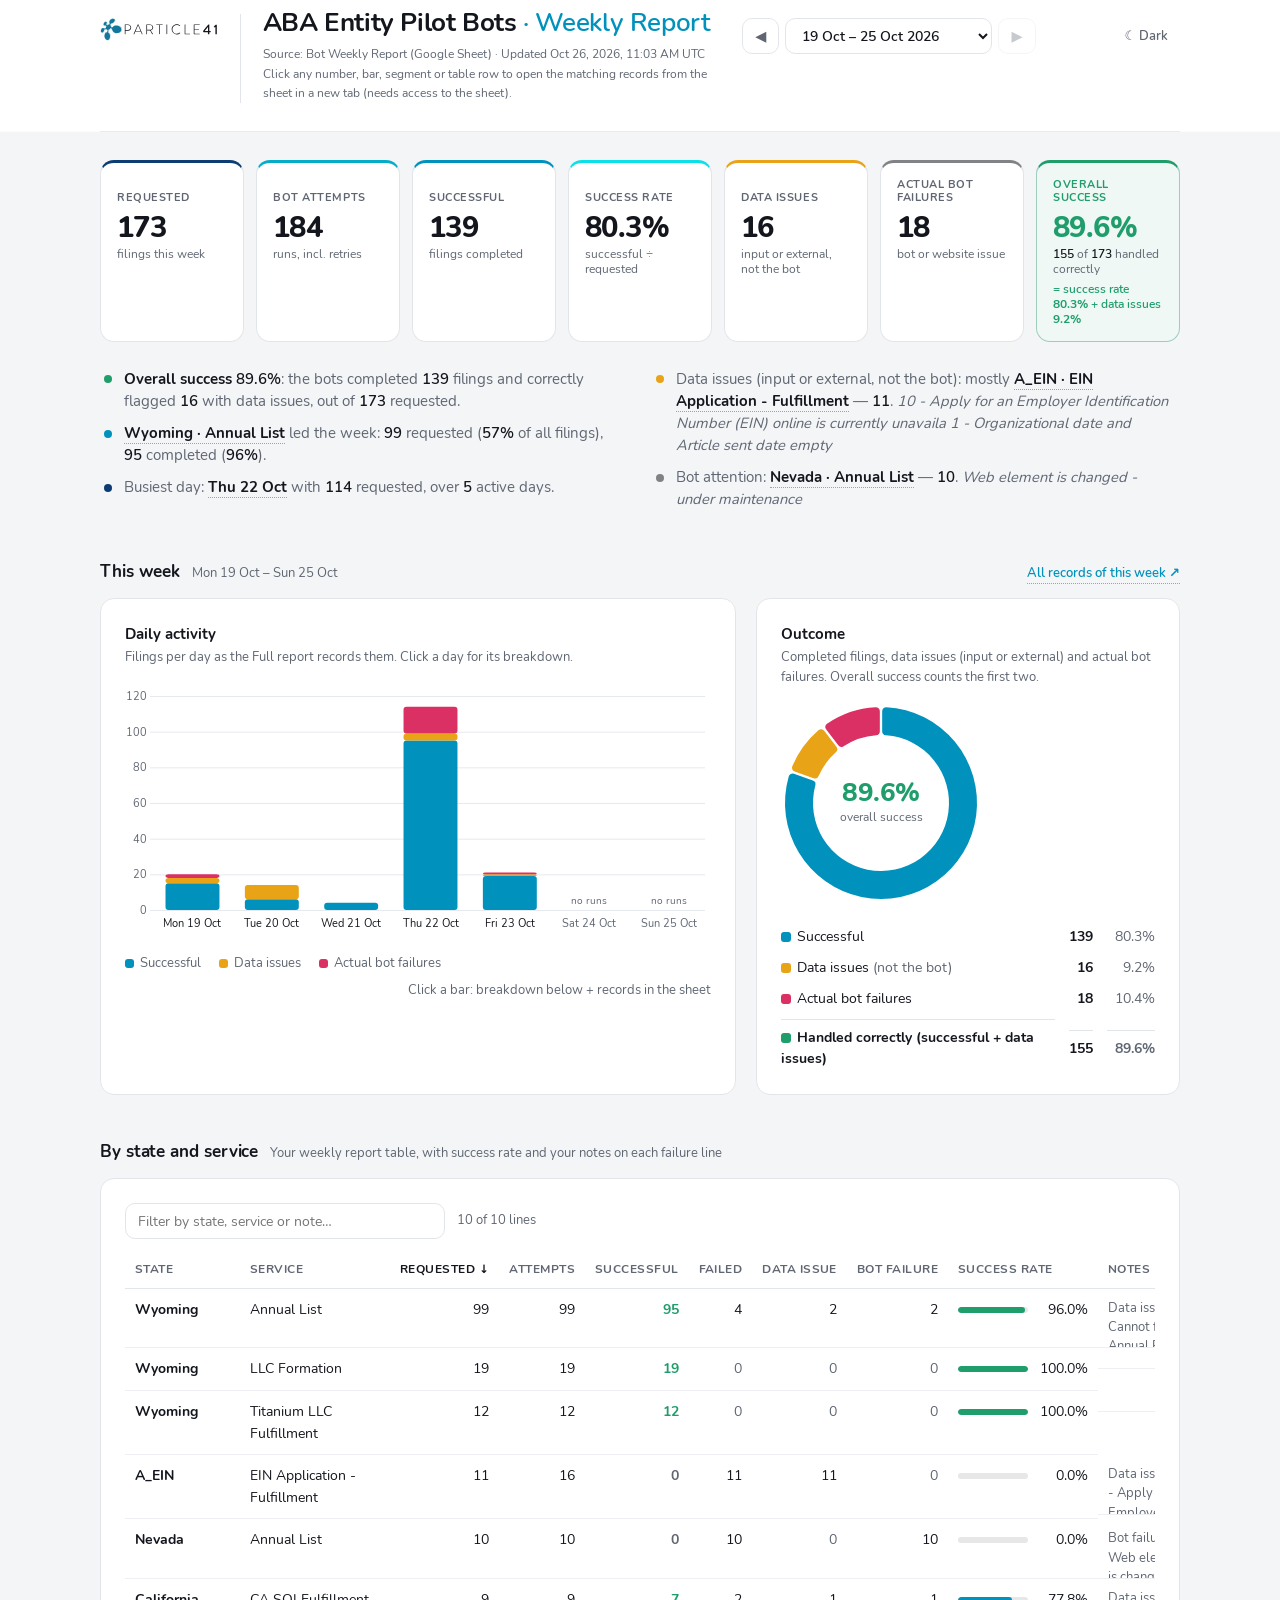
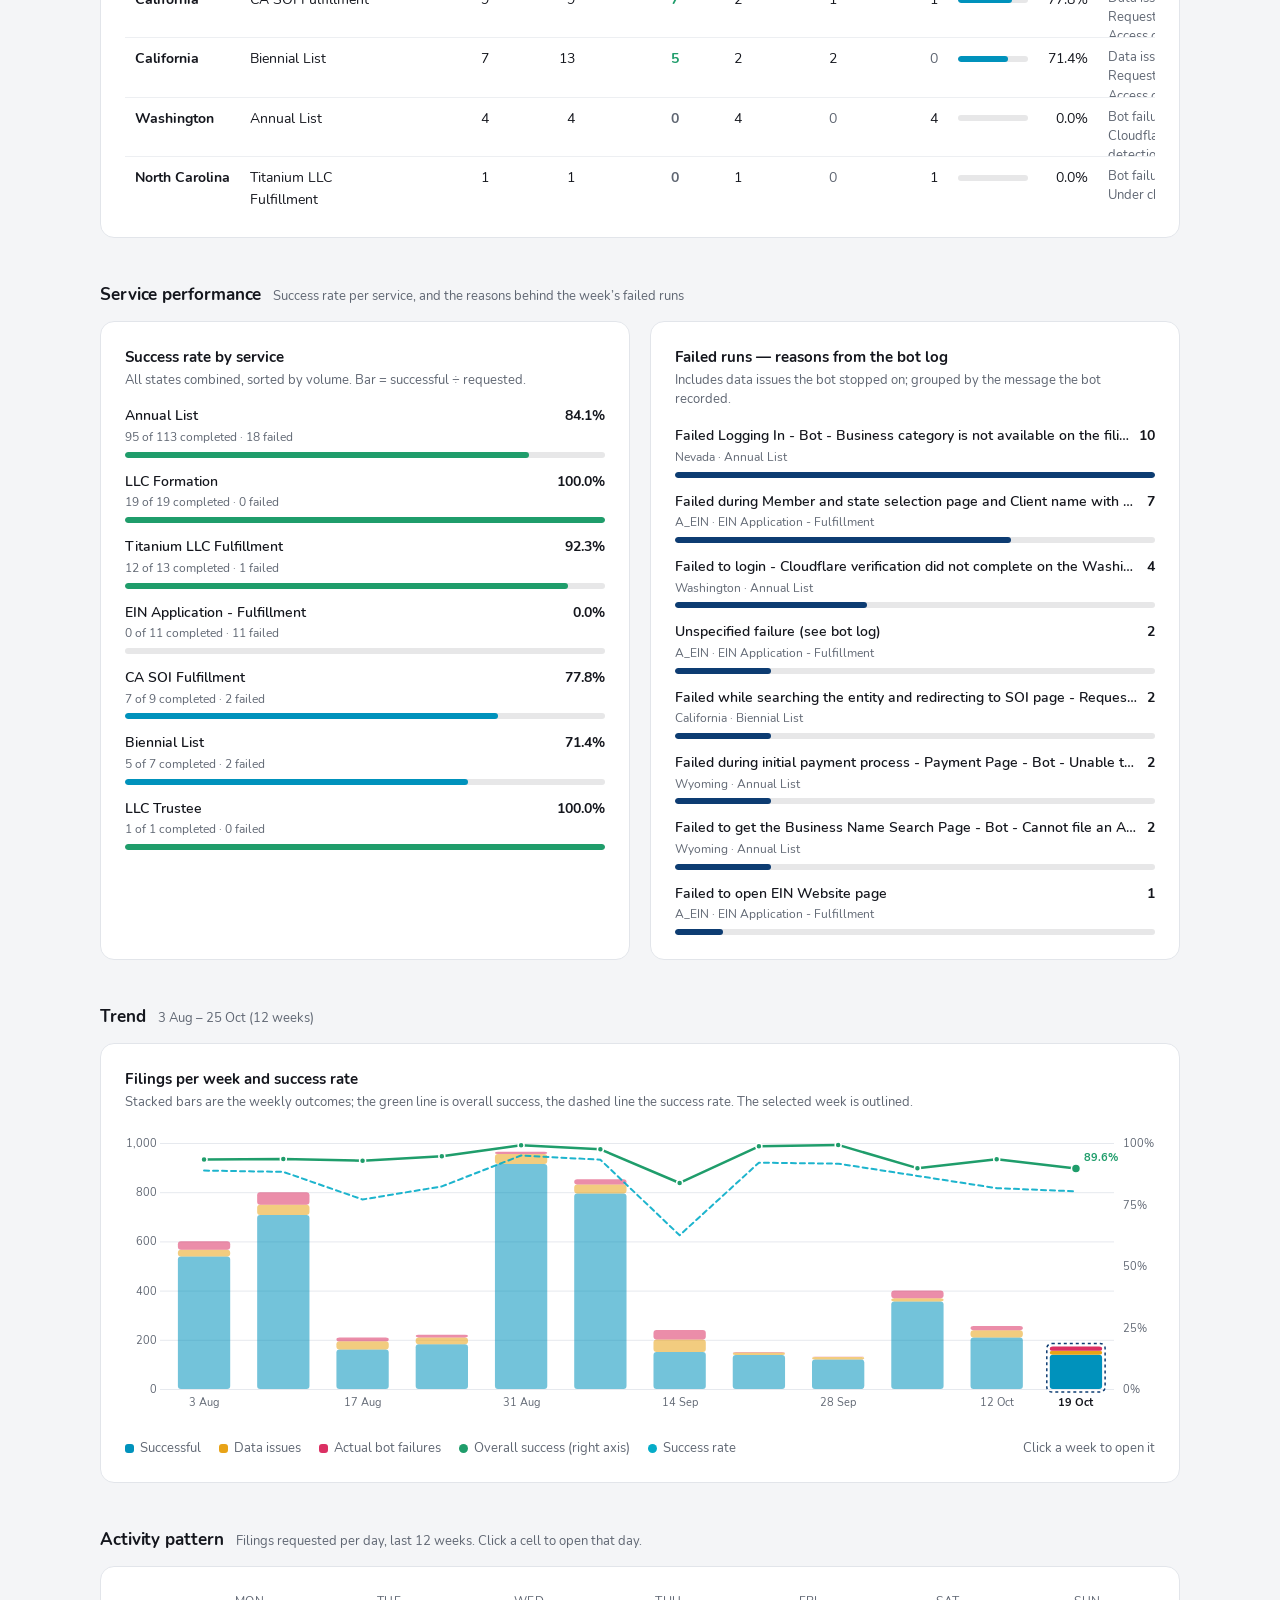
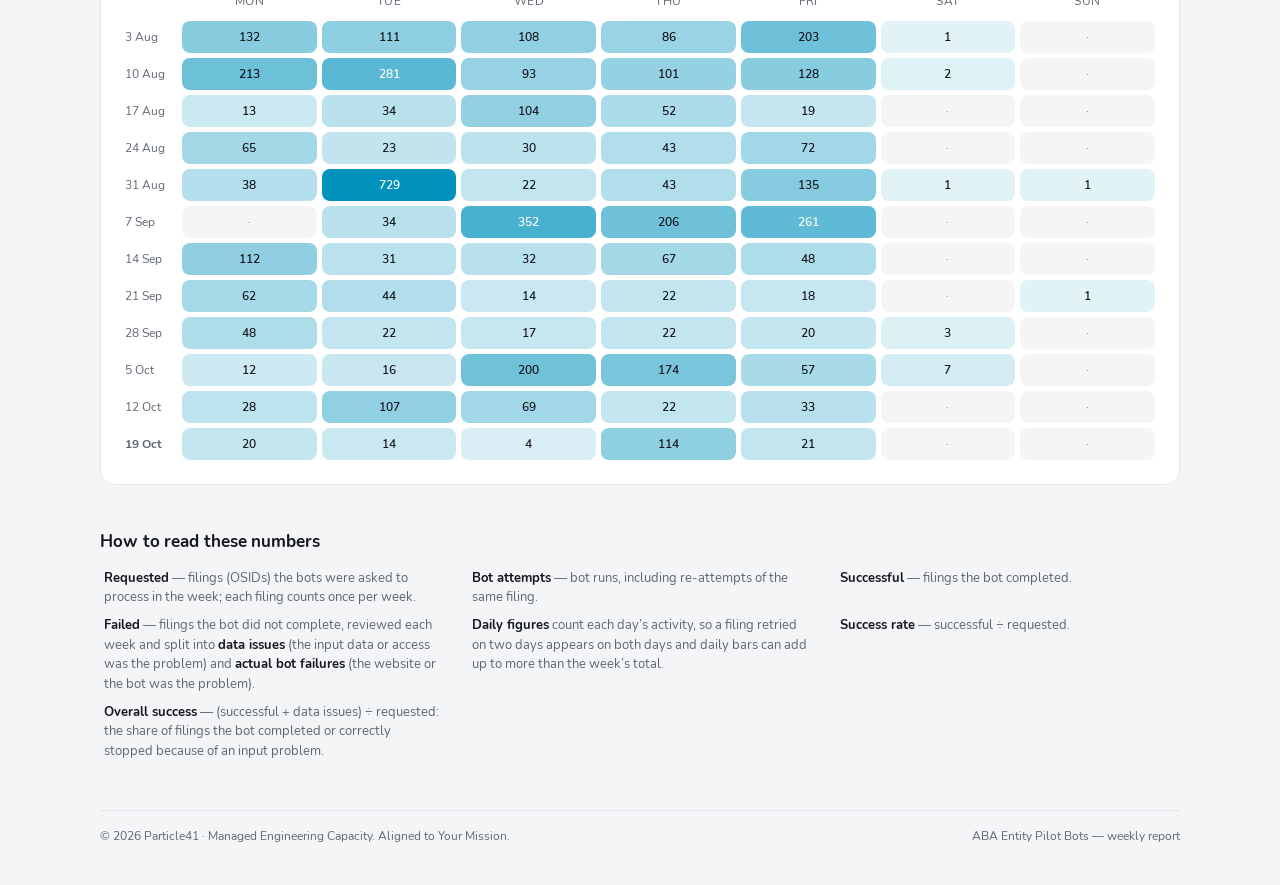
==== index.html @ 864cb240 "Overall success tile: show the formula" ====
<!doctype html>
<html lang="en" data-theme="light">
<head>
<meta charset="utf-8">
<meta name="viewport" content="width=device-width, initial-scale=1">
<title>ABA Entity Pilot Bots — Weekly Report</title>
<meta name="description" content="Weekly performance report for the ABA Entity Pilot Bots: filings requested, completed, failures and their reasons, by state and service.">
<meta name="robots" content="noindex, nofollow">
<link rel="icon" href="assets/favicon.svg" type="image/svg+xml">
<link rel="stylesheet" href="assets/fonts.css?v=33737d2f">
<link rel="stylesheet" href="assets/site.css?v=ea559eb0">
<script>(function(){try{var t=localStorage.getItem('aba-theme');if(t!=='light'&&t!=='dark')t=window.matchMedia&&window.matchMedia('(prefers-color-scheme: dark)').matches?'dark':'light';document.documentElement.setAttribute('data-theme',t);}catch(e){}})();</script>
</head>
<body>
<main class="page">
<div class="p41" id="top">
  <header class="hdr">
    <div class="hdr-left">
      <svg version="1.1" id="p41-logo" xmlns="http://www.w3.org/2000/svg" xmlns:xlink="http://www.w3.org/1999/xlink"
	 viewBox="0 0 1001.33 196" style="enable-background:new 0 0 1001.33 196;" xml:space="preserve" class="logo" role="img" aria-label="Particle41" width="118" height="23">
<style type="text/css">
	.p41-st0{clip-path:url(#p41-SVGID_2_);}
	.p41-st1{fill:currentColor;}
	.p41-st2{fill:#13779C;}
</style>
<g>
	<defs>
		<rect id="p41-SVGID_1_" width="1001.33" height="196"/>
	</defs>
	<clipPath id="p41-SVGID_2_">
		<use xlink:href="#p41-SVGID_1_"  style="overflow:visible;"/>
	</clipPath>
	<g class="p41-st0">
		<path class="p41-st1" d="M929.56,110.7c2.83,0,5.34-0.02,7.85,0c3.36,0.03,4.04,0.7,4.1,3.94c0.1,5.71-0.14,5.96-5.75,5.96
			c-1.91,0-3.83,0-6.18,0c0,3.04-0.01,5.88,0,8.73c0.01,2.1,0.02,4.2,0.05,6.3c0.02,1.95-0.99,2.91-2.89,2.94
			c-1.92,0.03-3.85,0-5.77,0.02c-2.2,0.02-3.15-1.06-3.13-3.25c0.05-3.94-0.09-7.88,0.05-11.81c0.08-2.09-0.64-2.69-2.68-2.67
			c-11.28,0.08-22.57,0.04-33.85,0.03c-4.3,0-4.56-0.5-4.83-4.85c-0.22-3.47,0.88-6.09,3.08-8.76
			c13.32-16.22,26.48-32.57,39.69-48.89c1.9-2.34,6.13-3.7,8.63-2.3c0.91,0.51,1.56,2.26,1.57,3.44c0.1,14.87,0.06,29.74,0.06,44.61
			C929.55,106.22,929.56,108.3,929.56,110.7z M918.33,77.07c-0.21-0.11-0.42-0.21-0.63-0.32c-9.02,11.03-18.03,22.06-27.09,33.13
			c0.54,0.35,0.68,0.51,0.81,0.52c8.39,0.04,16.77,0.11,25.16,0.01c0.58-0.01,1.61-1.23,1.64-1.93c0.18-3.57,0.1-7.16,0.1-10.75
			C918.33,90.84,918.33,83.95,918.33,77.07z"/>
		<path class="p41-st1" d="M431.49,105.56c2.96,5.27,5.77,10.29,8.59,15.31c2.7,4.8,5.43,9.58,8.12,14.38c1.48,2.64,1.04,3.23-2.02,3.43
			c-2.39,0.16-3.79-0.65-4.97-2.83c-4.87-9.09-10.01-18.03-14.89-27.12c-1.03-1.91-2.17-2.47-4.27-2.44
			c-7.6,0.14-15.21,0.06-23.28,0.06c0,1.21,0,2.3,0,3.39c0.01,8.66-0.02,17.31,0.07,25.97c0.02,2.19-0.93,2.93-2.99,2.96
			c-2.1,0.03-3.15-0.73-2.92-2.93c0.06-0.61,0.01-1.22,0.01-1.84c0.02-25.18,0.03-50.37,0.05-75.55c0-3.48,0.06-3.55,3.5-3.55
			c9.27-0.01,18.54-0.02,27.81,0c13.1,0.03,24.01,8.77,26.2,20.95c2.26,12.55-4.68,24.3-17.16,29.05
			C432.86,105,432.39,105.2,431.49,105.56z M398.95,101.04c9.14,0,17.99,0.38,26.79-0.11c7.66-0.43,13.59-4.45,17.07-11.42
			c6.8-13.63-2.86-28.58-18.73-28.98c-7.69-0.19-15.39-0.05-23.09-0.03c-0.66,0-1.32,0.18-2.04,0.28
			C398.95,74.22,398.95,87.48,398.95,101.04z"/>
		<path class="p41-st1" d="M357.62,138.63c-1.85,0.32-2.93-0.72-3.71-2.59c-2.57-6.12-5.33-12.17-7.91-18.29
			c-0.67-1.58-1.48-2.25-3.28-2.23c-13.64,0.08-27.29,0.09-40.93,0.02c-1.71-0.01-2.45,0.68-3.08,2.14
			c-2.6,6.11-5.28,12.19-7.97,18.27c-1.09,2.47-3.57,3.58-5.92,2.5c-0.44-0.2-0.73-1.61-0.5-2.23c1.01-2.7,2.24-5.31,3.41-7.95
			c10.67-24.05,21.34-48.1,32.02-72.15c0.14-0.32,0.2-0.72,0.43-0.95c0.75-0.74,1.54-1.97,2.34-1.98c0.77-0.01,1.88,1.11,2.28,1.98
			c3.5,7.72,6.88,15.5,10.3,23.26c8.02,18.24,16.04,36.49,24.06,54.73c0.32,0.72,0.64,1.44,0.94,2.17
			C361.3,138.25,361.03,138.65,357.62,138.63z M342.68,110.31c-6.72-15.9-13.28-31.43-20.15-47.7
			c-7.01,16.36-13.67,31.89-20.44,47.7C315.68,110.31,328.91,110.31,342.68,110.31z"/>
		<path class="p41-st1" d="M803.07,60.16c0,10.98,0,21.61,0,32.58c1.17,0,2.18,0,3.2,0c10.93,0,21.87,0.01,32.8,0
			c1.43,0,2.85-0.1,3.25,1.81c0.51,2.43-0.39,3.64-2.95,3.65c-9.71,0.03-19.42,0.02-29.13,0.02c-2.34,0-4.68,0-7.32,0
			c0,1.83,0,3.29,0,4.76c0,9.1,0.07,18.19-0.05,27.29c-0.03,2.27,0.56,3,2.92,2.98c13.03-0.11,26.06-0.04,39.1-0.05
			c1.68,0,3.19,0.07,3.31,2.34c0.11,2.06-0.59,3.09-2.81,3.08c-15.22-0.04-30.44-0.05-45.66,0.02c-2.71,0.01-2.87-1.55-2.87-3.58
			c0.03-15.66,0.02-31.31,0.02-46.97c0-10.06,0.05-20.12-0.02-30.18c-0.02-2.37,0.84-3.22,3.24-3.2
			c14.96,0.08,29.91,0.06,44.87,0.03c1.89,0,3.24,0.25,3.24,2.64c0,2.27-1.11,2.8-3.11,2.79c-9.97-0.05-19.94-0.02-29.91-0.02
			C811.26,60.16,807.33,60.16,803.07,60.16z"/>
		<path class="p41-st1" d="M215.06,109.12c0,6.64,0,13.01,0,19.38c0,2.45-0.07,4.9,0.02,7.35c0.08,2.31-1.2,2.76-3.15,2.78
			c-2.01,0.02-2.81-0.81-2.8-2.83c0.04-12.42,0.01-24.84,0.01-37.27c0-13.38,0-26.77,0.01-40.15c0-3.54,0.12-3.65,3.74-3.65
			c7.79-0.01,15.57-0.01,23.36,0c14.98,0.02,26.9,11.4,27.38,26.14c0.48,14.66-10.75,27.08-25.62,27.93
			c-6.8,0.39-13.64,0.11-20.46,0.15C216.85,108.96,216.16,109.05,215.06,109.12z M215.21,102.87c1.06,0.06,2,0.16,2.94,0.16
			c5.86,0.01,11.72,0.02,17.58,0c12.25-0.04,21.87-9.44,21.92-21.4c0.05-11.7-9.35-20.82-21.68-20.96
			c-6.21-0.07-12.42-0.02-18.63-0.01c-0.67,0-1.34,0.13-2.13,0.21C215.21,74.9,215.21,88.76,215.21,102.87z"/>
		<path class="p41-st1" d="M981.38,75.81c-3.14,1.48-5.72,2.74-8.34,3.92c-2.6,1.17-3.36,0.82-4.31-1.8c-1.6-4.46-1.61-4.47,1.85-7.62
			c4.33-3.94,8.66-7.87,13.01-11.8c1.47-1.32,6.72-2.09,8.38-1.11c0.59,0.35,1.07,1.13,1.3,1.81c0.24,0.72,0.13,1.55,0.13,2.34
			c0.01,24.21,0.01,48.42,0.01,72.63c0,3.98-0.44,4.41-4.33,4.43c-8.47,0.04-7.7,0.52-7.7-7.56c0-17.22,0-34.44,0-51.65
			C981.38,78.37,981.38,77.34,981.38,75.81z"/>
		<path class="p41-st1" d="M654.92,53.56c7.99-0.08,17.09,3.19,24.94,9.89c2.45,2.09,2.25,4.29-0.69,5.6c-0.7,0.31-2.14-0.28-2.87-0.89
			c-6.41-5.32-13.72-8.33-22.02-8.88c-20.47-1.37-38.49,15.07-39.19,35.71c-0.85,24.97,21.33,43.63,45.25,38.09
			c6.03-1.4,11.18-4.48,15.9-8.32c1.78-1.45,2.93-1.22,4.42,0.35c1.47,1.54,1.24,2.6-0.22,3.92c-7.74,6.99-16.86,10.4-27.2,10.82
			c-21.67,0.87-40.99-15.2-44.04-36.67C605.39,76.5,625.6,53.4,654.92,53.56z"/>
		<path class="p41-st1" d="M501.79,60.12c-7.4,0-14.3-0.06-21.19,0.04c-2.24,0.03-3.2-0.69-3.11-3.01c0.08-2.11,1.3-2.35,2.97-2.35
			c6.64,0,13.29-0.05,19.93-0.06c9.53-0.01,19.06,0.03,28.59-0.03c2.04-0.01,3.33,0.31,3.29,2.83c-0.04,2.39-1.29,2.67-3.2,2.66
			c-6.99-0.05-13.97-0.02-21.42-0.02c0,1.26,0,2.35,0,3.44c0.01,23.87,0,47.73,0.05,71.6c0,2.17-0.36,3.47-2.95,3.49
			c-2.85,0.02-3-1.65-2.99-3.77c0.03-23.69,0.03-47.38,0.04-71.07C501.79,62.74,501.79,61.63,501.79,60.12z"/>
		<path class="p41-st1" d="M725.4,133.18c1.58,0,2.71,0,3.83,0c11.01,0,22.03,0.04,33.04-0.01c2.07-0.01,2.72,0.84,2.71,2.84
			c-0.01,1.94-0.77,2.64-2.65,2.63c-13.37-0.03-26.75-0.03-40.12,0.01c-2.05,0.01-2.72-0.89-2.72-2.88
			c0.04-26.05,0.05-52.1,0.01-78.15c0-2.17,0.83-2.89,2.95-2.92c2.37-0.04,2.97,0.99,2.97,3.17c-0.05,23.95-0.02,47.9-0.02,71.85
			C725.4,130.75,725.4,131.77,725.4,133.18z"/>
		<path class="p41-st1" d="M564.59,96.7c0-12.84-0.01-25.69,0-38.53c0-3.18,0.55-3.6,3.69-3.45c1.66,0.08,2.36,0.82,2.34,2.44
			c-0.02,2.8,0,5.59,0.01,8.39c0.01,23.24-0.01,46.47,0.07,69.71c0.01,2.42-0.76,3.56-3.26,3.57c-2.59,0.01-2.93-1.48-2.92-3.59
			c0.05-12.84,0.02-25.69,0.02-38.53C564.56,96.7,564.57,96.7,564.59,96.7z"/>
	</g>
	<g class="p41-st0">
		<path class="p41-st2" d="M95.91,76.69c2.76,0.07,5.52,0.18,8.28,0.18c0.4,0,0.89-0.45,1.2-0.81c7.85-8.91,17.88-13.37,29.55-14.41
			c13.63-1.22,25.94,2.19,36.58,10.94c6.67,5.48,11.15,12.46,12.54,21.04c1.64,10.08-1.47,18.88-8.42,26.24
			c-6.96,7.35-15.72,11.3-25.67,12.63c-14.39,1.92-27.5-1.24-38.88-10.46c-6.69-5.43-11.15-12.36-12.63-20.97
			c-0.37-2.16-0.42-4.39-0.4-6.59c0.01-1.04-0.3-1.51-1.21-1.79c-1.63-0.49-3.26-0.98-4.88-1.51c-0.99-0.33-1.63-0.05-2.23,0.82
			c-3.75,5.38-8.63,9.37-14.83,11.62c-1.21,0.44-1.43,1.29-1.5,2.33c-0.29,4.29-0.28,8.62-0.94,12.84
			c-0.54,3.53,0.56,5.62,3.28,7.92c6.95,5.87,10.44,13.88,11.89,22.69c1.46,8.9,0.71,17.65-3.33,25.89
			c-3.36,6.86-8.28,12.17-15.77,14.4c-8.56,2.55-16.11,0.16-22.63-5.65c-6.43-5.73-9.92-13.14-11.6-21.45
			c-1.92-9.5-1.1-18.75,3.19-27.51c3.78-7.73,9.64-13.03,18.27-14.93c0.56-0.12,1.26-0.84,1.4-1.4c1.04-4.22,1.93-8.48,2.94-12.71
			c0.24-1.02-0.01-1.49-1-1.82c-3.26-1.07-5.92-3.05-8.26-5.53c-0.38-0.4-1.37-0.64-1.9-0.44c-3.49,1.3-6.91,2.8-10.4,4.09
			c-1.23,0.46-1.38,1.4-1.54,2.36c-0.83,5.08-2.77,9.7-5.72,13.89c-2.51,3.56-5.56,6.55-9.68,8.26c-7.24,3-14.37-0.08-17.1-7.41
			c-2.17-5.82-1.82-11.67-0.04-17.47c2.13-6.96,5.76-12.91,12.09-16.88c5.82-3.65,12.32-3.35,16.89,1.67
			c0.41,0.45,1.34,0.74,1.95,0.64c3.05-0.51,6.07-1.13,9.08-1.83c0.52-0.12,1.21-0.76,1.3-1.25c0.43-2.54,0.48-5.16,1.08-7.65
			c0.59-2.49,1.67-4.87,2.63-7.57c-1.45-1.1-3-2.39-4.68-3.48c-0.43-0.28-1.3-0.05-1.9,0.16c-2.83,0.96-5.64,1.78-8.69,1.12
			c-4.72-1.01-7.88-4.41-8.52-9.2c-0.86-6.42,1.48-11.93,5.02-17.01c3.39-4.87,7.72-8.73,13.41-10.74
			c4.14-1.46,8.29-1.71,12.12,1.05c2.51,1.81,3.79,4.35,4.19,7.35c0.64,4.83-0.48,9.35-2.9,13.46c-1.08,1.84-0.99,3.05,0.48,4.4
			c0.55,0.5,0.99,1.12,1.54,1.76c0.58-0.31,1.1-0.52,1.55-0.84c3.89-2.71,8.26-4.06,12.92-4.46c1.27-0.11,1.79-0.61,2.06-1.73
			c0.37-1.53,0.87-3.03,1.18-4.58c0.12-0.62,0.09-1.47-0.25-1.95c-3.91-5.62-3.64-11.53-1.08-17.45
			c3.99-9.22,11.17-15.3,20.03-19.57c4.48-2.16,9.25-3.26,14.21-3.68c7.94-0.67,15.76,3.82,18.07,10.5
			c1.66,4.83,0.93,9.54-1.2,13.98c-5.16,10.78-13.92,17.43-25.09,21.09c-1.9,0.62-3.93,0.88-5.91,1.24
			c-1.18,0.21-2.08,0.61-2.66,1.8c-0.83,1.7-1.9,3.28-2.74,4.98c-0.25,0.5-0.31,1.45,0,1.81c3.99,4.74,5.39,10.24,5.11,16.3
			C95.72,75.73,95.82,76.04,95.91,76.69z M94.62,77.7c-0.08-0.38-0.16-0.57-0.14-0.75c0.69-6.65-0.72-12.65-5.32-17.74
			c-0.28-0.31-0.23-1.21,0.01-1.66c1.21-2.29,2.47-4.56,3.84-6.75c0.35-0.56,1.15-1.1,1.79-1.17c6.82-0.74,12.97-3.23,18.51-7.17
			c6.48-4.61,11.7-10.28,13.89-18.16c1.55-5.59,0.85-10.81-3.59-15.01c-3.42-3.23-7.73-4.17-12.22-4.33
			c-5.22-0.19-10.15,1.24-14.8,3.45c-8.78,4.15-15.82,10.19-19.73,19.31c-1.96,4.57-2.76,9.49-0.05,13.87
			c1.8,2.91,1.81,5.38,0.74,8.26c-0.24,0.64-0.4,1.33-0.5,2.02c-0.22,1.5-1,2.04-2.56,2.05c-4.2,0.02-8.06,1.34-11.64,3.51
			c-1.17,0.71-2.32,1.45-3.53,2.21c-1.54-1.89-2.97-3.65-4.41-5.42c0.54-0.94,1.04-1.74,1.48-2.58c1.92-3.61,3.22-7.4,3.11-11.56
			c-0.18-6.78-5.53-11.05-12.13-9.76C40.39,31.68,35.5,36,31.55,41.54c-3.06,4.3-5.05,9.04-4.92,14.45
			c0.15,6.07,4.27,10.14,10.29,9.86c2.09-0.1,4.13-0.99,6.21-1.43c0.67-0.14,1.59-0.31,2.07,0.02c2.02,1.38,3.93,2.93,5.96,4.49
			c-0.46,0.91-0.87,1.68-1.24,2.47c-1.85,4-3.03,8.16-2.89,12.61c0.05,1.62-0.42,2.49-2.27,2.74c-3.3,0.46-6.54,1.33-9.83,1.91
			c-0.61,0.11-1.59-0.16-1.94-0.62c-3.8-4.9-10.24-5.48-15.87-1.98c-4.75,2.95-7.94,7.22-10.1,12.24
			c-2.93,6.8-4.11,13.79-1.32,20.97c2.19,5.64,7.19,8.48,12.96,7.29c3.44-0.71,6.27-2.61,8.7-5.11c4.77-4.92,7.54-10.84,8.59-17.57
			c0.21-1.32,0.74-2.11,2.04-2.6c3.72-1.4,7.4-2.91,11.07-4.43c0.93-0.39,1.57-0.42,2.26,0.48c2.3,3,5.34,5.02,8.96,6.05
			c1.28,0.37,1.36,1.01,1.1,2.1c-0.95,3.99-2.04,7.95-2.69,11.99c-0.42,2.6-1.45,3.67-4.11,4.31c-8.42,2.02-13.62,7.9-16.9,15.57
			c-3.4,7.95-4.01,16.25-2.32,24.7c1.83,9.2,5.82,17.22,13.54,22.95c4.28,3.18,9.14,4.99,14.52,4.53
			c8.18-0.7,14.15-5.09,18.29-11.97c4.65-7.73,6.2-16.18,5.14-25.12c-1.32-11.13-5.55-20.66-14.92-27.43
			c-0.45-0.32-0.84-1.1-0.8-1.64c0.38-6.24,0.86-12.48,1.25-18.72c0.06-0.98,0.38-1.48,1.29-1.79c6.64-2.28,11.8-6.48,15.65-12.31
			c0.62-0.94,1.26-1.03,2.21-0.71c1.98,0.65,3.95,1.33,5.97,1.84c1.36,0.34,1.74,1.01,1.68,2.39c-0.49,10.14,3.48,18.48,10.7,25.34
			c7.76,7.36,17.16,11.17,27.74,12.2c12.75,1.25,24.4-1.61,34.35-9.89c7.19-5.99,11.27-13.71,11.28-23.25
			c0.01-9.04-3.69-16.61-10.07-22.76c-11.05-10.65-24.49-14.42-39.54-12.76c-11.11,1.23-20.56,5.8-27.89,14.43
			c-0.35,0.41-1.06,0.76-1.59,0.74C101.02,78.06,97.87,77.86,94.62,77.7z"/>
		<path class="p41-st2" d="M63.23,101.42c-5.54-0.64-9.72-3.42-12.55-8.15c-0.35,0.03-0.62-0.01-0.83,0.08
			c-5.22,2.07-10.45,4.13-15.63,6.29c-0.52,0.22-1.02,1.08-1.1,1.7c-0.9,6.83-3.34,12.96-8.22,17.92c-1.36,1.38-2.96,2.62-4.66,3.53
			c-5.67,3.05-11.28,0.87-13.46-5.19c-2.33-6.49-1.29-12.83,1.34-18.98c1.99-4.68,4.88-8.69,9.27-11.47
			c4.24-2.69,10.13-3.1,13.56,2.48c0.27,0.45,1.27,0.77,1.84,0.67c4.78-0.86,9.53-1.86,14.29-2.77c1.05-0.2,1.53-0.67,1.4-1.79
			c-0.7-5.95,0.93-11.37,3.86-16.47c0.25-0.43,0.45-0.89,0.76-1.51c-2.94-2.25-5.81-4.51-8.78-6.64c-0.38-0.27-1.25,0.03-1.86,0.19
			c-2.17,0.57-4.3,1.45-6.51,1.75c-4.93,0.67-7.69-3.29-7.93-7.4c-0.23-3.86,0.87-7.38,2.68-10.7c3.09-5.65,7.3-10.2,13.45-12.51
			c1.82-0.69,3.98-1.1,5.88-0.85c3.81,0.48,6.05,3.48,6.24,7.43c0.24,4.75-1.36,8.95-3.93,12.81c-0.87,1.31-0.95,2.2,0.16,3.41
			c1.91,2.09,3.63,4.36,5.56,6.71c0.59-0.41,1.1-0.73,1.57-1.1c4.75-3.62,9.94-6,16.09-5.59c1.14,0.08,1.74-0.27,2.02-1.42
			c0.74-3.06,1.6-6.1,2.34-9.16c0.13-0.52,0.06-1.33-0.27-1.69c-4.1-4.55-3.89-9.65-1.9-14.91c2.08-5.47,5.81-9.75,10.33-13.34
			c5.59-4.46,11.91-7.37,19.05-8.26c4.57-0.56,9.01,0.02,12.83,2.8c4.39,3.19,5.73,8.6,3.81,14.53c-2.3,7.12-7.09,12.31-13.1,16.46
			c-5.6,3.87-11.73,6.38-18.62,6.83c-0.55,0.04-1.25,0.58-1.55,1.09c-1.78,2.98-3.44,6.04-5.2,9.04c-0.51,0.87-0.39,1.41,0.34,2.12
			c4.8,4.6,6.22,10.35,5.49,16.78c-0.1,0.86-0.17,1.73-0.26,2.6c0.36,0.15,0.59,0.31,0.82,0.32c4.23,0.19,8.46,0.39,12.69,0.5
			c0.51,0.01,1.19-0.41,1.53-0.84c6.87-8.66,16.02-13.08,26.82-14.37c12.09-1.44,23.28,1.05,33.2,8.23
			c7.11,5.14,12.09,11.85,13.57,20.7c1.53,9.13-1.17,17.04-7.43,23.74c-6.2,6.64-14.06,10.29-22.9,11.58
			c-13.54,1.96-26.04-0.79-36.84-9.54c-6.58-5.33-10.77-12.19-11.86-20.69c-0.27-2.1-0.06-4.29,0.16-6.42
			c0.13-1.25-0.13-1.85-1.36-2.2c-3.33-0.96-6.64-2.01-9.95-3.06c-1.02-0.32-1.59-0.04-2.15,0.88c-3.9,6.39-9.24,11-16.55,13.05
			c-1.28,0.36-1.45,1.25-1.53,2.28c-0.29,4.03-0.56,8.07-0.84,12.1c-0.19,2.84-0.42,5.67-0.53,8.51c-0.02,0.59,0.22,1.47,0.65,1.75
			c8.33,5.33,12.53,13.31,14.51,22.66c2.1,9.95,1.03,19.54-4.38,28.29c-4.22,6.83-10.22,10.99-18.63,10.57
			c-5.38-0.26-9.8-2.78-13.55-6.46c-5.61-5.51-8.66-12.38-9.95-20.02c-1.43-8.47-0.76-16.77,3.16-24.55
			c3.75-7.44,9.36-12.48,18.05-13.3c0.46-0.04,1.14-0.64,1.25-1.09c1.49-6.32,2.89-12.66,4.31-19
			C63.33,102.15,63.27,101.96,63.23,101.42z"/>
	</g>
</g>
</svg>
      <div class="divider"></div>
      <div>
        <h1>ABA Entity Pilot Bots <span class="accent">· Weekly Report</span></h1>
        <p class="meta" id="meta-line">Source: Bot Weekly Report (Google Sheet) · Updated <span data-source="meta" data-field="generated_at" data-row="0">—</span></p>
        <p class="meta hint">Click any number, bar, segment or table row to open the matching records from the sheet in a new tab (needs access to the sheet).</p>
      </div>
    </div>
    <div class="wk" id="week-nav">
      <button type="button" class="prev" aria-label="Previous week">◀</button>
      <select class="wsel" aria-label="Week"></select>
      <button type="button" class="next" aria-label="Next week">▶</button>
      <button type="button" class="btn latest" title="Jump to the latest week">Latest</button>
      <button type="button" class="btn theme" id="theme-toggle" aria-label="Switch theme">☾ Dark</button>
    </div>
  </header>

  <section class="kpis" id="kpis" data-fetchpriority="high">
    <div class="kpi reveal" style="--kc: var(--p-navy)"><div class="lbl">Requested</div><div class="val" data-source="week_kpis" data-field="requested" data-metric="requested">—</div><div class="cap">filings this week</div></div>
    <div class="kpi reveal" style="--kc: var(--p-cerulean)"><div class="lbl">Bot attempts</div><div class="val" data-source="week_kpis" data-field="attempted" data-metric="attempted">—</div><div class="cap">runs, incl. retries</div></div>
    <div class="kpi reveal" style="--kc: var(--p-blue)"><div class="lbl">Successful</div><div class="val" data-source="week_kpis" data-field="successful" data-metric="successful">—</div><div class="cap">filings completed</div></div>
    <div class="kpi reveal" style="--kc: var(--p-mint)"><div class="lbl">Success rate</div><div class="val" data-source="week_kpis" data-field="success_rate" data-metric="success_rate">—</div><div class="cap">successful ÷ requested</div></div>
    <div class="kpi reveal" style="--kc: var(--p-amber)"><div class="lbl">Data issues</div><div class="val" data-source="week_kpis" data-field="data_issue" data-metric="data_issue">—</div><div class="cap">input or external, not the bot</div></div>
    <div class="kpi reveal" style="--kc: var(--p-gray)"><div class="lbl">Actual bot failures</div><div class="val" data-source="week_kpis" data-field="actual_failure" data-metric="actual_failure">—</div><div class="cap">bot or website issue</div></div>
    <div class="kpi reveal good" style="--kc: var(--p-green)"><div class="lbl">Overall success</div><div class="val" data-source="week_kpis" data-field="overall_success" data-metric="overall_success">—</div><div class="cap" id="kpi-overall-sub"></div></div>
  </section>

  <section class="hl" id="highlights" aria-label="Highlights"></section>

  <section class="sec" id="this-week">
    <div class="sec-title"><h2>This week</h2><span id="week-range-label"></span><a id="week-records-link" class="rlink" target="_blank" rel="noopener" hidden title="Open all records of this week from the sheet">All records of this week ↗</a></div>
    <div class="grid wide-left">
      <div class="card reveal" id="daily-card">
        <h3>Daily activity</h3>
        <p class="note">Filings per day as the Full report records them. Click a day for its breakdown.</p>
        <div class="chart dash-skeleton" id="daily-chart" data-source="daily"></div>
        <div class="legend" id="daily-legend"></div>
      </div>
      <div class="card reveal" id="outcome-card">
        <h3>Outcome</h3>
        <p class="note">Completed filings, data issues (input or external) and actual bot failures. Overall success counts the first two.</p>
        <div class="donut-wrap">
          <div class="chart dash-skeleton" id="donut-chart" data-source="weeks"></div>
          <div class="donut-legend" id="donut-legend"></div>
        </div>
      </div>
    </div>
    <div class="card reveal" id="dd-card" hidden style="margin-top: 20px">
      <div class="dd-head"><h3 id="dd-title">Day</h3><span class="note" id="dd-sub" style="margin:0"></span><button type="button" class="btn x" id="dd-close">Close ×</button></div>
      <div class="tbl-box" style="margin-top: 14px" data-fetchpriority="low">
        <table id="dd-table" data-source="daily_breakdown" data-row-key="key">
          <thead><tr>
            <th data-field="state">State</th><th data-field="service">Service</th>
            <th class="n" data-field="requested">Requested</th><th class="n narrow-hide" data-field="attempted">Attempts</th>
            <th class="n" data-field="successful">Successful</th><th class="n" data-field="failed">Failed</th>
            <th class="n" data-field="data_issue">Data issue</th><th class="n" data-field="actual_failure">Bot failure</th>
            <th data-field="notes">Notes</th>
          </tr></thead>
          <tbody></tbody>
        </table>
      </div>
    </div>
  </section>

  <section class="sec" id="breakdown">
    <div class="sec-title"><h2>By state and service</h2><span>Your weekly report table, with success rate and your notes on each failure line</span></div>
    <div class="card reveal">
      <div class="tbl-tools">
        <input type="search" id="bd-search" placeholder="Filter by state, service or note…" aria-label="Filter rows">
        <span class="cnt" id="bd-count"></span>
      </div>
      <div class="tbl-box" data-fetchpriority="low">
        <table id="bd-table" data-source="weekly_breakdown" data-row-key="key">
          <thead><tr>
            <th data-field="state"><button type="button" data-sort="state">State</button></th>
            <th data-field="service"><button type="button" data-sort="service">Service</button></th>
            <th class="n" data-field="requested"><button type="button" data-sort="requested">Requested</button></th>
            <th class="n narrow-hide" data-field="attempted"><button type="button" data-sort="attempted">Attempts</button></th>
            <th class="n" data-field="successful"><button type="button" data-sort="successful">Successful</button></th>
            <th class="n" data-field="failed"><button type="button" data-sort="failed">Failed</button></th>
            <th class="n" data-field="data_issue"><button type="button" data-sort="data_issue">Data issue</button></th>
            <th class="n" data-field="actual_failure"><button type="button" data-sort="actual_failure">Bot failure</button></th>
            <th class="rate" data-source="breakdown_rates" data-field="success_rate"><button type="button" data-sort="success_rate">Success rate</button></th>
            <th data-field="notes">Notes</th>
          </tr></thead>
          <tbody></tbody>
        </table>
      </div>
    </div>
  </section>

  <section class="sec" id="failures">
    <div class="sec-title"><h2>Service performance</h2><span>Success rate per service, and the reasons behind the week’s failed runs</span></div>
    <div class="grid two">
      <div class="card reveal" id="svc-card">
        <h3>Success rate by service</h3>
        <p class="note">All states combined, sorted by volume. Bar = successful ÷ requested.</p>
        <div class="hbars" id="svc-bars" data-source="service_rates"></div>
      </div>
      <div class="card reveal" id="reason-card">
        <h3>Failed runs — reasons from the bot log</h3>
        <p class="note">Includes data issues the bot stopped on; grouped by the message the bot recorded.</p>
        <div class="hbars" id="reason-bars" data-source="reasons_by_week"></div>
      </div>
    </div>
  </section>

  <section class="sec" id="trend">
    <div class="sec-title"><h2>Trend</h2><span id="trend-sub">Last 12 weeks</span></div>
    <div class="card reveal">
      <h3>Filings per week and success rate</h3>
      <p class="note">Stacked bars are the weekly outcomes; the green line is overall success, the dashed line the success rate. The selected week is outlined.</p>
      <div class="chart dash-skeleton" id="trend-chart" data-source="week_kpis"></div>
      <div class="legend" id="trend-legend"></div>
    </div>
  </section>

  <section class="sec" id="pattern">
    <div class="sec-title"><h2>Activity pattern</h2><span>Filings requested per day, last 12 weeks. Click a cell to open that day.</span></div>
    <div class="card reveal">
      <div class="heat" id="heat" data-source="daily"></div>
    </div>
  </section>

  <section class="sec" id="notes-sec" hidden>
    <div class="sec-title"><h2>Notes</h2></div>
    <div class="card reveal">
      <p class="notes-text" id="notes-text" data-source="notes" data-field="note">—</p>
    </div>
  </section>

  <section class="sec" id="definitions">
    <div class="sec-title"><h2>How to read these numbers</h2></div>
    <div class="defs">
      <div><b>Requested</b> — filings (OSIDs) the bots were asked to process in the week; each filing counts once per week.</div>
      <div><b>Bot attempts</b> — bot runs, including re-attempts of the same filing.</div>
      <div><b>Successful</b> — filings the bot completed.</div>
      <div><b>Failed</b> — filings the bot did not complete, reviewed each week and split into <b>data issues</b> (the input data or access was the problem) and <b>actual bot failures</b> (the website or the bot was the problem).</div>
      <div><b>Daily figures</b> count each day’s activity, so a filing retried on two days appears on both days and daily bars can add up to more than the week’s total.</div>
      <div><b>Success rate</b> — successful ÷ requested.</div>
      <div><b>Overall success</b> — (successful + data issues) ÷ requested: the share of filings the bot completed or correctly stopped because of an input problem.</div>
    </div>
  </section>

  <footer class="foot"><span>© <span id="yr"></span> Particle41 · Managed Engineering Capacity. Aligned to Your Mission.</span><span>ABA Entity Pilot Bots — weekly report</span></footer>
</div>

</main>
<script src="assets/d3.min.js?v=f2094bbf"></script>
<script src="assets/site.js?v=da735b81"></script>
<script src="assets/app.js?v=33735c0e"></script>
</body>
</html>
---- assets/fonts.css ----
@font-face { font-family: 'Nunito'; font-style: normal; font-weight: 400; font-display: swap; src: url('fonts/nunito-400.woff2') format('woff2'); }
@font-face { font-family: 'Nunito'; font-style: normal; font-weight: 600; font-display: swap; src: url('fonts/nunito-600.woff2') format('woff2'); }
@font-face { font-family: 'Nunito'; font-style: normal; font-weight: 700; font-display: swap; src: url('fonts/nunito-700.woff2') format('woff2'); }
@font-face { font-family: 'Nunito'; font-style: normal; font-weight: 800; font-display: swap; src: url('fonts/nunito-800.woff2') format('woff2'); }
---- assets/site.css ----
/* ---------- ABA Entity Pilot Bots — weekly report (standalone site) ---------- */
:root {
  --color-bg: #F4F5F7; --color-panel: #FFFFFF; --color-fg: #14161D; --color-fg-muted: #5F6672; --color-border-line: #E2E5EA;
  --color-bad: #DB3063; --color-ok: #1F9D6B; --color-warn: #E8A317;
  --cds-surface-popover: #FFFFFF; --cds-border: #D9DDE1; --cds-radius: 10px; --cds-shadow-popover: 0 8px 28px rgba(13, 60, 114, .14);
  --cds-pad-xs: 6px; --cds-pad-sm: 10px; --cds-pad-md: 16px; --cds-pad-lg: 24px; --cds-gap-xs: 6px; --cds-gap-sm: 10px; --cds-gap-md: 16px; --cds-gap-lg: 24px;
  --cds-font-size-caption: 12px; --cds-font-size-body: 14px; --cds-font-size-heading: 15px; --cds-text-secondary: #5F6672;
  --cds-dur-slow: .5s; --cds-ease-out: cubic-bezier(.2, .7, .2, 1); --cds-chart-grid: #E6E9EE;
  --font-base: 'Nunito', system-ui, -apple-system, 'Segoe UI', sans-serif;
  color-scheme: light;
}
:root[data-theme=dark] {
  --color-bg: #0F1115; --color-panel: #171A21; --color-fg: #EEF1F5; --color-fg-muted: #9AA3AF; --color-border-line: #272C35;
  --cds-surface-popover: #1E232B; --cds-border: #2F3540; --cds-shadow-popover: 0 8px 28px rgba(0, 0, 0, .55); --cds-text-secondary: #9AA3AF; --cds-chart-grid: #272C35;
  color-scheme: dark;
}
html { background: var(--color-bg); }
body { margin: 0; background: var(--color-bg); color: var(--color-fg); font-family: var(--font-base); -webkit-font-smoothing: antialiased; }
.page { padding: 0 clamp(16px, 4vw, 40px) 40px; }
.dash-skeleton { position: relative; color: transparent !important; border-radius: 8px; min-height: 1em;
  background: linear-gradient(90deg, var(--color-border-line) 25%, color-mix(in srgb, var(--color-border-line) 45%, transparent) 50%, var(--color-border-line) 75%);
  background-size: 200% 100%; animation: aba-shimmer 1.4s linear infinite; }
@keyframes aba-shimmer { from { background-position: 200% 0; } to { background-position: -200% 0; } }
.p41 .btn.theme { font-size: 0.8rem; height: 32px; border: 0; margin-left: 4px; }
/* header as a full-width band */
.p41 .hdr { background: var(--color-panel); box-shadow: 0 0 0 100vmax var(--color-panel); clip-path: inset(0 -100vmax); padding-top: 22px; padding-bottom: 22px; margin-bottom: 4px; }
@media (max-width: 720px) { .p41 .hdr img, .p41 .hdr .logo { width: 100px; } .p41 .hdr .divider { display: none; } }

.p41 {
  --p-navy: #0D3C72; --p-blue: #0092BC; --p-cerulean: #05ACC8; --p-mint: #0BE0E9; --p-ruby: #DB3063;
  --p-amber: #E8A317; --p-green: #1F9D6B; --p-gray: #808285;
  --p-bar-muted: color-mix(in srgb, var(--color-fg) 10%, transparent);
  --p-line: var(--color-border-line);
  --p-font: 'Nunito', var(--font-base), 'Segoe UI', Arial, sans-serif;
  --p-radius: 14px;
  font-family: var(--p-font); color: var(--color-fg); max-width: 1080px; margin-inline: auto;
  font-variant-numeric: tabular-nums; line-height: 1.5; font-size: 14px;
}
.p41.is-dark {
  --p-navy: #8FB8E8; --p-blue: #35B4DB; --p-cerulean: #4FC9DE; --p-ruby: #F0608A; --p-amber: #F2B547; --p-green: #4FC28F; --p-gray: #9DA1A6;
  --p-bar-muted: color-mix(in srgb, var(--color-fg) 14%, transparent);
}
.p41 * { box-sizing: border-box; }
.p41 .muted { color: var(--color-fg-muted); }

/* ---------- header ---------- */
.p41 .hdr { display: flex; flex-wrap: wrap; gap: 20px 32px; align-items: flex-start; justify-content: space-between; padding: 8px 0 28px; border-bottom: 1px solid var(--p-line); }
.p41 .hdr-left { display: flex; gap: 22px; align-items: flex-start; min-width: 0; flex: 1 1 460px; }
.p41 .hdr .logo { width: 118px; height: auto; display: block; margin-top: 10px; flex: none; color: var(--color-fg); }
.p41 .hdr .divider { width: 1px; align-self: stretch; background: var(--p-line); margin-top: 6px; }
.p41 h1 { font-family: var(--p-font); font-weight: 700; font-size: clamp(1.25rem, 2.2vw, 1.6rem); letter-spacing: -0.015em; margin: 0 0 6px; line-height: 1.2; }
.p41 h1 .accent { color: var(--p-blue); font-weight: 600; }
.p41 .takeaway { margin: 0; font-size: 0.98rem; color: var(--color-fg-muted); max-width: 64ch; line-height: 1.55; }
.p41 .takeaway b, .p41 .takeaway span { color: var(--color-fg); font-weight: 600; }
.p41 .takeaway b.wk { font-weight: 700; }
.p41 .meta { margin: 4px 0 0; font-size: 0.78rem; color: var(--color-fg-muted); }
.p41 .wk { display: flex; align-items: center; gap: 6px; flex: 0 0 auto; margin-top: 10px; }
.p41 .wk select, .p41 .wk button, .p41 .btn {
  font-family: var(--p-font); font-size: 0.9rem; font-weight: 600; color: var(--color-fg);
  background: transparent; border: 1px solid var(--p-line); border-radius: 10px; height: 36px; padding: 0 12px; cursor: pointer;
}
.p41 .wk select { min-width: 196px; padding-right: 28px; appearance: auto; background: var(--color-panel); }
.p41 .wk button, .p41 .btn { color: var(--color-fg-muted); }
.p41 .wk button:hover, .p41 .btn:hover { border-color: var(--p-blue); color: var(--p-blue); }
.p41 .wk button:disabled { opacity: .35; cursor: default; }
.p41 .btn.latest { font-size: 0.8rem; height: 32px; border: 0; }
.p41 .btn.latest:disabled { visibility: hidden; }

.p41 .hint { margin-top: 2px; }
.p41 a.rl, .p41 a.rlink { color: inherit; text-decoration: none; border-bottom: 1px dotted color-mix(in srgb, var(--p-blue) 60%, transparent); }
.p41 a.rl:hover, .p41 a.rlink:hover { color: var(--p-blue); border-bottom-style: solid; }
.p41 a.rlink { margin-left: auto; font-size: 0.82rem; color: var(--p-blue); font-weight: 600; }
.p41 .kpi:hover { border-color: color-mix(in srgb, var(--p-blue) 45%, var(--p-line)); }

/* ---------- sections & cards ---------- */
.p41 .sec { margin-top: 44px; }
.p41 .sec-title { display: flex; align-items: baseline; gap: 12px; flex-wrap: wrap; margin: 0 0 14px; }
.p41 .sec-title h2 { font-family: var(--p-font); font-size: 1.05rem; font-weight: 700; margin: 0; letter-spacing: -0.005em; }
.p41 .sec-title span { font-size: 0.82rem; color: var(--color-fg-muted); }
.p41 .grid { display: grid; gap: 20px; grid-template-columns: 1fr; }
@media (min-width: 900px) { .p41 .grid.two { grid-template-columns: 1fr 1fr; } .p41 .grid.wide-left { grid-template-columns: 3fr 2fr; } }
.p41 .card { background: var(--color-panel); border: 1px solid var(--p-line); border-radius: var(--p-radius); padding: 24px; min-width: 0; position: relative; }
.p41 .card h3 { font-family: var(--p-font); font-size: 0.95rem; font-weight: 700; margin: 0; }
.p41 .card .note { margin: 2px 0 16px; font-size: 0.82rem; color: var(--color-fg-muted); }
.p41 .chart { position: relative; min-height: 240px; }
.p41 .chart svg { display: block; width: 100%; height: auto; overflow: visible; }
.p41 .chart text { font-family: var(--p-font); }

/* ---------- KPI strip ---------- */
.p41 .kpis { display: grid; gap: 12px; grid-template-columns: repeat(auto-fit, minmax(min(100%, 150px), 1fr)); margin-top: 28px; }
@media (min-width: 1040px) { .p41 .kpis { grid-template-columns: repeat(7, 1fr); } }
.p41 .kpi { background: var(--color-panel); border: 1px solid var(--p-line); border-top: 3px solid var(--kc, var(--p-blue)); border-radius: var(--p-radius); padding: 16px 16px 14px; min-width: 0; display: flex; flex-direction: column; gap: 4px; }
.p41 .kpi .lbl { font-size: 0.7rem; font-weight: 700; color: var(--color-fg-muted); text-transform: uppercase; letter-spacing: .05em; min-height: 2.3em; line-height: 1.15; display: flex; align-items: flex-end; }
.p41 .kpi .val { font-family: var(--p-font); font-weight: 800; font-size: clamp(1.6rem, 2.3vw, 2rem); line-height: 1.1; letter-spacing: -0.02em; color: var(--color-fg); margin-top: 2px; }
.p41 .kpi .cap { font-size: 0.74rem; color: var(--color-fg-muted); min-height: 1.3em; line-height: 1.3; }
.p41 .kpi.good { background: color-mix(in srgb, var(--p-green) 7%, var(--color-panel)); border-color: color-mix(in srgb, var(--p-green) 35%, var(--p-line)); border-top-color: var(--p-green); }
.p41 .kpi.good .lbl { color: var(--p-green); }
.p41 .kpi.good .val { color: var(--p-green); }
.p41 .kpi.good .cap span { color: var(--color-fg); font-weight: 600; }
.p41 .kpi.good .cap .formula { display: inline-block; margin-top: 4px; color: var(--p-green); font-weight: 600; font-size: 0.72rem; line-height: 1.3; }
.p41 .kpi.good .cap .formula span { color: var(--p-green); font-weight: 700; }
.p41 .good { color: var(--p-green); }

/* ---------- highlights ---------- */
.p41 .hl { margin: 26px 0 0; padding: 0 4px; }
@media (min-width: 900px) { .p41 .hl { column-count: 2; column-gap: 32px; } }
.p41 .hl .item { display: flex; gap: 12px; align-items: flex-start; font-size: 0.92rem; color: var(--color-fg-muted); min-width: 0; line-height: 1.5; break-inside: avoid; margin-bottom: 10px; }
.p41 .hl .item .dot { width: 8px; height: 8px; border-radius: 50%; background: var(--hc, var(--p-blue)); margin-top: .5em; flex: none; }
.p41 .hl .item b { color: var(--color-fg); font-weight: 700; }
.p41 .hl .item span[data-source] { color: var(--color-fg); font-weight: 600; }
.p41 .hl .item .q, .p41 .hl .item span.q[data-source] { color: var(--color-fg-muted); font-weight: 400; font-style: italic; }

/* ---------- legends & tooltip ---------- */
.p41 .legend { display: flex; flex-wrap: wrap; gap: 8px 18px; font-size: 0.8rem; color: var(--color-fg-muted); margin: 10px 0 0; }
.p41 .legend i { display: inline-block; width: 9px; height: 9px; border-radius: 3px; margin-right: 6px; vertical-align: -1px; }
.p41 .legend b { color: var(--color-fg); font-weight: 700; }
.p41 .tip { position: absolute; z-index: 5; background: var(--cds-surface-popover); border: 1px solid var(--cds-border); border-radius: var(--cds-radius); box-shadow: var(--cds-shadow-popover); padding: var(--cds-pad-xs) var(--cds-pad-sm); font-size: var(--cds-font-size-caption); pointer-events: none; min-width: 130px; max-width: 260px; display: none; }
.p41 .tip .t { color: var(--cds-text-secondary); margin-bottom: 2px; }
.p41 .tip .r { display: flex; justify-content: space-between; gap: 12px; }
.p41 .tip .r i { display: inline-block; width: 8px; height: 8px; border-radius: 2px; margin-right: 6px; }
.p41 .tip .r b { font-weight: 700; }

/* ---------- donut ---------- */
.p41 .donut-wrap { display: flex; gap: 24px; align-items: center; flex-wrap: wrap; }
.p41 .donut-wrap .chart { flex: 0 0 200px; width: 200px; min-height: 200px; }
.p41 .donut-center { position: absolute; left: 0; right: 0; top: 0; display: flex; flex-direction: column; align-items: center; justify-content: center; pointer-events: none; }
.p41 .donut-center .big { font-weight: 800; font-size: 1.6rem; letter-spacing: -0.02em; line-height: 1; }
.p41 .donut-legend .tot { border-top: 1px solid var(--p-line); padding-top: 8px; font-weight: 700; }
.p41 .donut-legend .p.tot { font-weight: 700; }
.p41 .donut-center .small { font-size: 0.72rem; color: var(--color-fg-muted); margin-top: 3px; }
.p41 .donut-legend { flex: 1 1 180px; display: grid; grid-template-columns: 1fr auto auto; gap: 10px 14px; font-size: 0.86rem; align-items: center; }
.p41 .donut-legend .n { font-weight: 700; color: var(--color-fg); text-align: right; }
.p41 .donut-legend .p { color: var(--color-fg-muted); text-align: right; min-width: 3.5em; }

/* ---------- tables ---------- */
.p41 .tbl-tools { display: flex; gap: 12px; align-items: center; flex-wrap: wrap; margin-bottom: 14px; }
.p41 .tbl-tools input { font-family: var(--p-font); font-size: 0.9rem; color: var(--color-fg); background: transparent; border: 1px solid var(--p-line); border-radius: 10px; height: 36px; padding: 0 12px; min-width: 220px; flex: 0 1 320px; }
.p41 .tbl-tools input:focus { outline: none; border-color: var(--p-blue); }
.p41 .tbl-tools .cnt { font-size: 0.8rem; color: var(--color-fg-muted); }
.p41 .tbl-box { max-height: 560px; overflow: auto; }
.p41 table { width: 100%; border-collapse: separate; border-spacing: 0; font-size: 0.9rem; }
.p41 th { position: sticky; top: 0; z-index: 1; background: var(--color-panel); text-align: left; font-weight: 700; font-size: 0.72rem; letter-spacing: .04em; text-transform: uppercase; color: var(--color-fg-muted); padding: 8px 10px 10px; border-bottom: 1px solid var(--p-line); white-space: nowrap; }
.p41 th button { all: unset; cursor: pointer; font: inherit; color: inherit; display: inline-flex; gap: 4px; align-items: center; }
.p41 th button:hover { color: var(--p-blue); }
.p41 th[aria-sort] button { color: var(--color-fg); }
.p41 th[aria-sort=descending] button::after { content: '↓'; }
.p41 th[aria-sort=ascending] button::after { content: '↑'; }
.p41 td { padding: 10px 10px; border-bottom: 1px solid color-mix(in srgb, var(--p-line) 60%, transparent); vertical-align: top; }
.p41 tbody tr:last-child td { border-bottom: 0; }
.p41 td.n, .p41 th.n { text-align: right; }
.p41 td.n { font-variant-numeric: tabular-nums; }
.p41 td.state { font-weight: 700; white-space: nowrap; }
.p41 td.svc { min-width: 150px; }
.p41 td.ok { color: var(--p-green); font-weight: 700; }
.p41 td.zero { color: var(--color-fg-muted); }
.p41 td.rate { min-width: 150px; }
.p41 .ratebar { display: flex; align-items: center; gap: 10px; }
.p41 .ratebar .bar { flex: 1 1 60px; height: 6px; border-radius: 3px; background: var(--p-bar-muted); overflow: hidden; }
.p41 .ratebar .bar i { display: block; height: 100%; border-radius: 3px; background: var(--p-blue); width: 0; transition: width .6s cubic-bezier(.2,.7,.2,1); }
.p41 .ratebar.hi .bar i { background: var(--p-green); }
.p41 .ratebar span { min-width: 3.5em; text-align: right; }
.p41 td.notes { white-space: pre-line; color: var(--color-fg-muted); font-size: 0.8rem; max-width: 320px; display: -webkit-box; -webkit-line-clamp: 2; -webkit-box-orient: vertical; overflow: hidden; }
.p41 tr:hover td.notes, .p41 tr:focus-within td.notes { -webkit-line-clamp: unset; }
.p41 tbody tr:hover td { background: color-mix(in srgb, var(--p-blue) 5%, transparent); }
.p41 tr.total td { font-weight: 800; border-top: 1px solid var(--p-line); border-bottom: 0; }
.p41 .narrow-hide { display: table-cell; }
@media (max-width: 720px) { .p41 .narrow-hide { display: none; } }

/* ---------- horizontal bars ---------- */
.p41 .hbars { display: flex; flex-direction: column; gap: 14px; }
.p41 .hbar { display: grid; grid-template-columns: minmax(0, 1fr) auto; gap: 3px 10px; align-items: center; font-size: 0.86rem; }
.p41 .hbar .name { color: var(--color-fg); font-weight: 600; white-space: nowrap; overflow: hidden; text-overflow: ellipsis; }
.p41 .hbar .sub { color: var(--color-fg-muted); font-size: 0.78rem; white-space: nowrap; overflow: hidden; text-overflow: ellipsis; grid-column: 1 / -1; margin-top: -2px; }
.p41 .hbar .track { grid-column: 1 / -1; height: 6px; border-radius: 3px; background: var(--p-bar-muted); overflow: hidden; margin-top: 2px; }
.p41 .hbar .track i { display: block; height: 100%; border-radius: 3px; background: var(--bc, var(--p-blue)); width: 0; transition: width .7s cubic-bezier(.2,.7,.2,1); }
.p41 .hbar .v { font-weight: 700; color: var(--color-fg); }

/* ---------- heatmap ---------- */
.p41 .heat { display: grid; grid-template-columns: auto repeat(7, minmax(0, 1fr)); gap: 5px; align-items: stretch; }
.p41 .heat .h { font-size: 0.72rem; color: var(--color-fg-muted); text-align: center; padding: 2px 0 6px; text-transform: uppercase; letter-spacing: .04em; }
.p41 .heat .wl { font-size: 0.78rem; color: var(--color-fg-muted); padding-right: 12px; white-space: nowrap; display: flex; align-items: center; }
.p41 .heat .c { border-radius: 8px; min-height: 32px; display: flex; align-items: center; justify-content: center; font-size: 0.78rem; font-weight: 600; cursor: pointer; border: 2px solid transparent; transition: transform .15s ease; }
.p41 .heat .c:hover { transform: scale(1.06); }
.p41 .heat .c.sel { border-color: var(--p-ruby); }
.p41 .heat .c.empty { background: color-mix(in srgb, var(--color-fg) 4%, transparent); color: var(--color-fg-muted); font-weight: 400; cursor: default; }
.p41 .heat .c.empty:hover { transform: none; }

/* ---------- drill-down & notes ---------- */
.p41 .dd-head { display: flex; align-items: center; gap: 12px; flex-wrap: wrap; }
.p41 .dd-head .x { margin-left: auto; }
.p41 .notes-text { white-space: pre-line; font-size: 0.95rem; }

/* ---------- definitions & footer ---------- */
.p41 .defs { display: grid; gap: 8px 32px; grid-template-columns: repeat(auto-fit, minmax(min(100%, 20rem), 1fr)); font-size: 0.82rem; color: var(--color-fg-muted); padding: 0 4px; }
.p41 .defs b { color: var(--color-fg); font-weight: 700; }
.p41 .foot { margin-top: 48px; padding-top: 16px; border-top: 1px solid var(--p-line); font-size: 0.76rem; color: var(--color-fg-muted); display: flex; justify-content: space-between; gap: 16px; flex-wrap: wrap; }

/* ---------- states ---------- */
.p41 [data-dash-source-state=empty] { color: transparent; }
.p41 [data-dash-source-state=refreshing] { opacity: .5; transition: opacity var(--cds-dur-slow); }
.p41 .failed-line { display: flex; align-items: center; justify-content: center; gap: 8px; min-height: 240px; color: var(--color-fg-muted); font-size: var(--cds-font-size-caption); }
.p41 .failed-line::before { content: ''; width: .375rem; height: .375rem; border-radius: 50%; background: var(--color-bad); }
.p41 .chart.dash-skeleton { min-height: 240px; }

/* ---------- motion ---------- */
@media (prefers-reduced-motion: no-preference) {
  .p41 .reveal { animation: p41-rise var(--cds-dur-slow) var(--cds-ease-out) both; }
  @keyframes p41-rise { from { opacity: 0; transform: translateY(6px); } to { opacity: 1; transform: none; } }
}
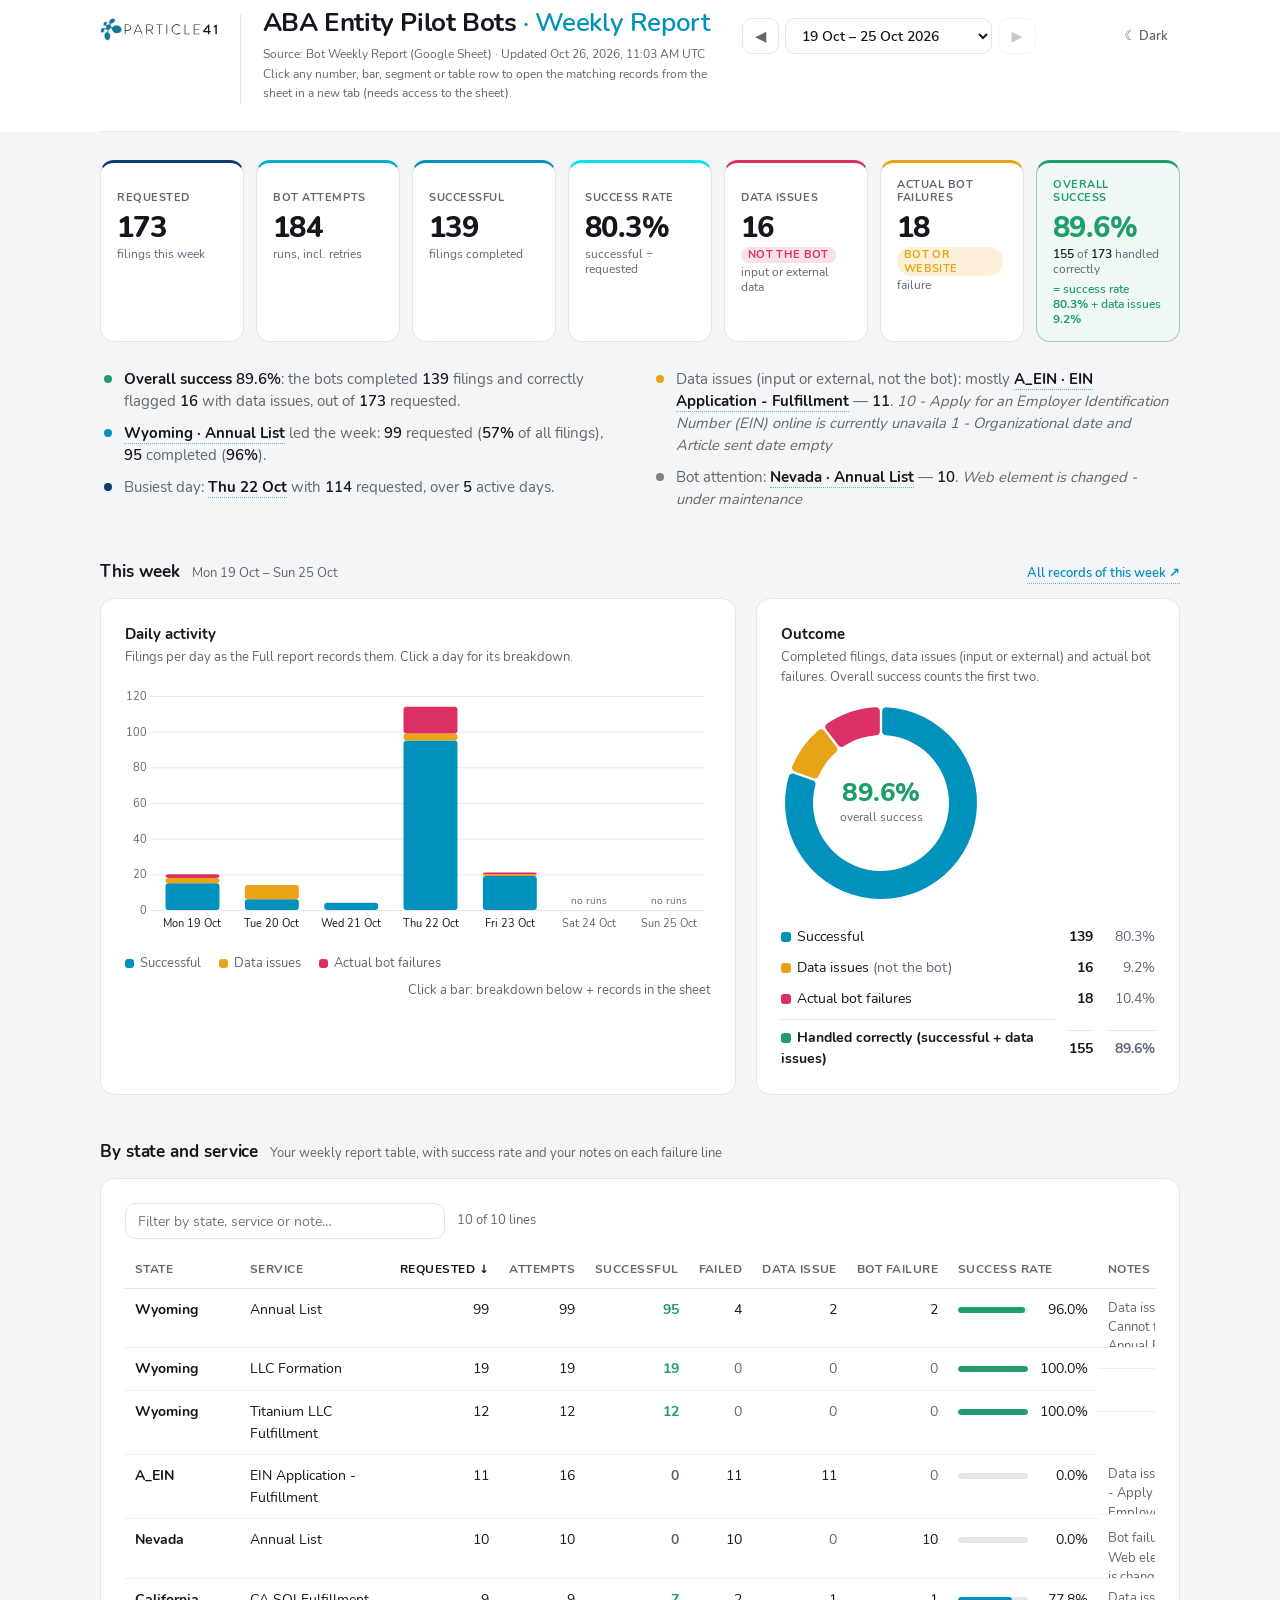
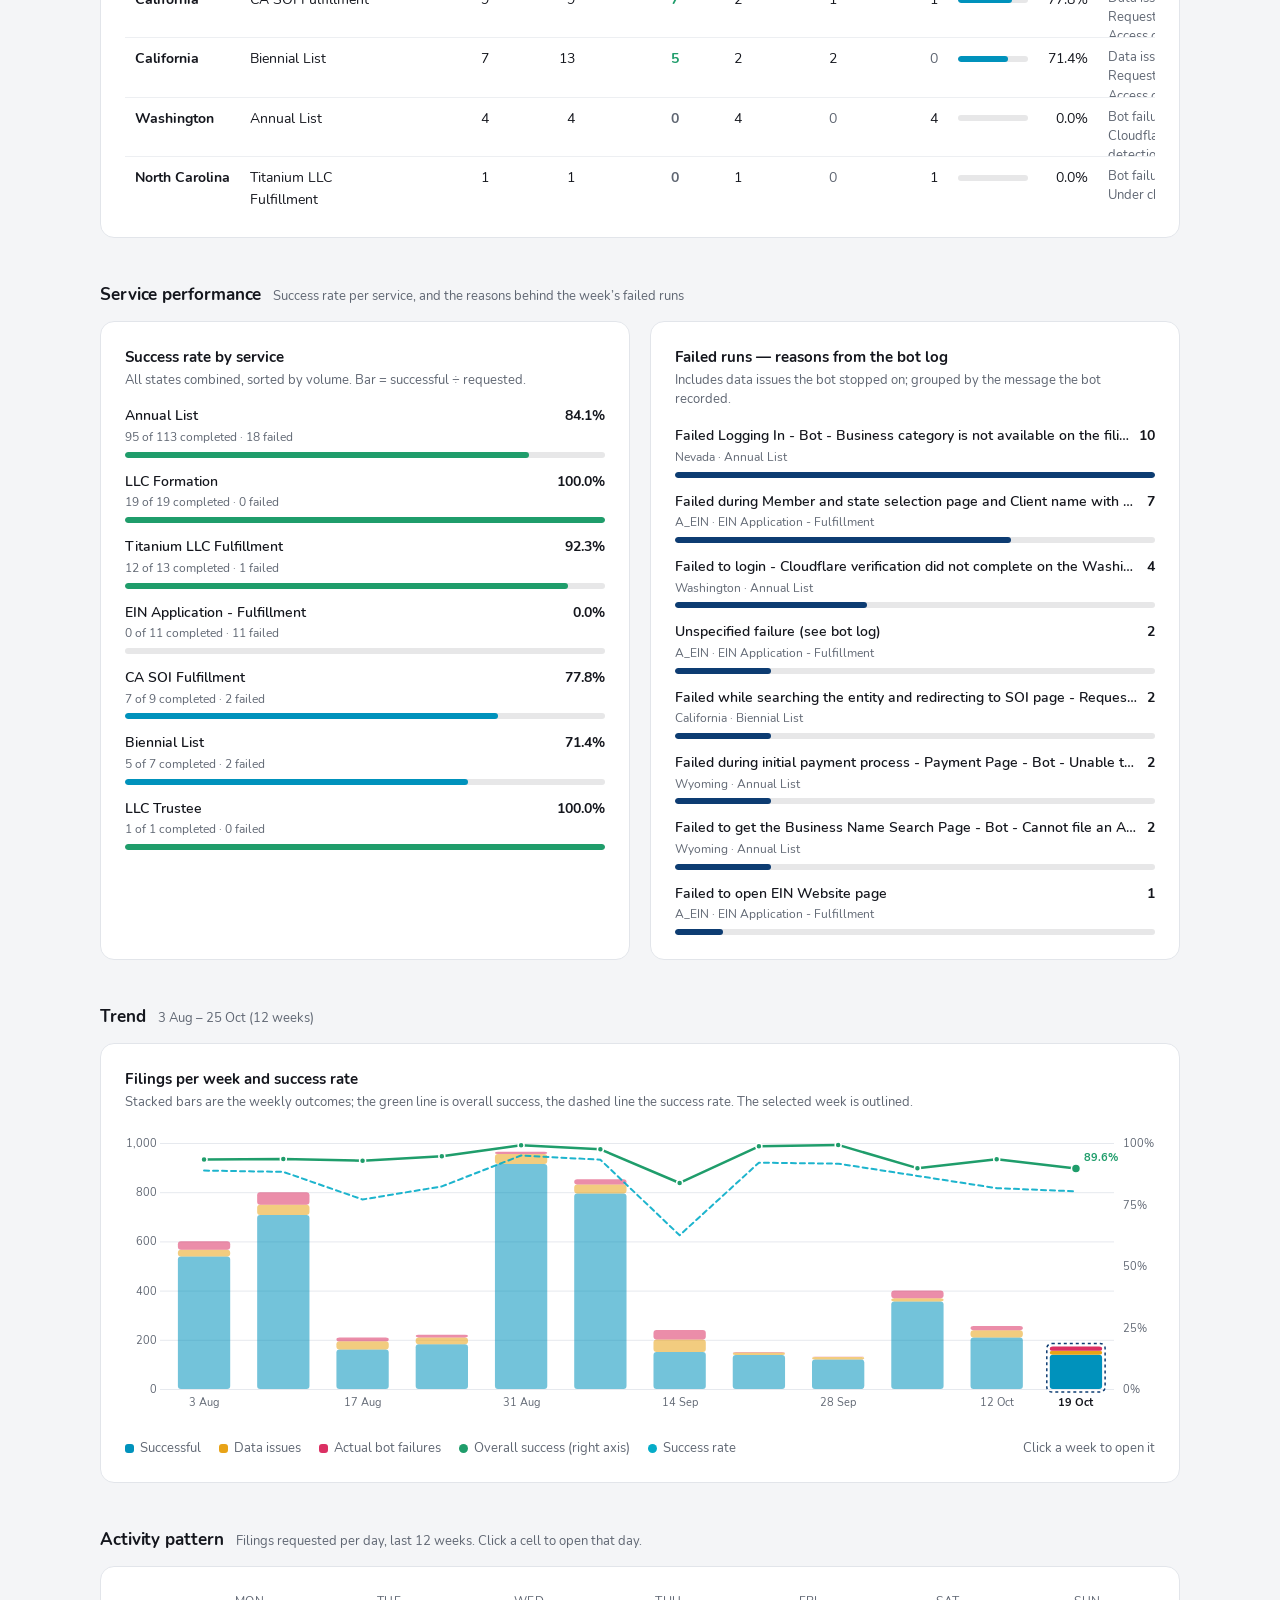
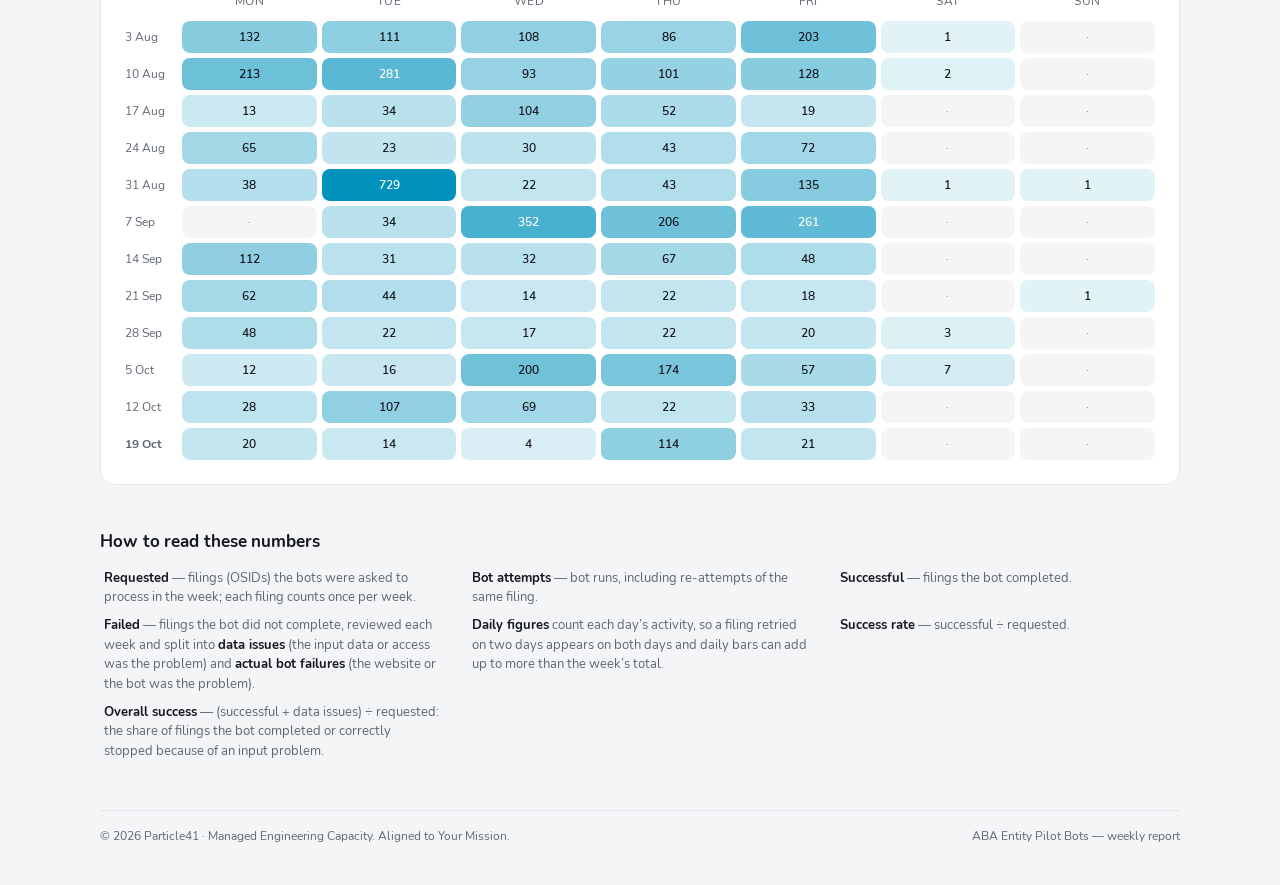
==== commit b31b6376: "Tiles: colour-coded labels for data issues and bot failures" ====
--- a/index.html
+++ b/index.html
@@ -8,7 +8,7 @@
 <meta name="robots" content="noindex, nofollow">
 <link rel="icon" href="assets/favicon.svg" type="image/svg+xml">
 <link rel="stylesheet" href="assets/fonts.css?v=33737d2f">
-<link rel="stylesheet" href="assets/site.css?v=ea559eb0">
+<link rel="stylesheet" href="assets/site.css?v=b56dbf13">
 <script>(function(){try{var t=localStorage.getItem('aba-theme');if(t!=='light'&&t!=='dark')t=window.matchMedia&&window.matchMedia('(prefers-color-scheme: dark)').matches?'dark':'light';document.documentElement.setAttribute('data-theme',t);}catch(e){}})();</script>
 </head>
 <body>
@@ -173,8 +173,8 @@
     <div class="kpi reveal" style="--kc: var(--p-cerulean)"><div class="lbl">Bot attempts</div><div class="val" data-source="week_kpis" data-field="attempted" data-metric="attempted">—</div><div class="cap">runs, incl. retries</div></div>
     <div class="kpi reveal" style="--kc: var(--p-blue)"><div class="lbl">Successful</div><div class="val" data-source="week_kpis" data-field="successful" data-metric="successful">—</div><div class="cap">filings completed</div></div>
     <div class="kpi reveal" style="--kc: var(--p-mint)"><div class="lbl">Success rate</div><div class="val" data-source="week_kpis" data-field="success_rate" data-metric="success_rate">—</div><div class="cap">successful ÷ requested</div></div>
-    <div class="kpi reveal" style="--kc: var(--p-amber)"><div class="lbl">Data issues</div><div class="val" data-source="week_kpis" data-field="data_issue" data-metric="data_issue">—</div><div class="cap">input or external, not the bot</div></div>
-    <div class="kpi reveal" style="--kc: var(--p-gray)"><div class="lbl">Actual bot failures</div><div class="val" data-source="week_kpis" data-field="actual_failure" data-metric="actual_failure">—</div><div class="cap">bot or website issue</div></div>
+    <div class="kpi reveal" style="--kc: var(--p-ruby)"><div class="lbl">Data issues</div><div class="val" data-source="week_kpis" data-field="data_issue" data-metric="data_issue">—</div><div class="cap"><span class="tag tag-red">Not the bot</span> input or external data</div></div>
+    <div class="kpi reveal" style="--kc: var(--p-amber)"><div class="lbl">Actual bot failures</div><div class="val" data-source="week_kpis" data-field="actual_failure" data-metric="actual_failure">—</div><div class="cap"><span class="tag tag-amber">Bot or website</span> failure</div></div>
     <div class="kpi reveal good" style="--kc: var(--p-green)"><div class="lbl">Overall success</div><div class="val" data-source="week_kpis" data-field="overall_success" data-metric="overall_success">—</div><div class="cap" id="kpi-overall-sub"></div></div>
   </section>
 
--- a/assets/site.css
+++ b/assets/site.css
@@ -100,6 +100,9 @@
 .p41 .kpi.good .cap .formula { display: inline-block; margin-top: 4px; color: var(--p-green); font-weight: 600; font-size: 0.72rem; line-height: 1.3; }
 .p41 .kpi.good .cap .formula span { color: var(--p-green); font-weight: 700; }
 .p41 .good { color: var(--p-green); }
+.p41 .kpi .tag { display: inline-block; font-size: 0.66rem; font-weight: 700; letter-spacing: .03em; text-transform: uppercase; padding: 1px 7px; border-radius: 999px; margin: 0 4px 2px 0; vertical-align: 1px; }
+.p41 .kpi .tag-red { color: var(--p-ruby); background: color-mix(in srgb, var(--p-ruby) 14%, transparent); }
+.p41 .kpi .tag-amber { color: var(--p-amber); background: color-mix(in srgb, var(--p-amber) 16%, transparent); }
 
 /* ---------- highlights ---------- */
 .p41 .hl { margin: 26px 0 0; padding: 0 4px; }
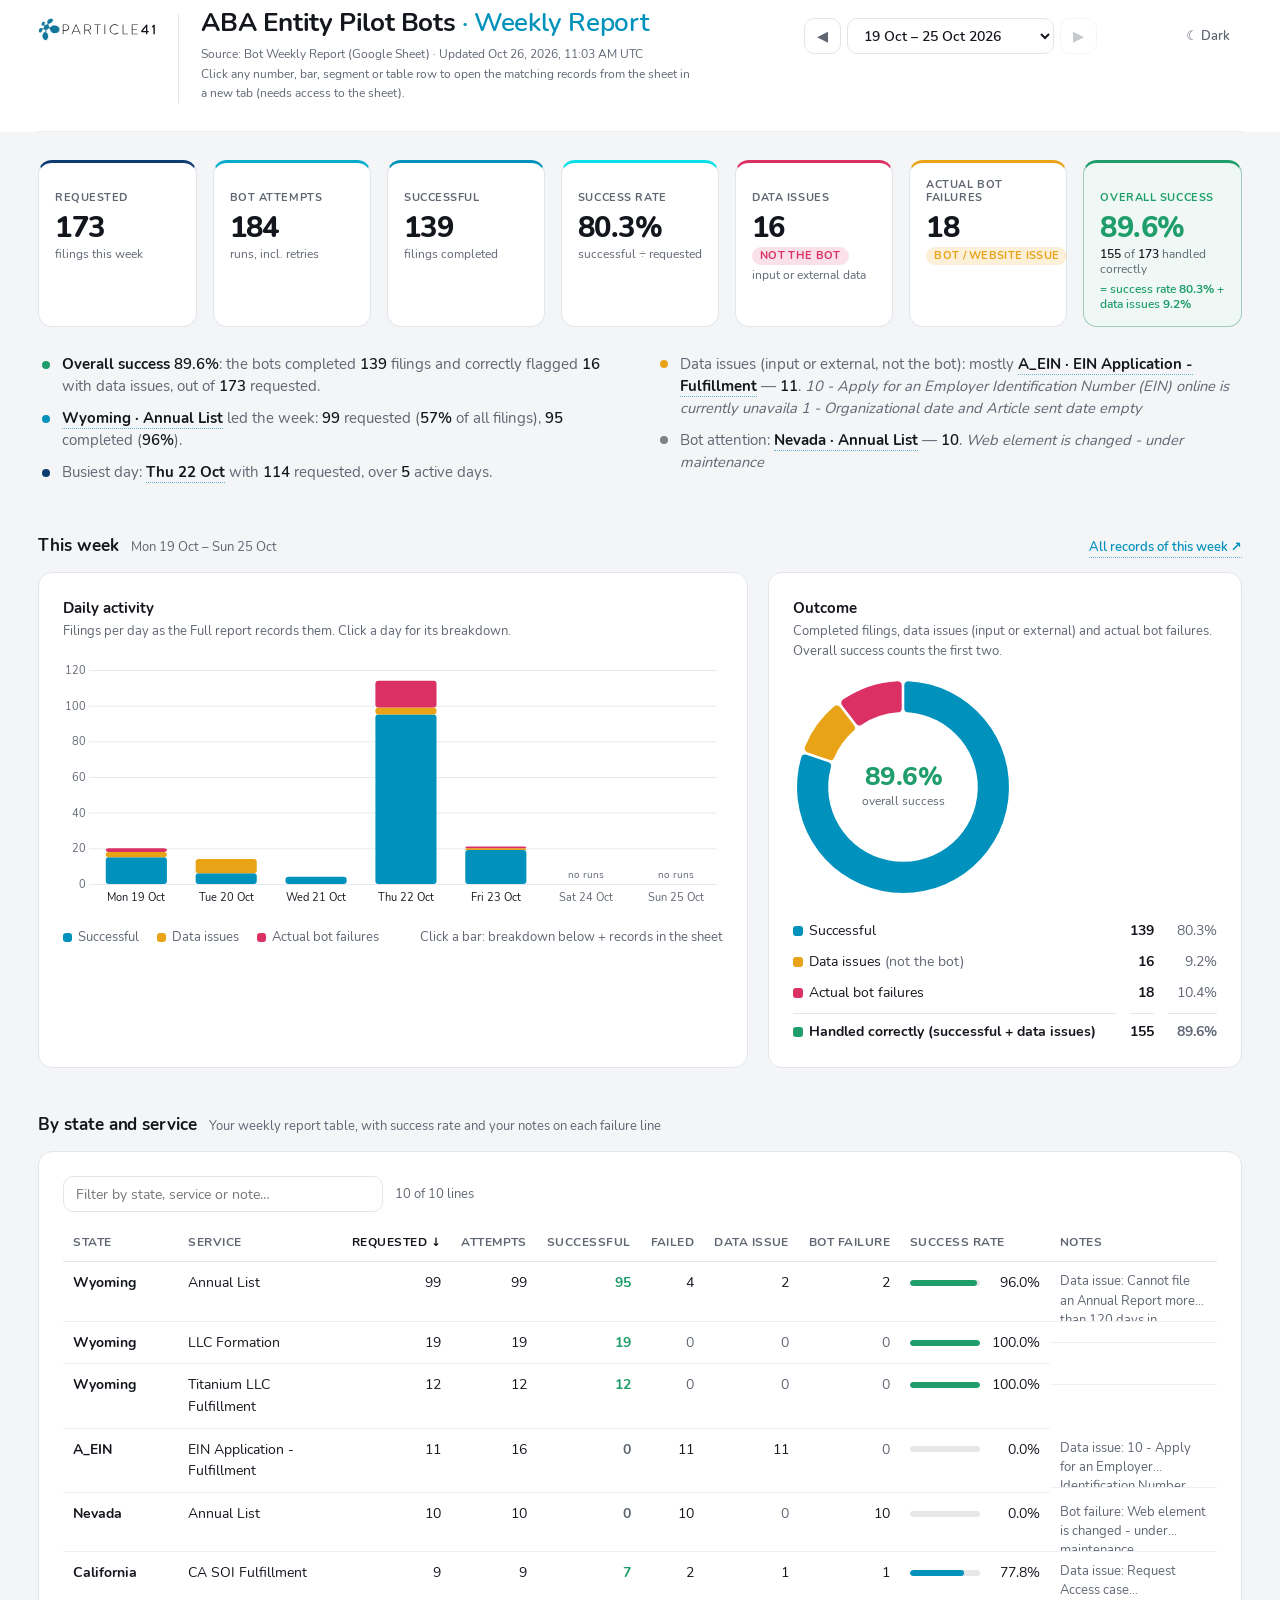
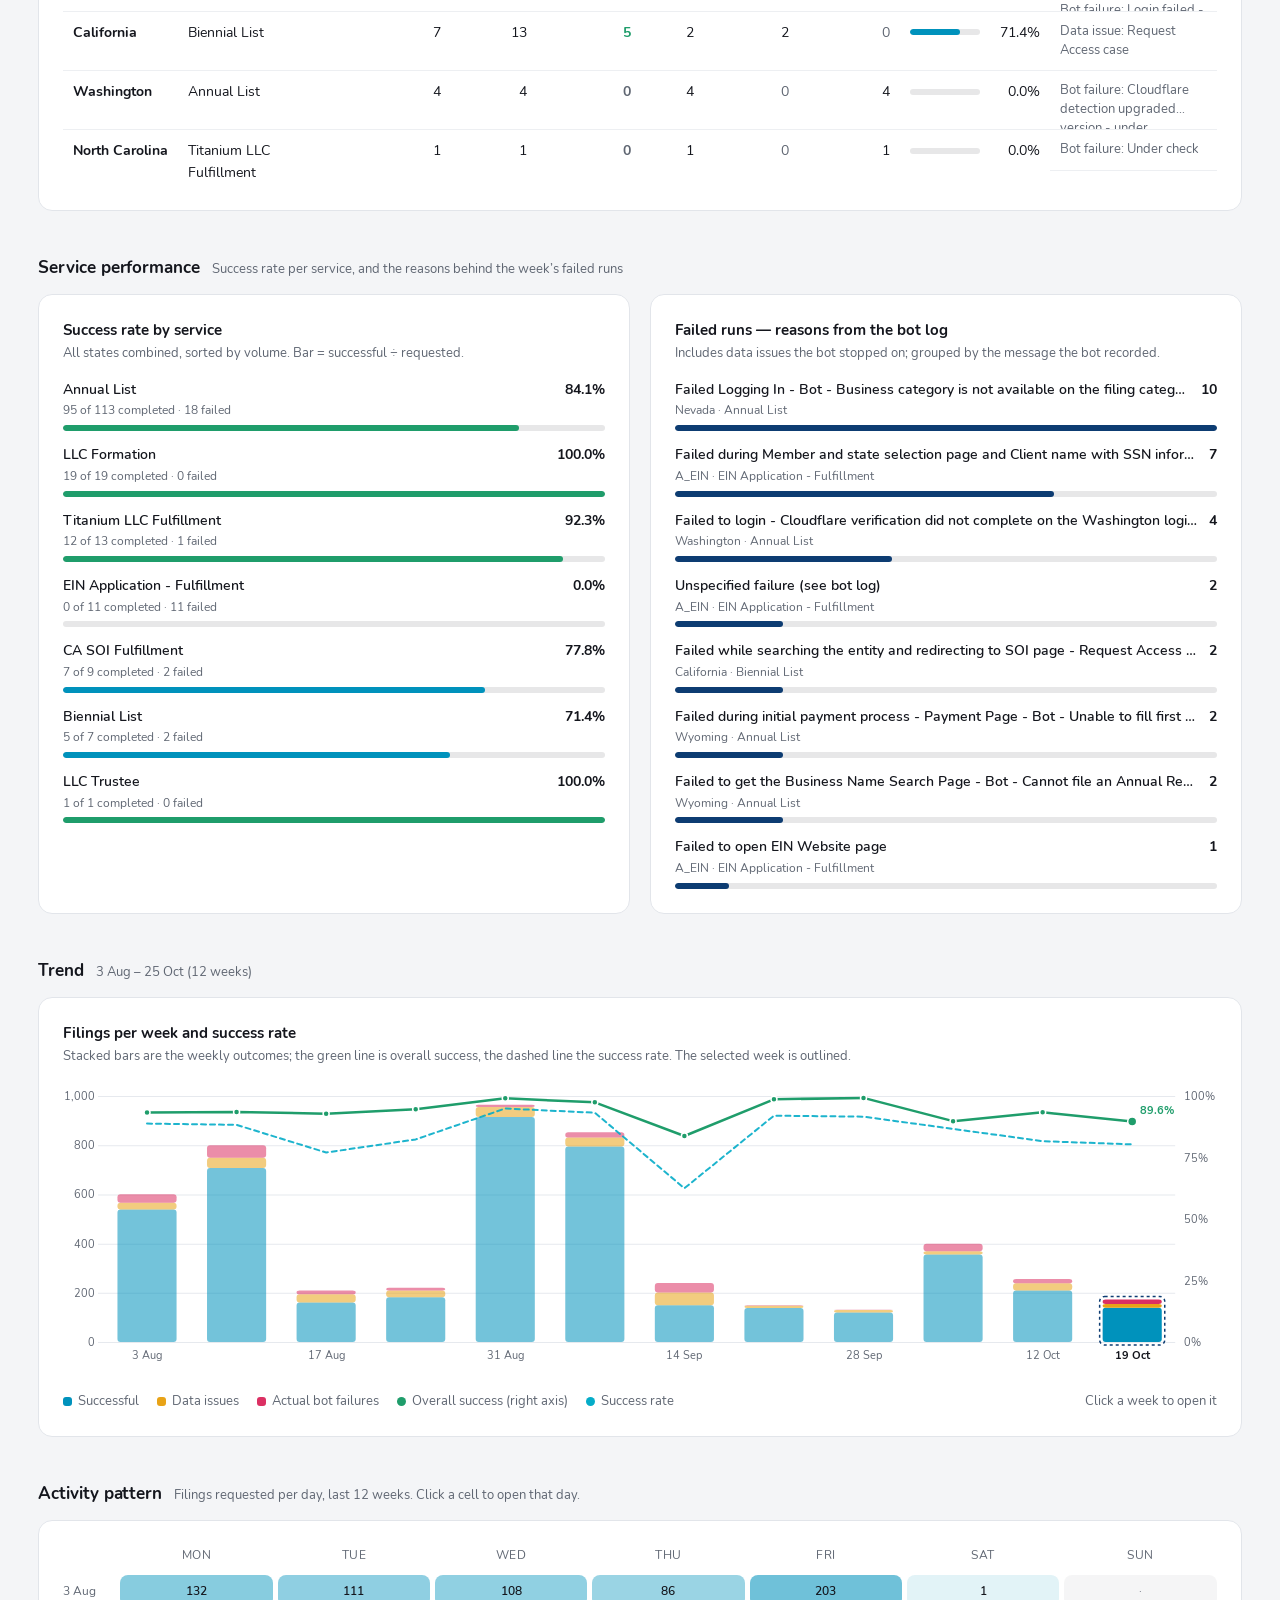
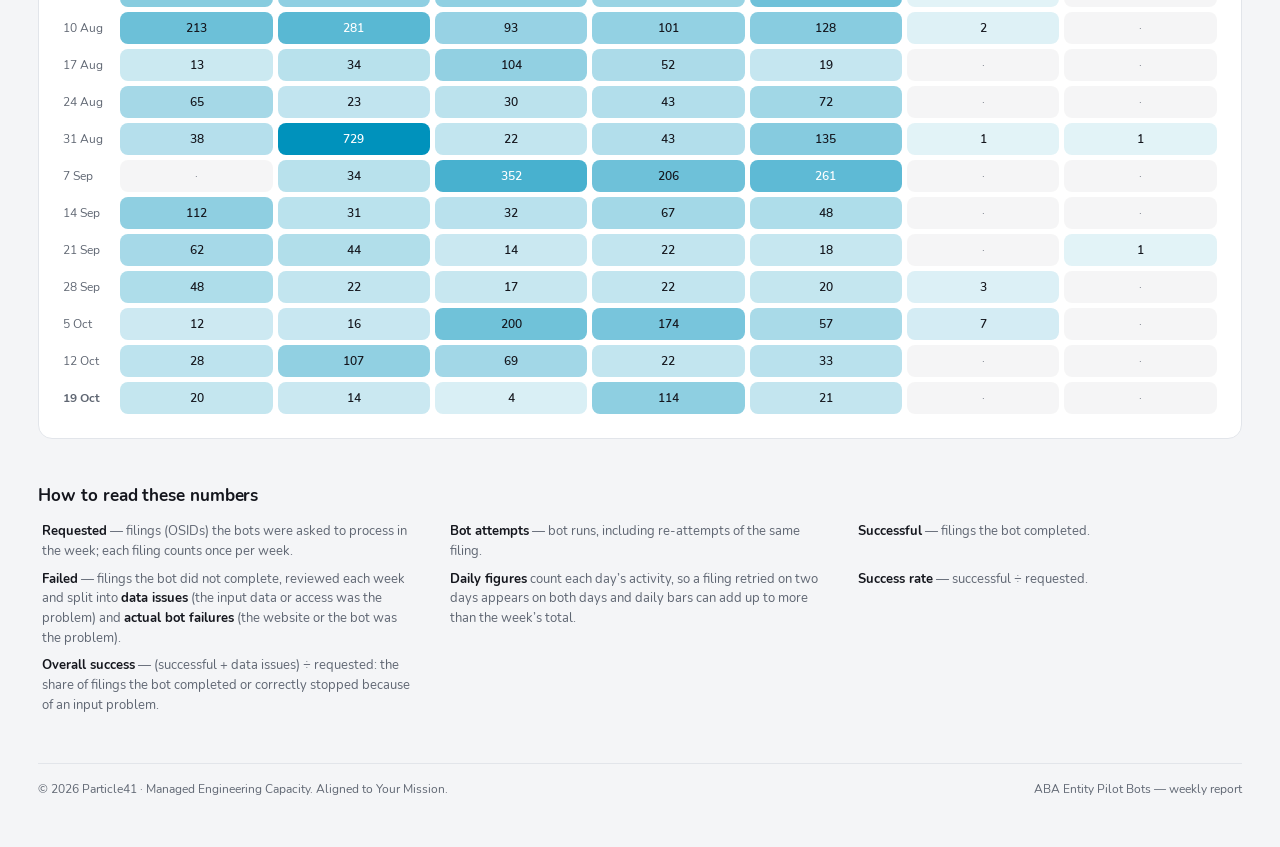
==== commit 8fdbe0c4: "Wider layout for large screens; tidy tile labels" ====
--- a/index.html
+++ b/index.html
@@ -8,7 +8,7 @@
 <meta name="robots" content="noindex, nofollow">
 <link rel="icon" href="assets/favicon.svg" type="image/svg+xml">
 <link rel="stylesheet" href="assets/fonts.css?v=33737d2f">
-<link rel="stylesheet" href="assets/site.css?v=b56dbf13">
+<link rel="stylesheet" href="assets/site.css?v=09506d02">
 <script>(function(){try{var t=localStorage.getItem('aba-theme');if(t!=='light'&&t!=='dark')t=window.matchMedia&&window.matchMedia('(prefers-color-scheme: dark)').matches?'dark':'light';document.documentElement.setAttribute('data-theme',t);}catch(e){}})();</script>
 </head>
 <body>
@@ -173,8 +173,8 @@
     <div class="kpi reveal" style="--kc: var(--p-cerulean)"><div class="lbl">Bot attempts</div><div class="val" data-source="week_kpis" data-field="attempted" data-metric="attempted">—</div><div class="cap">runs, incl. retries</div></div>
     <div class="kpi reveal" style="--kc: var(--p-blue)"><div class="lbl">Successful</div><div class="val" data-source="week_kpis" data-field="successful" data-metric="successful">—</div><div class="cap">filings completed</div></div>
     <div class="kpi reveal" style="--kc: var(--p-mint)"><div class="lbl">Success rate</div><div class="val" data-source="week_kpis" data-field="success_rate" data-metric="success_rate">—</div><div class="cap">successful ÷ requested</div></div>
-    <div class="kpi reveal" style="--kc: var(--p-ruby)"><div class="lbl">Data issues</div><div class="val" data-source="week_kpis" data-field="data_issue" data-metric="data_issue">—</div><div class="cap"><span class="tag tag-red">Not the bot</span> input or external data</div></div>
-    <div class="kpi reveal" style="--kc: var(--p-amber)"><div class="lbl">Actual bot failures</div><div class="val" data-source="week_kpis" data-field="actual_failure" data-metric="actual_failure">—</div><div class="cap"><span class="tag tag-amber">Bot or website</span> failure</div></div>
+    <div class="kpi reveal" style="--kc: var(--p-ruby)"><div class="lbl">Data issues</div><div class="val" data-source="week_kpis" data-field="data_issue" data-metric="data_issue">—</div><div class="cap"><span class="tag tag-red">Not the bot</span><span class="capx">input or external data</span></div></div>
+    <div class="kpi reveal" style="--kc: var(--p-amber)"><div class="lbl">Actual bot failures</div><div class="val" data-source="week_kpis" data-field="actual_failure" data-metric="actual_failure">—</div><div class="cap"><span class="tag tag-amber">Bot / website issue</span></div></div>
     <div class="kpi reveal good" style="--kc: var(--p-green)"><div class="lbl">Overall success</div><div class="val" data-source="week_kpis" data-field="overall_success" data-metric="overall_success">—</div><div class="cap" id="kpi-overall-sub"></div></div>
   </section>
 
--- a/assets/site.css
+++ b/assets/site.css
@@ -16,7 +16,7 @@
 }
 html { background: var(--color-bg); }
 body { margin: 0; background: var(--color-bg); color: var(--color-fg); font-family: var(--font-base); -webkit-font-smoothing: antialiased; }
-.page { padding: 0 clamp(16px, 4vw, 40px) 40px; }
+.page { padding: 0 clamp(16px, 3vw, 48px) 48px; }
 .dash-skeleton { position: relative; color: transparent !important; border-radius: 8px; min-height: 1em;
   background: linear-gradient(90deg, var(--color-border-line) 25%, color-mix(in srgb, var(--color-border-line) 45%, transparent) 50%, var(--color-border-line) 75%);
   background-size: 200% 100%; animation: aba-shimmer 1.4s linear infinite; }
@@ -24,6 +24,7 @@
 .p41 .btn.theme { font-size: 0.8rem; height: 32px; border: 0; margin-left: 4px; }
 /* header as a full-width band */
 .p41 .hdr { background: var(--color-panel); box-shadow: 0 0 0 100vmax var(--color-panel); clip-path: inset(0 -100vmax); padding-top: 22px; padding-bottom: 22px; margin-bottom: 4px; }
+.p41 .hdr .meta { max-width: 70ch; }
 @media (max-width: 720px) { .p41 .hdr img, .p41 .hdr .logo { width: 100px; } .p41 .hdr .divider { display: none; } }
 
 .p41 {
@@ -33,7 +34,7 @@
   --p-line: var(--color-border-line);
   --p-font: 'Nunito', var(--font-base), 'Segoe UI', Arial, sans-serif;
   --p-radius: 14px;
-  font-family: var(--p-font); color: var(--color-fg); max-width: 1080px; margin-inline: auto;
+  font-family: var(--p-font); color: var(--color-fg); max-width: 1440px; margin-inline: auto;
   font-variant-numeric: tabular-nums; line-height: 1.5; font-size: 14px;
 }
 .p41.is-dark {
@@ -79,6 +80,7 @@
 .p41 .sec-title span { font-size: 0.82rem; color: var(--color-fg-muted); }
 .p41 .grid { display: grid; gap: 20px; grid-template-columns: 1fr; }
 @media (min-width: 900px) { .p41 .grid.two { grid-template-columns: 1fr 1fr; } .p41 .grid.wide-left { grid-template-columns: 3fr 2fr; } }
+@media (min-width: 1300px) { .p41 .grid.wide-left { grid-template-columns: 2fr 1fr; } }
 .p41 .card { background: var(--color-panel); border: 1px solid var(--p-line); border-radius: var(--p-radius); padding: 24px; min-width: 0; position: relative; }
 .p41 .card h3 { font-family: var(--p-font); font-size: 0.95rem; font-weight: 700; margin: 0; }
 .p41 .card .note { margin: 2px 0 16px; font-size: 0.82rem; color: var(--color-fg-muted); }
@@ -88,7 +90,7 @@
 
 /* ---------- KPI strip ---------- */
 .p41 .kpis { display: grid; gap: 12px; grid-template-columns: repeat(auto-fit, minmax(min(100%, 150px), 1fr)); margin-top: 28px; }
-@media (min-width: 1040px) { .p41 .kpis { grid-template-columns: repeat(7, 1fr); } }
+@media (min-width: 1040px) { .p41 .kpis { grid-template-columns: repeat(7, 1fr); gap: 16px; } }
 .p41 .kpi { background: var(--color-panel); border: 1px solid var(--p-line); border-top: 3px solid var(--kc, var(--p-blue)); border-radius: var(--p-radius); padding: 16px 16px 14px; min-width: 0; display: flex; flex-direction: column; gap: 4px; }
 .p41 .kpi .lbl { font-size: 0.7rem; font-weight: 700; color: var(--color-fg-muted); text-transform: uppercase; letter-spacing: .05em; min-height: 2.3em; line-height: 1.15; display: flex; align-items: flex-end; }
 .p41 .kpi .val { font-family: var(--p-font); font-weight: 800; font-size: clamp(1.6rem, 2.3vw, 2rem); line-height: 1.1; letter-spacing: -0.02em; color: var(--color-fg); margin-top: 2px; }
@@ -100,13 +102,15 @@
 .p41 .kpi.good .cap .formula { display: inline-block; margin-top: 4px; color: var(--p-green); font-weight: 600; font-size: 0.72rem; line-height: 1.3; }
 .p41 .kpi.good .cap .formula span { color: var(--p-green); font-weight: 700; }
 .p41 .good { color: var(--p-green); }
-.p41 .kpi .tag { display: inline-block; font-size: 0.66rem; font-weight: 700; letter-spacing: .03em; text-transform: uppercase; padding: 1px 7px; border-radius: 999px; margin: 0 4px 2px 0; vertical-align: 1px; }
+.p41 .kpi .tag { display: inline-block; font-size: 0.66rem; font-weight: 700; letter-spacing: .03em; text-transform: uppercase; padding: 2px 8px; border-radius: 999px; white-space: nowrap; }
+.p41 .kpi .capx { display: block; margin-top: 3px; }
 .p41 .kpi .tag-red { color: var(--p-ruby); background: color-mix(in srgb, var(--p-ruby) 14%, transparent); }
 .p41 .kpi .tag-amber { color: var(--p-amber); background: color-mix(in srgb, var(--p-amber) 16%, transparent); }
 
 /* ---------- highlights ---------- */
 .p41 .hl { margin: 26px 0 0; padding: 0 4px; }
-@media (min-width: 900px) { .p41 .hl { column-count: 2; column-gap: 32px; } }
+@media (min-width: 900px) { .p41 .hl { column-count: 2; column-gap: 40px; } }
+@media (min-width: 1300px) { .p41 .hl { column-count: 3; column-gap: 40px; } }
 .p41 .hl .item { display: flex; gap: 12px; align-items: flex-start; font-size: 0.92rem; color: var(--color-fg-muted); min-width: 0; line-height: 1.5; break-inside: avoid; margin-bottom: 10px; }
 .p41 .hl .item .dot { width: 8px; height: 8px; border-radius: 50%; background: var(--hc, var(--p-blue)); margin-top: .5em; flex: none; }
 .p41 .hl .item b { color: var(--color-fg); font-weight: 700; }
@@ -125,7 +129,7 @@
 
 /* ---------- donut ---------- */
 .p41 .donut-wrap { display: flex; gap: 24px; align-items: center; flex-wrap: wrap; }
-.p41 .donut-wrap .chart { flex: 0 0 200px; width: 200px; min-height: 200px; }
+.p41 .donut-wrap .chart { flex: 0 0 220px; width: 220px; min-height: 220px; }
 .p41 .donut-center { position: absolute; left: 0; right: 0; top: 0; display: flex; flex-direction: column; align-items: center; justify-content: center; pointer-events: none; }
 .p41 .donut-center .big { font-weight: 800; font-size: 1.6rem; letter-spacing: -0.02em; line-height: 1; }
 .p41 .donut-legend .tot { border-top: 1px solid var(--p-line); padding-top: 8px; font-weight: 700; }
@@ -194,7 +198,7 @@
 .p41 .notes-text { white-space: pre-line; font-size: 0.95rem; }
 
 /* ---------- definitions & footer ---------- */
-.p41 .defs { display: grid; gap: 8px 32px; grid-template-columns: repeat(auto-fit, minmax(min(100%, 20rem), 1fr)); font-size: 0.82rem; color: var(--color-fg-muted); padding: 0 4px; }
+.p41 .defs { display: grid; gap: 8px 32px; grid-template-columns: repeat(auto-fit, minmax(min(100%, 20rem), 1fr)); font-size: 0.82rem; color: var(--color-fg-muted); padding: 0 4px; max-width: 1200px; }
 .p41 .defs b { color: var(--color-fg); font-weight: 700; }
 .p41 .foot { margin-top: 48px; padding-top: 16px; border-top: 1px solid var(--p-line); font-size: 0.76rem; color: var(--color-fg-muted); display: flex; justify-content: space-between; gap: 16px; flex-wrap: wrap; }
 
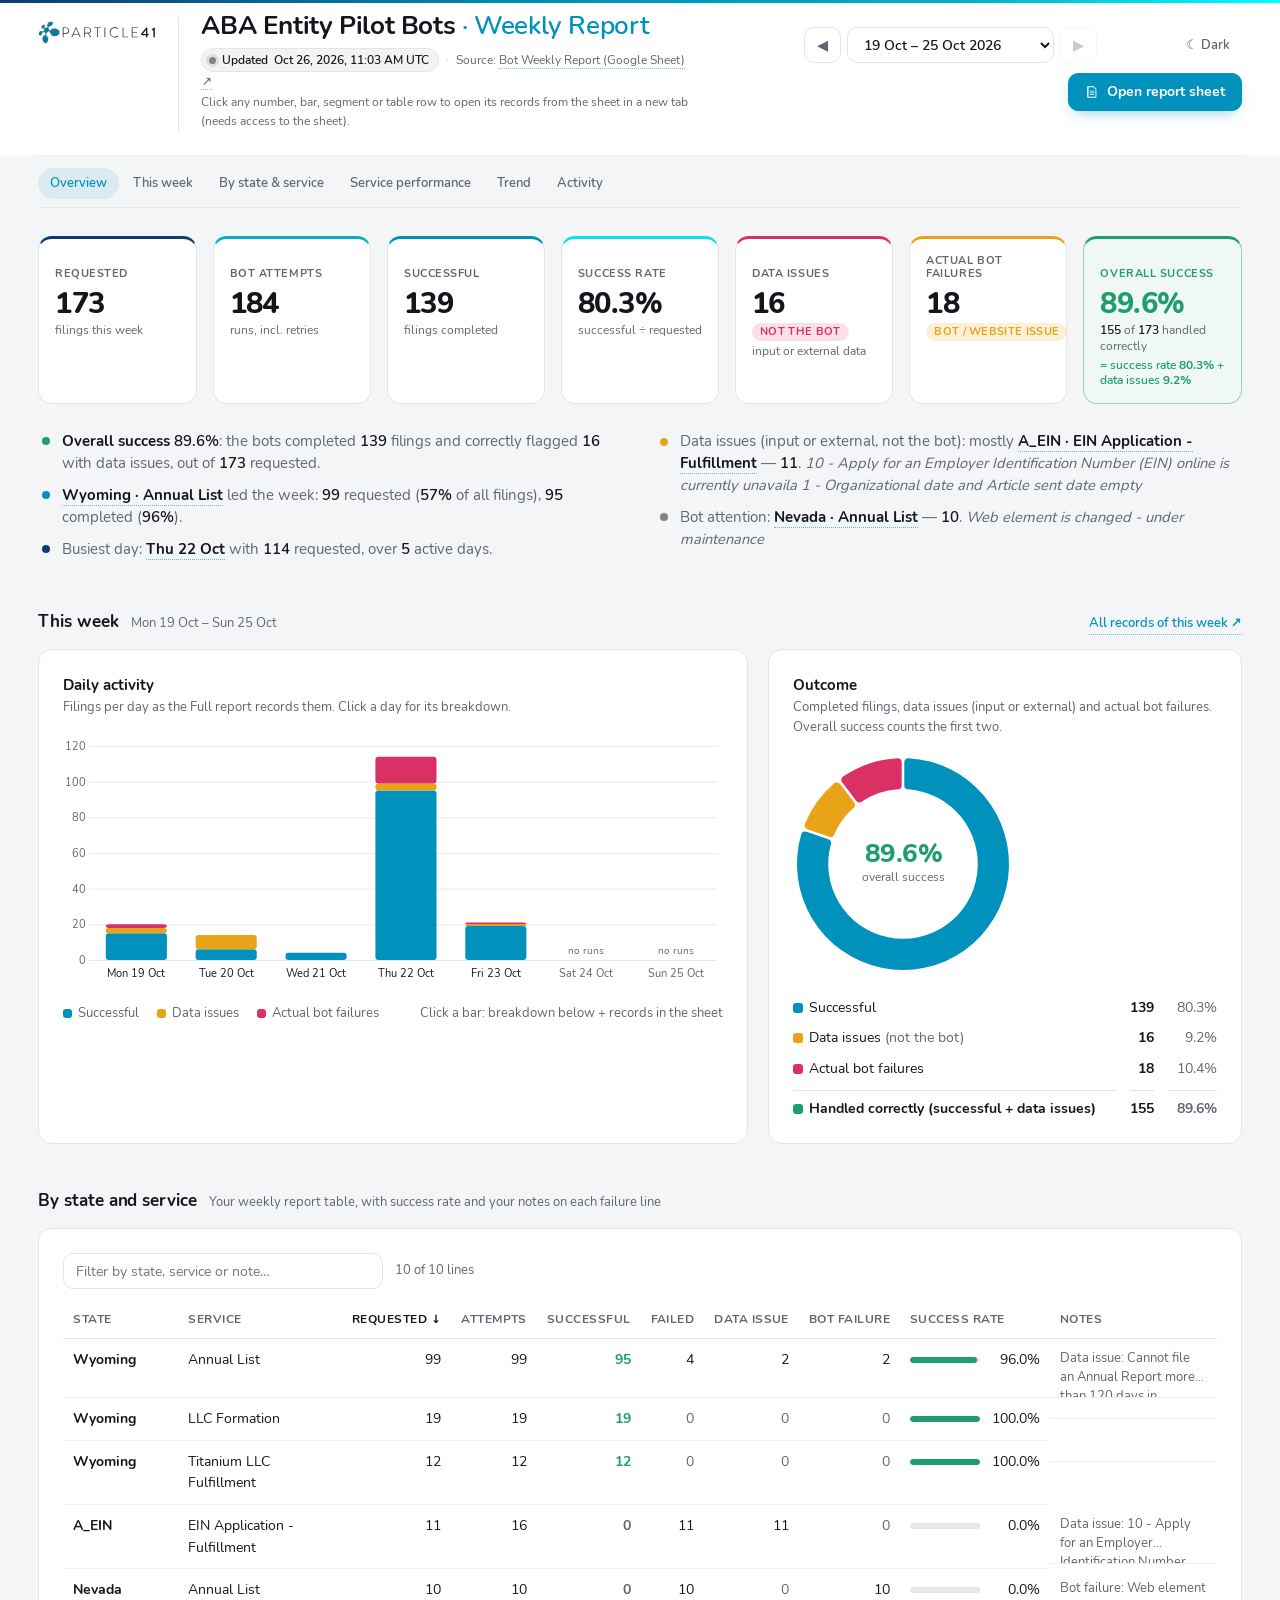
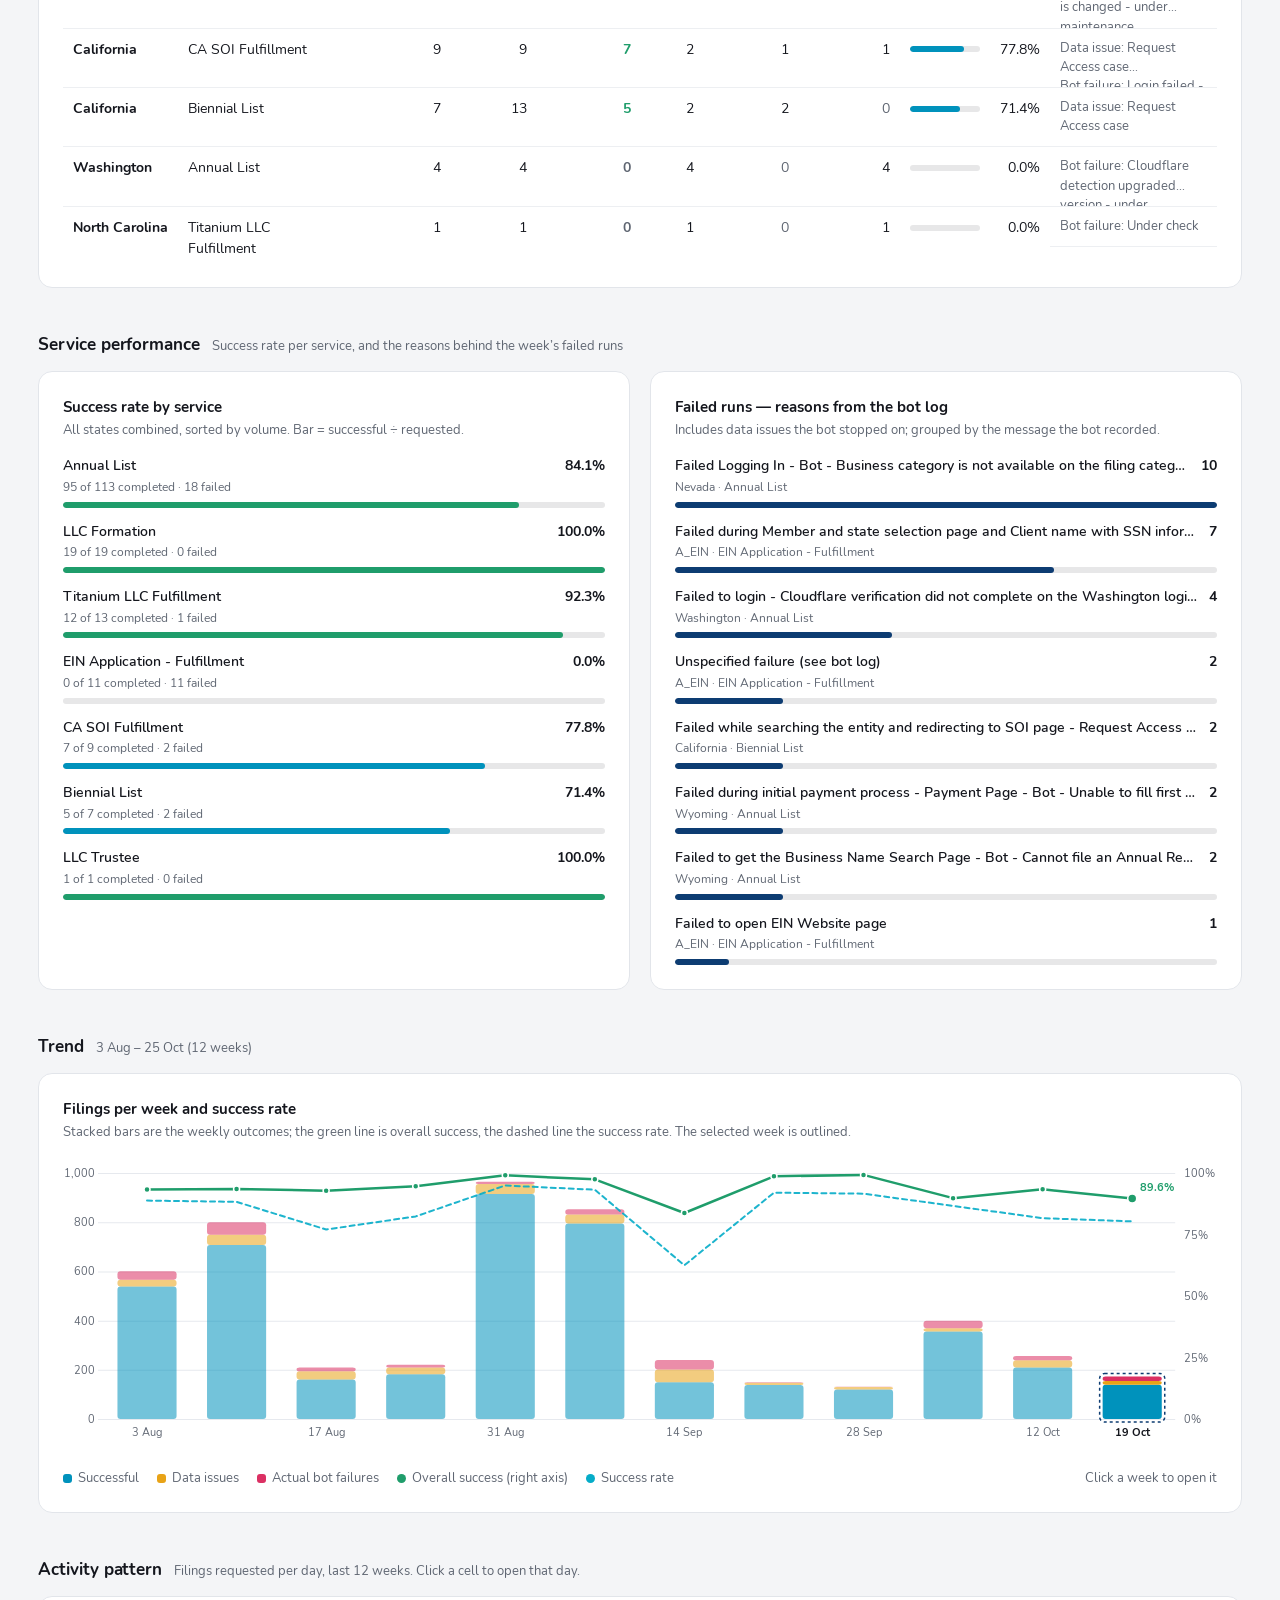
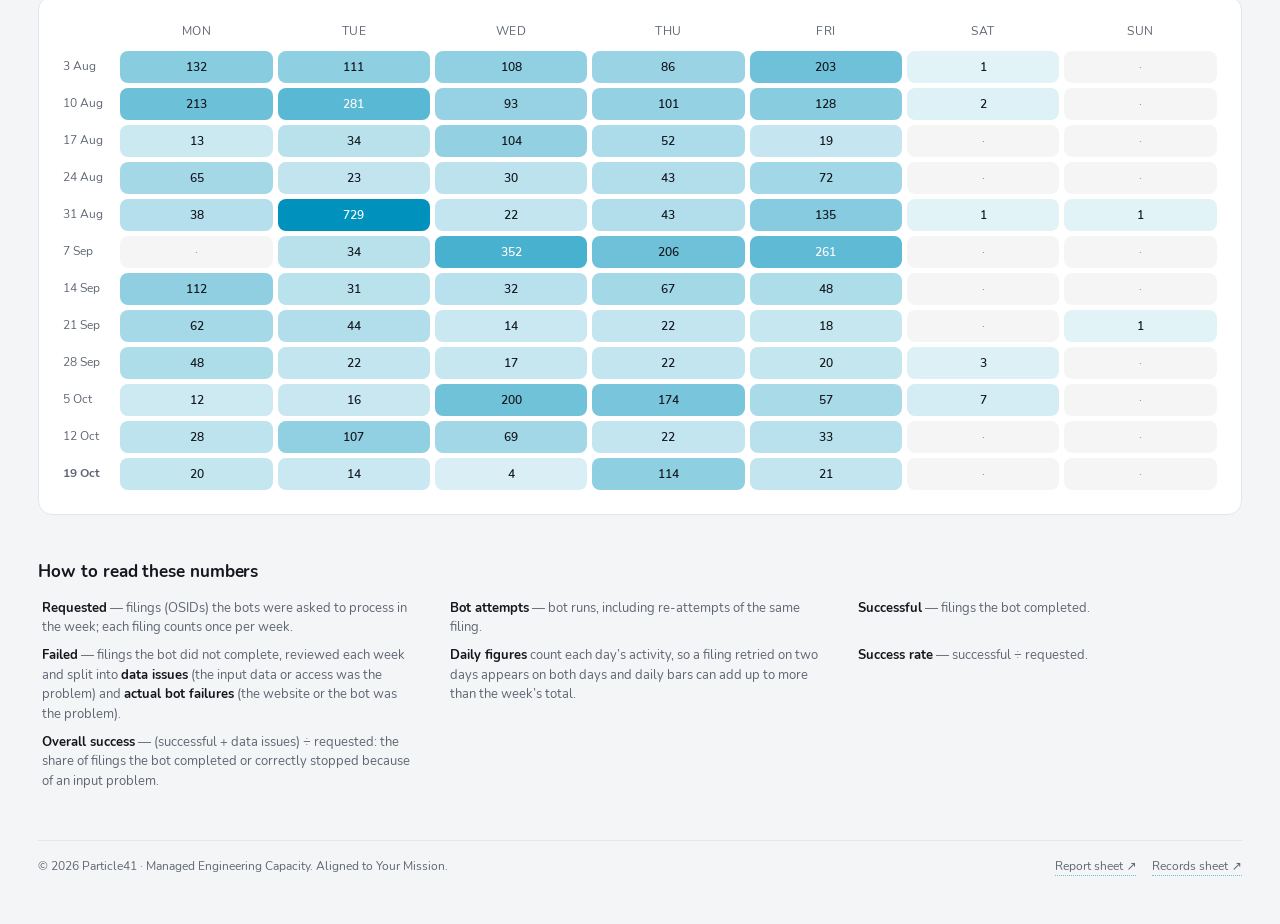
==== commit 4139d31e: "Header: report sheet button, status pill, section navigation; footer links" ====
--- a/index.html
+++ b/index.html
@@ -8,10 +8,11 @@
 <meta name="robots" content="noindex, nofollow">
 <link rel="icon" href="assets/favicon.svg" type="image/svg+xml">
 <link rel="stylesheet" href="assets/fonts.css?v=33737d2f">
-<link rel="stylesheet" href="assets/site.css?v=09506d02">
+<link rel="stylesheet" href="assets/site.css?v=23783844">
 <script>(function(){try{var t=localStorage.getItem('aba-theme');if(t!=='light'&&t!=='dark')t=window.matchMedia&&window.matchMedia('(prefers-color-scheme: dark)').matches?'dark':'light';document.documentElement.setAttribute('data-theme',t);}catch(e){}})();</script>
 </head>
 <body>
+<div class="brandbar" aria-hidden="true"></div>
 <main class="page">
 <div class="p41" id="top">
   <header class="hdr">
@@ -155,18 +156,31 @@
       <div class="divider"></div>
       <div>
         <h1>ABA Entity Pilot Bots <span class="accent">· Weekly Report</span></h1>
-        <p class="meta" id="meta-line">Source: Bot Weekly Report (Google Sheet) · Updated <span data-source="meta" data-field="generated_at" data-row="0">—</span></p>
-        <p class="meta hint">Click any number, bar, segment or table row to open the matching records from the sheet in a new tab (needs access to the sheet).</p>
-      </div>
-    </div>
-    <div class="wk" id="week-nav">
-      <button type="button" class="prev" aria-label="Previous week">◀</button>
-      <select class="wsel" aria-label="Week"></select>
-      <button type="button" class="next" aria-label="Next week">▶</button>
-      <button type="button" class="btn latest" title="Jump to the latest week">Latest</button>
+        <p class="meta" id="meta-line"><span class="status" id="status-pill"><i></i>Updated <span data-source="meta" data-field="generated_at" data-row="0">—</span></span> <span class="sep">·</span> Source: <a class="srclink" href="https://docs.google.com/spreadsheets/d/1MYS5uFP98sC8SKEyWMx2gqQgsGJTbV4cogqcWTJj4cY/edit?gid=726975820#gid=726975820" target="_blank" rel="noopener">Bot Weekly Report (Google Sheet) ↗</a></p>
+        <p class="meta hint">Click any number, bar, segment or table row to open its records from the sheet in a new tab (needs access to the sheet).</p>
+      </div>
+    </div>
+    <div class="actions">
+      <div class="wk" id="week-nav">
+        <button type="button" class="prev" aria-label="Previous week">◀</button>
+        <select class="wsel" aria-label="Week"></select>
+        <button type="button" class="next" aria-label="Next week">▶</button>
+        <button type="button" class="btn latest" title="Jump to the latest week">Latest</button>
       <button type="button" class="btn theme" id="theme-toggle" aria-label="Switch theme">☾ Dark</button>
+      </div>
+      <div class="tools">
+        <a class="btn primary" id="sheet-link" href="https://docs.google.com/spreadsheets/d/1MYS5uFP98sC8SKEyWMx2gqQgsGJTbV4cogqcWTJj4cY/edit?gid=726975820#gid=726975820" target="_blank" rel="noopener" title="Open the main Bot Weekly Report sheet — every record behind this report"><svg class="ico" viewBox="0 0 16 16" width="14" height="14" aria-hidden="true"><path fill="currentColor" d="M3 1.5h7l3 3V14a.5.5 0 0 1-.5.5h-9.5A.5.5 0 0 1 2.5 14V2a.5.5 0 0 1 .5-.5zm1 1v11h8V5.2L9.8 2.5H4zm1.5 4h5v1h-5v-1zm0 2h5v1h-5v-1zm0 2h5v1h-5v-1z"/></svg>Open report sheet</a>
+      </div>
     </div>
   </header>
+  <nav class="subnav" id="subnav" aria-label="Sections">
+    <button type="button" data-go="kpis" class="on">Overview</button>
+    <button type="button" data-go="this-week">This week</button>
+    <button type="button" data-go="breakdown">By state &amp; service</button>
+    <button type="button" data-go="failures">Service performance</button>
+    <button type="button" data-go="trend">Trend</button>
+    <button type="button" data-go="pattern">Activity</button>
+  </nav>
 
   <section class="kpis" id="kpis" data-fetchpriority="high">
     <div class="kpi reveal" style="--kc: var(--p-navy)"><div class="lbl">Requested</div><div class="val" data-source="week_kpis" data-field="requested" data-metric="requested">—</div><div class="cap">filings this week</div></div>
@@ -295,12 +309,12 @@
     </div>
   </section>
 
-  <footer class="foot"><span>© <span id="yr"></span> Particle41 · Managed Engineering Capacity. Aligned to Your Mission.</span><span>ABA Entity Pilot Bots — weekly report</span></footer>
+  <footer class="foot"><span>© <span id="yr"></span> Particle41 · Managed Engineering Capacity. Aligned to Your Mission.</span><span class="flinks"><a href="https://docs.google.com/spreadsheets/d/1MYS5uFP98sC8SKEyWMx2gqQgsGJTbV4cogqcWTJj4cY/edit?gid=726975820#gid=726975820" target="_blank" rel="noopener">Report sheet ↗</a><a href="https://docs.google.com/spreadsheets/d/1T02aCJf0JIShzG0zeC3hkqhQUIIm-P7YvMM2kMzsTEc/edit" target="_blank" rel="noopener">Records sheet ↗</a></span></footer>
 </div>
 
 </main>
 <script src="assets/d3.min.js?v=f2094bbf"></script>
 <script src="assets/site.js?v=da735b81"></script>
-<script src="assets/app.js?v=33735c0e"></script>
+<script src="assets/app.js?v=71ffda61"></script>
 </body>
 </html>
--- a/assets/site.css
+++ b/assets/site.css
@@ -14,7 +14,8 @@
   --cds-surface-popover: #1E232B; --cds-border: #2F3540; --cds-shadow-popover: 0 8px 28px rgba(0, 0, 0, .55); --cds-text-secondary: #9AA3AF; --cds-chart-grid: #272C35;
   color-scheme: dark;
 }
-html { background: var(--color-bg); }
+html { background: var(--color-bg); scroll-behavior: smooth; }
+.brandbar { height: 3px; background: linear-gradient(90deg, #0D3C72 0%, #0092BC 45%, #05ACC8 75%, #01FEFE 100%); }
 body { margin: 0; background: var(--color-bg); color: var(--color-fg); font-family: var(--font-base); -webkit-font-smoothing: antialiased; }
 .page { padding: 0 clamp(16px, 3vw, 48px) 48px; }
 .dash-skeleton { position: relative; color: transparent !important; border-radius: 8px; min-height: 1em;
@@ -45,7 +46,7 @@
 .p41 .muted { color: var(--color-fg-muted); }
 
 /* ---------- header ---------- */
-.p41 .hdr { display: flex; flex-wrap: wrap; gap: 20px 32px; align-items: flex-start; justify-content: space-between; padding: 8px 0 28px; border-bottom: 1px solid var(--p-line); }
+.p41 .hdr { display: flex; flex-wrap: wrap; gap: 20px 32px; align-items: flex-start; justify-content: space-between; padding: 8px 0 24px; border-bottom: 1px solid var(--p-line); }
 .p41 .hdr-left { display: flex; gap: 22px; align-items: flex-start; min-width: 0; flex: 1 1 460px; }
 .p41 .hdr .logo { width: 118px; height: auto; display: block; margin-top: 10px; flex: none; color: var(--color-fg); }
 .p41 .hdr .divider { width: 1px; align-self: stretch; background: var(--p-line); margin-top: 6px; }
@@ -54,7 +55,33 @@
 .p41 .takeaway { margin: 0; font-size: 0.98rem; color: var(--color-fg-muted); max-width: 64ch; line-height: 1.55; }
 .p41 .takeaway b, .p41 .takeaway span { color: var(--color-fg); font-weight: 600; }
 .p41 .takeaway b.wk { font-weight: 700; }
-.p41 .meta { margin: 4px 0 0; font-size: 0.78rem; color: var(--color-fg-muted); }
+.p41 .meta { margin: 6px 0 0; font-size: 0.78rem; color: var(--color-fg-muted); }
+.p41 .meta .sep { margin: 0 4px; opacity: .6; }
+.p41 .status { display: inline-flex; align-items: center; gap: 6px; padding: 2px 9px 2px 7px; border-radius: 999px; background: color-mix(in srgb, var(--color-fg) 5%, transparent); border: 1px solid var(--p-line); color: var(--color-fg); font-weight: 600; }
+.p41 .status i { width: 7px; height: 7px; border-radius: 50%; background: var(--p-gray); box-shadow: 0 0 0 3px color-mix(in srgb, var(--p-gray) 20%, transparent); }
+.p41 .status.live i { background: var(--p-green); box-shadow: 0 0 0 3px color-mix(in srgb, var(--p-green) 22%, transparent); }
+.p41 .srclink { color: var(--color-fg-muted); text-decoration: none; border-bottom: 1px dotted color-mix(in srgb, var(--p-blue) 55%, transparent); }
+.p41 .srclink:hover { color: var(--p-blue); border-bottom-style: solid; }
+.p41 .actions { display: flex; flex-direction: column; align-items: flex-end; gap: 10px; flex: 0 0 auto; margin-top: 6px; }
+.p41 .tools { display: flex; align-items: center; gap: 8px; }
+.p41 .btn.primary { display: inline-flex; align-items: center; gap: 8px; background: var(--p-blue); color: #fff; border-color: var(--p-blue); font-weight: 700; height: 38px; padding: 0 16px; box-shadow: 0 6px 16px -8px color-mix(in srgb, var(--p-blue) 70%, transparent); text-decoration: none; transition: transform .15s ease, box-shadow .15s ease, background .15s ease; }
+.p41 .btn.primary:hover { background: var(--p-navy); border-color: var(--p-navy); color: #fff; transform: translateY(-1px); box-shadow: 0 10px 20px -10px color-mix(in srgb, var(--p-blue) 80%, transparent); }
+.p41.is-dark .btn.primary { color: #0F1115; }
+.p41.is-dark .btn.primary:hover { background: var(--p-cerulean); border-color: var(--p-cerulean); color: #0F1115; }
+.p41 .btn .ico { flex: none; }
+@media (max-width: 720px) { .p41 .actions { align-items: stretch; width: 100%; } .p41 .wk { flex-wrap: wrap; } .p41 .wk select { flex: 1 1 160px; min-width: 0; } .p41 .btn.primary { justify-content: center; width: 100%; } }
+/* section navigation */
+.p41 .subnav { position: sticky; top: 0; z-index: 20; display: flex; gap: 2px; overflow-x: auto; scrollbar-width: none; padding: 8px 0; margin: 0 0 8px; background: color-mix(in srgb, var(--color-bg) 86%, transparent); backdrop-filter: blur(10px); -webkit-backdrop-filter: blur(10px); border-bottom: 1px solid var(--p-line); }
+.p41 .subnav::-webkit-scrollbar { display: none; }
+.p41 .subnav button { all: unset; cursor: pointer; font-family: var(--p-font); font-size: 0.82rem; font-weight: 600; color: var(--color-fg-muted); padding: 6px 12px; border-radius: 999px; white-space: nowrap; transition: color .15s ease, background .15s ease; }
+.p41 .subnav button:hover { color: var(--color-fg); background: color-mix(in srgb, var(--color-fg) 6%, transparent); }
+.p41 .subnav button.on { color: var(--p-blue); background: color-mix(in srgb, var(--p-blue) 10%, transparent); }
+.p41 .sec, .p41 .kpis { scroll-margin-top: 64px; }
+.p41 .foot .flinks { display: flex; gap: 16px; }
+.p41 .foot a { color: var(--color-fg-muted); text-decoration: none; border-bottom: 1px dotted color-mix(in srgb, var(--p-blue) 55%, transparent); }
+.p41 .foot a:hover { color: var(--p-blue); }
+.p41 .kpi { transition: transform .15s ease, border-color .15s ease, box-shadow .15s ease; }
+.p41 .kpi:hover { transform: translateY(-2px); box-shadow: 0 10px 24px -14px rgba(13, 60, 114, .35); }
 .p41 .wk { display: flex; align-items: center; gap: 6px; flex: 0 0 auto; margin-top: 10px; }
 .p41 .wk select, .p41 .wk button, .p41 .btn {
   font-family: var(--p-font); font-size: 0.9rem; font-weight: 600; color: var(--color-fg);
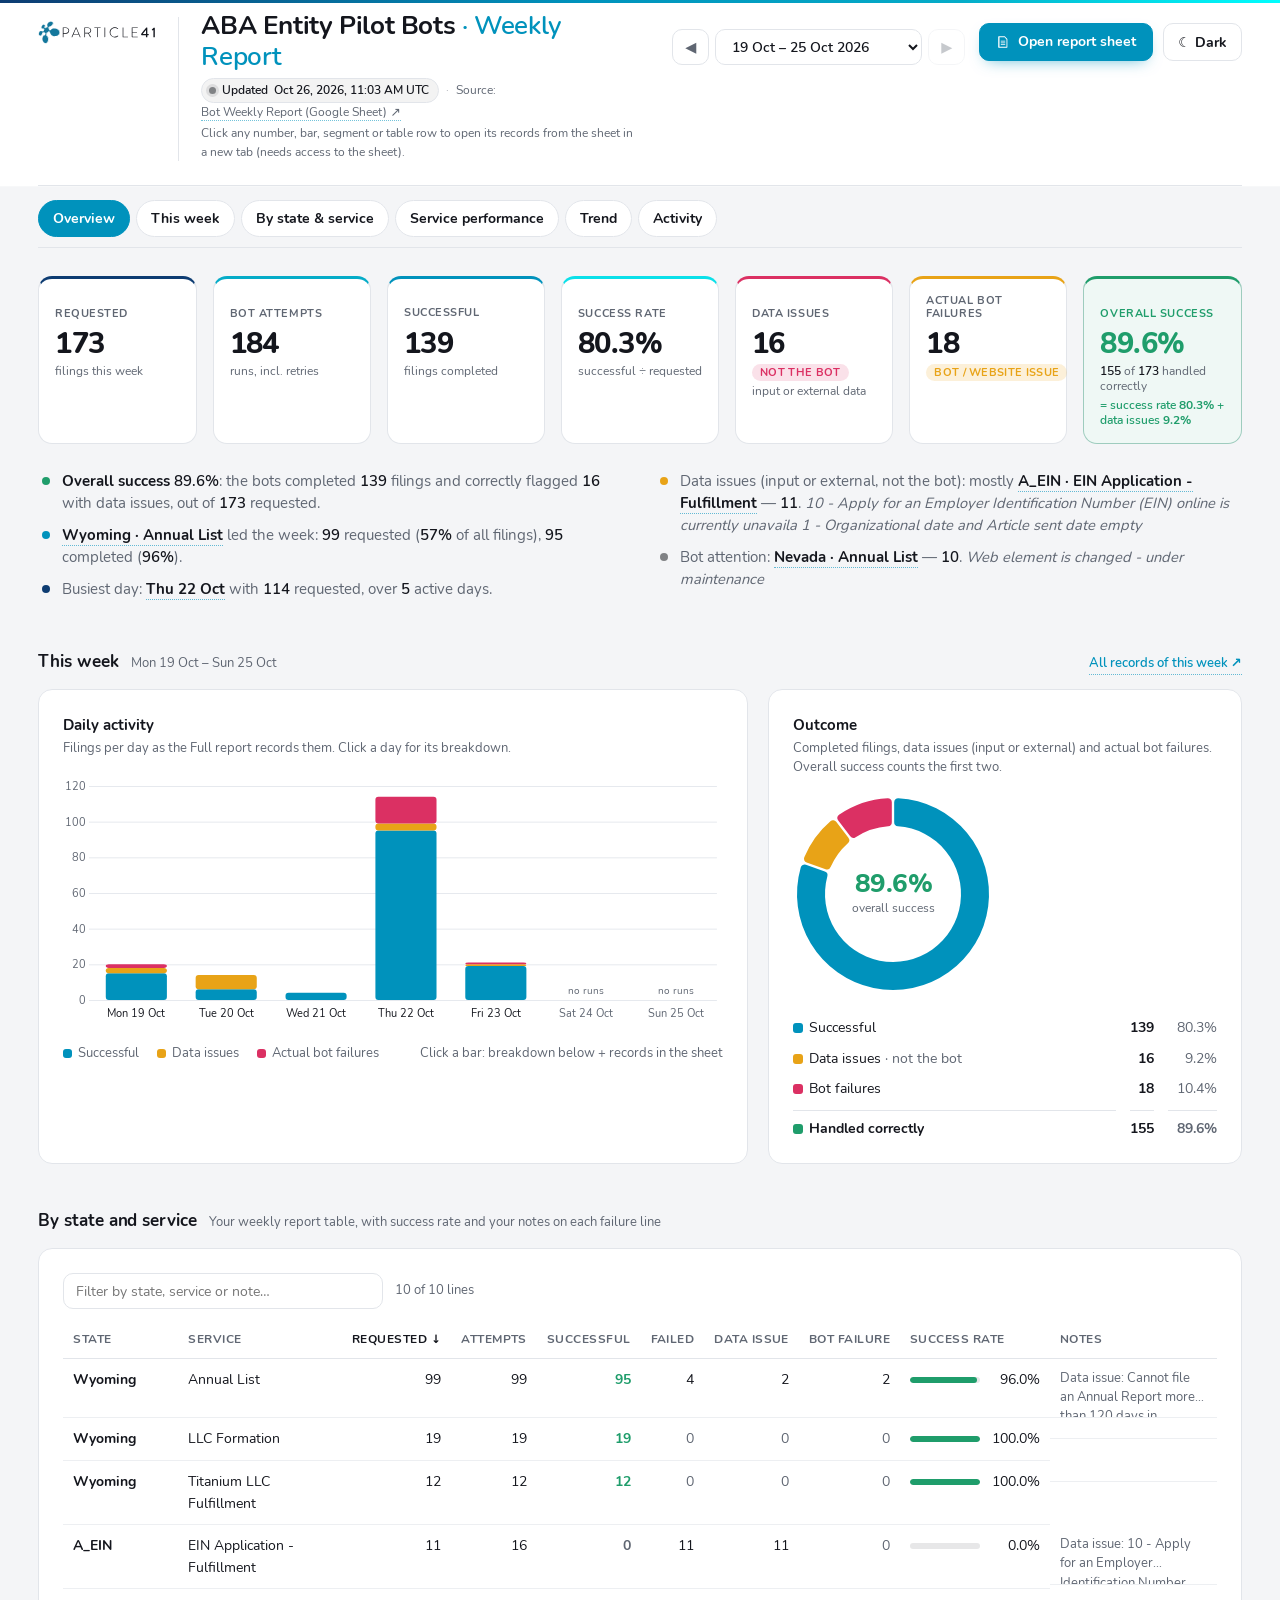
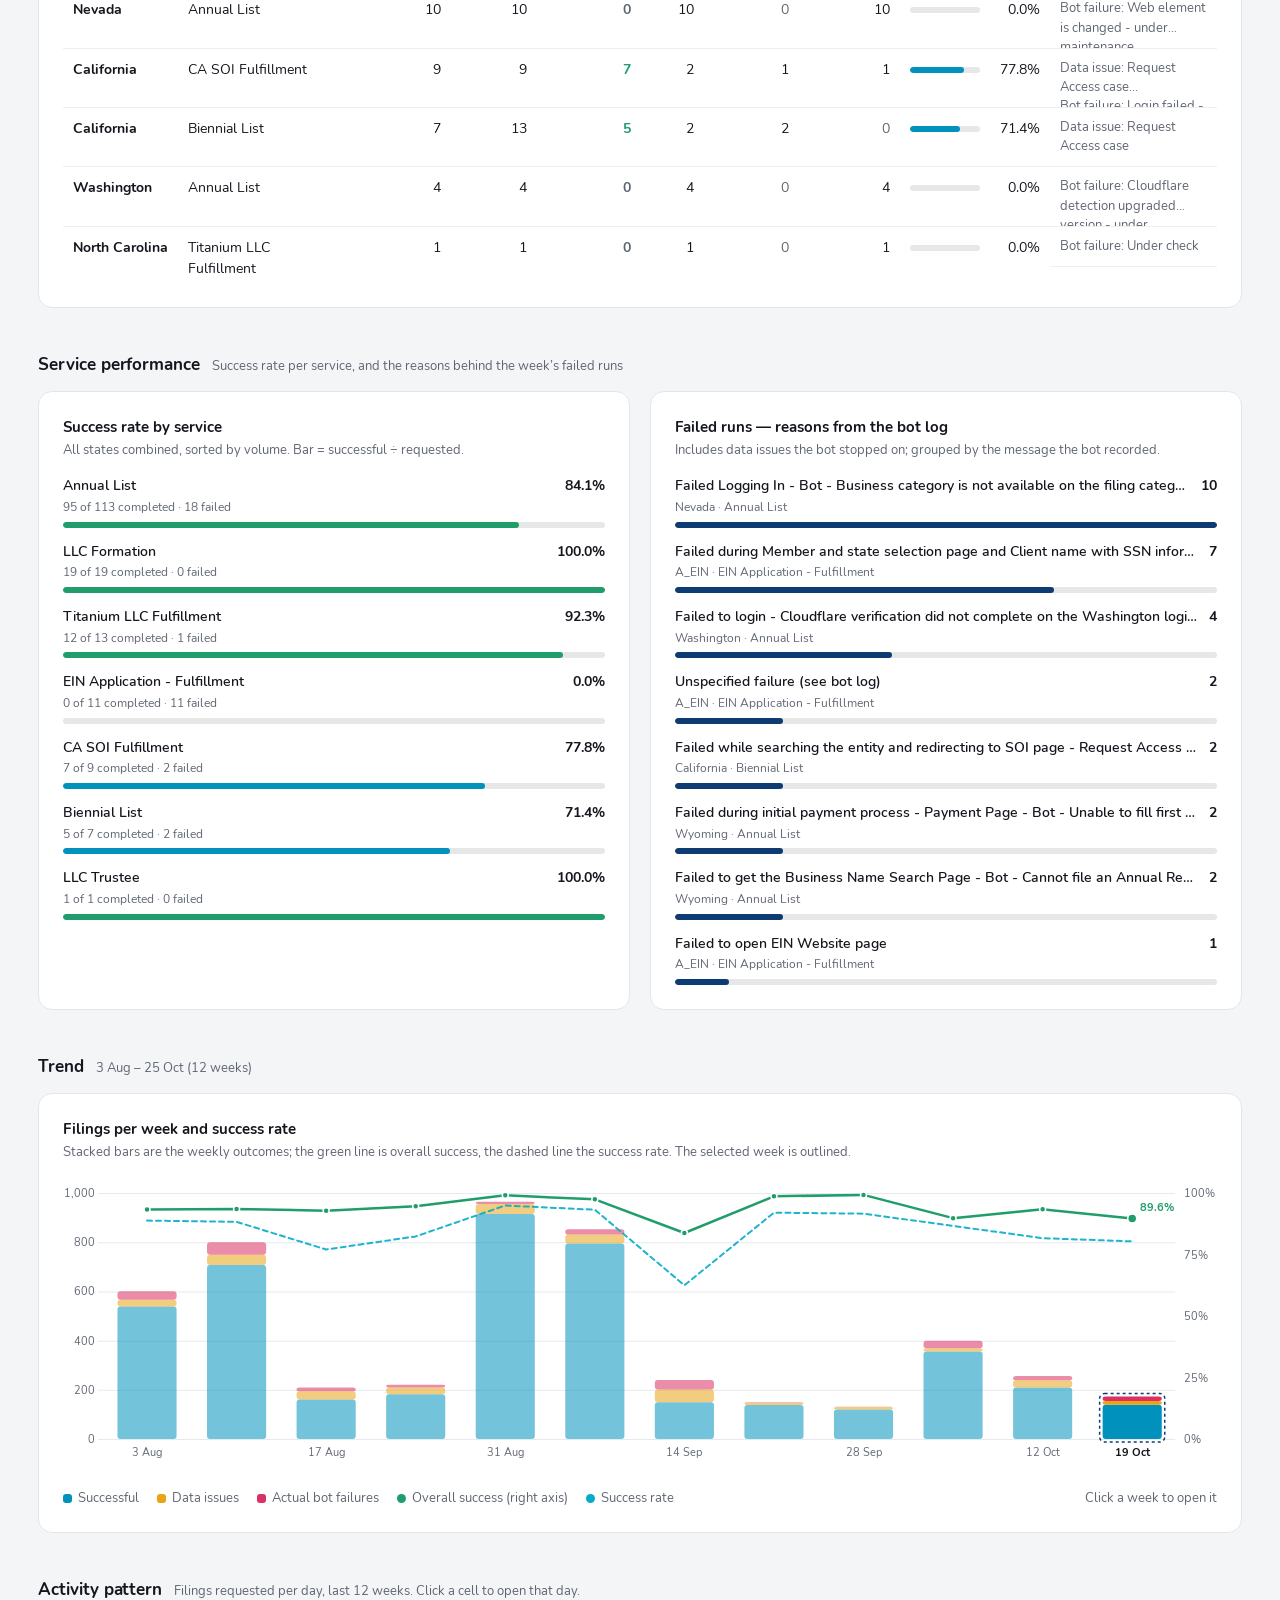
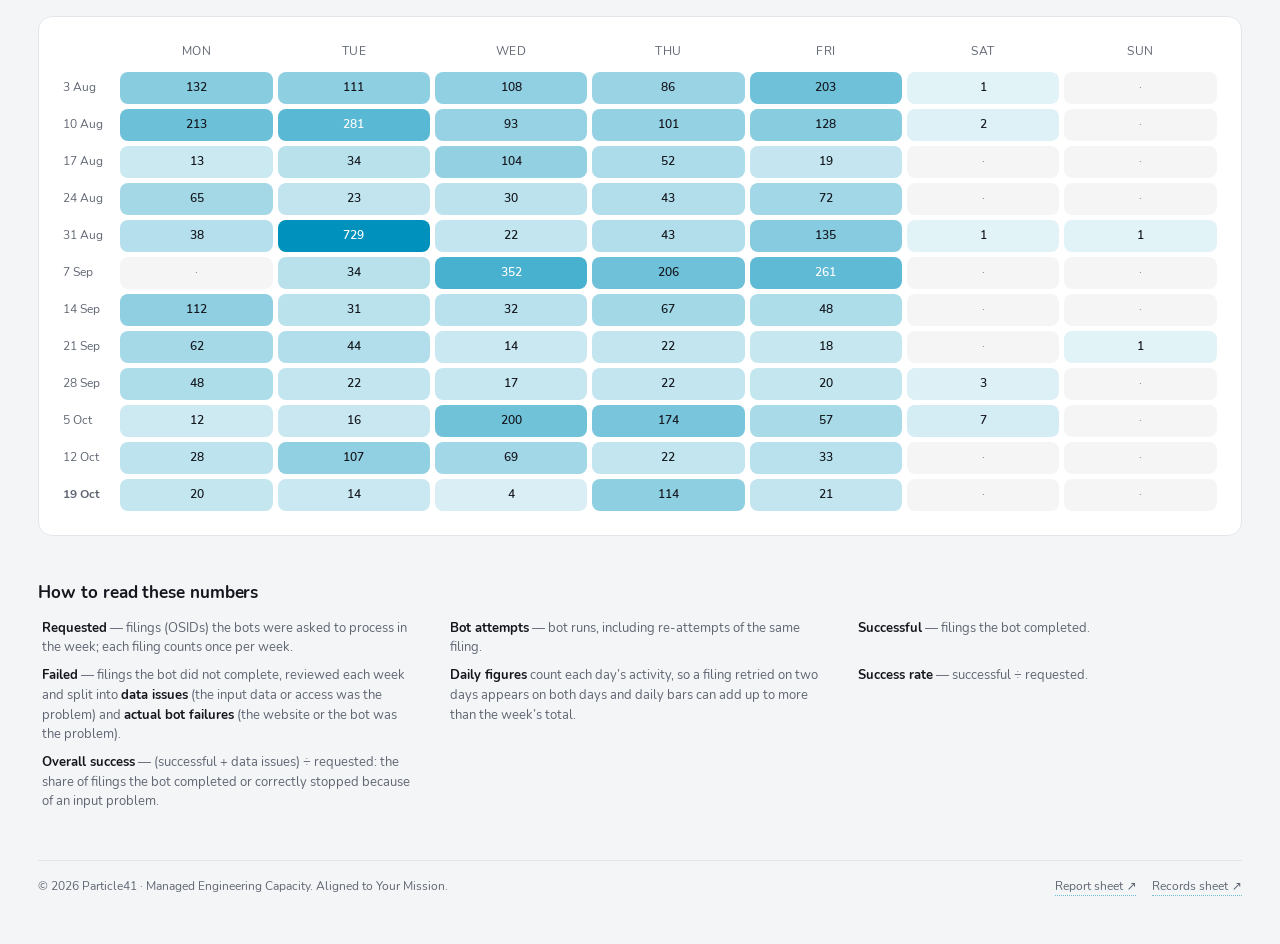
==== commit 778b2578: "Header row alignment, proper buttons, firmer section nav, single-line legend" ====
--- a/index.html
+++ b/index.html
@@ -8,7 +8,7 @@
 <meta name="robots" content="noindex, nofollow">
 <link rel="icon" href="assets/favicon.svg" type="image/svg+xml">
 <link rel="stylesheet" href="assets/fonts.css?v=33737d2f">
-<link rel="stylesheet" href="assets/site.css?v=23783844">
+<link rel="stylesheet" href="assets/site.css?v=06fe86fb">
 <script>(function(){try{var t=localStorage.getItem('aba-theme');if(t!=='light'&&t!=='dark')t=window.matchMedia&&window.matchMedia('(prefers-color-scheme: dark)').matches?'dark':'light';document.documentElement.setAttribute('data-theme',t);}catch(e){}})();</script>
 </head>
 <body>
@@ -165,11 +165,11 @@
         <button type="button" class="prev" aria-label="Previous week">◀</button>
         <select class="wsel" aria-label="Week"></select>
         <button type="button" class="next" aria-label="Next week">▶</button>
-        <button type="button" class="btn latest" title="Jump to the latest week">Latest</button>
-      <button type="button" class="btn theme" id="theme-toggle" aria-label="Switch theme">☾ Dark</button>
+        <button type="button" class="btn latest" title="Jump to the latest week">↻ Latest week</button>
       </div>
       <div class="tools">
         <a class="btn primary" id="sheet-link" href="https://docs.google.com/spreadsheets/d/1MYS5uFP98sC8SKEyWMx2gqQgsGJTbV4cogqcWTJj4cY/edit?gid=726975820#gid=726975820" target="_blank" rel="noopener" title="Open the main Bot Weekly Report sheet — every record behind this report"><svg class="ico" viewBox="0 0 16 16" width="14" height="14" aria-hidden="true"><path fill="currentColor" d="M3 1.5h7l3 3V14a.5.5 0 0 1-.5.5h-9.5A.5.5 0 0 1 2.5 14V2a.5.5 0 0 1 .5-.5zm1 1v11h8V5.2L9.8 2.5H4zm1.5 4h5v1h-5v-1zm0 2h5v1h-5v-1zm0 2h5v1h-5v-1z"/></svg>Open report sheet</a>
+        <button type="button" class="btn theme" id="theme-toggle" aria-label="Switch theme">☾ Dark</button>
       </div>
     </div>
   </header>
@@ -315,6 +315,6 @@
 </main>
 <script src="assets/d3.min.js?v=f2094bbf"></script>
 <script src="assets/site.js?v=da735b81"></script>
-<script src="assets/app.js?v=71ffda61"></script>
+<script src="assets/app.js?v=ee427404"></script>
 </body>
 </html>
--- a/assets/site.css
+++ b/assets/site.css
@@ -22,7 +22,6 @@
   background: linear-gradient(90deg, var(--color-border-line) 25%, color-mix(in srgb, var(--color-border-line) 45%, transparent) 50%, var(--color-border-line) 75%);
   background-size: 200% 100%; animation: aba-shimmer 1.4s linear infinite; }
 @keyframes aba-shimmer { from { background-position: 200% 0; } to { background-position: -200% 0; } }
-.p41 .btn.theme { font-size: 0.8rem; height: 32px; border: 0; margin-left: 4px; }
 /* header as a full-width band */
 .p41 .hdr { background: var(--color-panel); box-shadow: 0 0 0 100vmax var(--color-panel); clip-path: inset(0 -100vmax); padding-top: 22px; padding-bottom: 22px; margin-bottom: 4px; }
 .p41 .hdr .meta { max-width: 70ch; }
@@ -60,22 +59,39 @@
 .p41 .status { display: inline-flex; align-items: center; gap: 6px; padding: 2px 9px 2px 7px; border-radius: 999px; background: color-mix(in srgb, var(--color-fg) 5%, transparent); border: 1px solid var(--p-line); color: var(--color-fg); font-weight: 600; }
 .p41 .status i { width: 7px; height: 7px; border-radius: 50%; background: var(--p-gray); box-shadow: 0 0 0 3px color-mix(in srgb, var(--p-gray) 20%, transparent); }
 .p41 .status.live i { background: var(--p-green); box-shadow: 0 0 0 3px color-mix(in srgb, var(--p-green) 22%, transparent); }
-.p41 .srclink { color: var(--color-fg-muted); text-decoration: none; border-bottom: 1px dotted color-mix(in srgb, var(--p-blue) 55%, transparent); }
+.p41 .srclink { color: var(--color-fg-muted); text-decoration: none; border-bottom: 1px dotted color-mix(in srgb, var(--p-blue) 55%, transparent); white-space: nowrap; }
+.p41 .meta .status { white-space: nowrap; }
 .p41 .srclink:hover { color: var(--p-blue); border-bottom-style: solid; }
-.p41 .actions { display: flex; flex-direction: column; align-items: flex-end; gap: 10px; flex: 0 0 auto; margin-top: 6px; }
-.p41 .tools { display: flex; align-items: center; gap: 8px; }
+.p41 .actions { display: flex; flex-wrap: wrap; align-items: center; justify-content: flex-end; gap: 10px 14px; flex: 0 0 auto; margin-top: 8px; }
+.p41 .tools { display: flex; align-items: center; gap: 10px; }
+.p41 .btn.latest { height: 38px; font-size: 0.84rem; font-weight: 700; border: 1px solid color-mix(in srgb, var(--p-blue) 45%, var(--p-line)); color: var(--p-blue); background: color-mix(in srgb, var(--p-blue) 12%, transparent); padding: 0 12px; }
+.p41 .btn.latest:hover { background: var(--p-blue); color: #fff; }
+.p41 .btn.latest:disabled { display: none; }
+.p41 .btn.theme { display: inline-flex; align-items: center; gap: 6px; height: 38px; font-size: 0.86rem; font-weight: 700; color: var(--color-fg); border: 1px solid var(--p-line); background: var(--color-panel); padding: 0 14px; }
+.p41 .btn.theme:hover { border-color: var(--p-blue); color: var(--p-blue); }
+@media (prefers-reduced-motion: no-preference) {
+  .p41 .btn.primary { animation: p41-glow 1.5s ease-out infinite; }
+  @keyframes p41-glow {
+    0% { box-shadow: 0 0 0 0 color-mix(in srgb, var(--p-blue) 55%, transparent), 0 6px 16px -8px color-mix(in srgb, var(--p-blue) 70%, transparent); }
+    70% { box-shadow: 0 0 0 9px color-mix(in srgb, var(--p-blue) 0%, transparent), 0 6px 16px -8px color-mix(in srgb, var(--p-blue) 70%, transparent); }
+    100% { box-shadow: 0 0 0 0 color-mix(in srgb, var(--p-blue) 0%, transparent), 0 6px 16px -8px color-mix(in srgb, var(--p-blue) 70%, transparent); }
+  }
+  .p41 .btn.primary:hover { animation: none; }
+}
 .p41 .btn.primary { display: inline-flex; align-items: center; gap: 8px; background: var(--p-blue); color: #fff; border-color: var(--p-blue); font-weight: 700; height: 38px; padding: 0 16px; box-shadow: 0 6px 16px -8px color-mix(in srgb, var(--p-blue) 70%, transparent); text-decoration: none; transition: transform .15s ease, box-shadow .15s ease, background .15s ease; }
 .p41 .btn.primary:hover { background: var(--p-navy); border-color: var(--p-navy); color: #fff; transform: translateY(-1px); box-shadow: 0 10px 20px -10px color-mix(in srgb, var(--p-blue) 80%, transparent); }
 .p41.is-dark .btn.primary { color: #0F1115; }
 .p41.is-dark .btn.primary:hover { background: var(--p-cerulean); border-color: var(--p-cerulean); color: #0F1115; }
 .p41 .btn .ico { flex: none; }
-@media (max-width: 720px) { .p41 .actions { align-items: stretch; width: 100%; } .p41 .wk { flex-wrap: wrap; } .p41 .wk select { flex: 1 1 160px; min-width: 0; } .p41 .btn.primary { justify-content: center; width: 100%; } }
+@media (max-width: 720px) { .p41 .actions { width: 100%; justify-content: flex-start; } .p41 .wk { flex-wrap: wrap; } .p41 .wk select { flex: 1 1 160px; min-width: 0; } .p41 .tools { width: 100%; } .p41 .btn.primary { flex: 1 1 auto; justify-content: center; } }
 /* section navigation */
 .p41 .subnav { position: sticky; top: 0; z-index: 20; display: flex; gap: 2px; overflow-x: auto; scrollbar-width: none; padding: 8px 0; margin: 0 0 8px; background: color-mix(in srgb, var(--color-bg) 86%, transparent); backdrop-filter: blur(10px); -webkit-backdrop-filter: blur(10px); border-bottom: 1px solid var(--p-line); }
 .p41 .subnav::-webkit-scrollbar { display: none; }
-.p41 .subnav button { all: unset; cursor: pointer; font-family: var(--p-font); font-size: 0.82rem; font-weight: 600; color: var(--color-fg-muted); padding: 6px 12px; border-radius: 999px; white-space: nowrap; transition: color .15s ease, background .15s ease; }
-.p41 .subnav button:hover { color: var(--color-fg); background: color-mix(in srgb, var(--color-fg) 6%, transparent); }
-.p41 .subnav button.on { color: var(--p-blue); background: color-mix(in srgb, var(--p-blue) 10%, transparent); }
+.p41 .subnav { gap: 6px; padding: 10px 0; }
+.p41 .subnav button { all: unset; cursor: pointer; font-family: var(--p-font); font-size: 0.88rem; font-weight: 700; color: var(--color-fg); padding: 7px 14px; border-radius: 999px; white-space: nowrap; border: 1px solid var(--p-line); background: var(--color-panel); transition: color .15s ease, background .15s ease, border-color .15s ease; }
+.p41 .subnav button:hover { border-color: var(--p-blue); color: var(--p-blue); }
+.p41 .subnav button.on { color: #fff; background: var(--p-blue); border-color: var(--p-blue); }
+.p41.is-dark .subnav button.on { color: #0F1115; }
 .p41 .sec, .p41 .kpis { scroll-margin-top: 64px; }
 .p41 .foot .flinks { display: flex; gap: 16px; }
 .p41 .foot a { color: var(--color-fg-muted); text-decoration: none; border-bottom: 1px dotted color-mix(in srgb, var(--p-blue) 55%, transparent); }
@@ -91,8 +107,7 @@
 .p41 .wk button, .p41 .btn { color: var(--color-fg-muted); }
 .p41 .wk button:hover, .p41 .btn:hover { border-color: var(--p-blue); color: var(--p-blue); }
 .p41 .wk button:disabled { opacity: .35; cursor: default; }
-.p41 .btn.latest { font-size: 0.8rem; height: 32px; border: 0; }
-.p41 .btn.latest:disabled { visibility: hidden; }
+
 
 .p41 .hint { margin-top: 2px; }
 .p41 a.rl, .p41 a.rlink { color: inherit; text-decoration: none; border-bottom: 1px dotted color-mix(in srgb, var(--p-blue) 60%, transparent); }
@@ -107,7 +122,7 @@
 .p41 .sec-title span { font-size: 0.82rem; color: var(--color-fg-muted); }
 .p41 .grid { display: grid; gap: 20px; grid-template-columns: 1fr; }
 @media (min-width: 900px) { .p41 .grid.two { grid-template-columns: 1fr 1fr; } .p41 .grid.wide-left { grid-template-columns: 3fr 2fr; } }
-@media (min-width: 1300px) { .p41 .grid.wide-left { grid-template-columns: 2fr 1fr; } }
+@media (min-width: 1300px) { .p41 .grid.wide-left { grid-template-columns: 3fr 2fr; } }
 .p41 .card { background: var(--color-panel); border: 1px solid var(--p-line); border-radius: var(--p-radius); padding: 24px; min-width: 0; position: relative; }
 .p41 .card h3 { font-family: var(--p-font); font-size: 0.95rem; font-weight: 700; margin: 0; }
 .p41 .card .note { margin: 2px 0 16px; font-size: 0.82rem; color: var(--color-fg-muted); }
@@ -156,13 +171,13 @@
 
 /* ---------- donut ---------- */
 .p41 .donut-wrap { display: flex; gap: 24px; align-items: center; flex-wrap: wrap; }
-.p41 .donut-wrap .chart { flex: 0 0 220px; width: 220px; min-height: 220px; }
+.p41 .donut-wrap .chart { flex: 0 0 200px; width: 200px; min-height: 200px; }
 .p41 .donut-center { position: absolute; left: 0; right: 0; top: 0; display: flex; flex-direction: column; align-items: center; justify-content: center; pointer-events: none; }
 .p41 .donut-center .big { font-weight: 800; font-size: 1.6rem; letter-spacing: -0.02em; line-height: 1; }
 .p41 .donut-legend .tot { border-top: 1px solid var(--p-line); padding-top: 8px; font-weight: 700; }
 .p41 .donut-legend .p.tot { font-weight: 700; }
 .p41 .donut-center .small { font-size: 0.72rem; color: var(--color-fg-muted); margin-top: 3px; }
-.p41 .donut-legend { flex: 1 1 180px; display: grid; grid-template-columns: 1fr auto auto; gap: 10px 14px; font-size: 0.86rem; align-items: center; }
+.p41 .donut-legend { flex: 1 1 250px; display: grid; grid-template-columns: 1fr auto auto; gap: 10px 14px; font-size: 0.86rem; align-items: center; white-space: nowrap; }
 .p41 .donut-legend .n { font-weight: 700; color: var(--color-fg); text-align: right; }
 .p41 .donut-legend .p { color: var(--color-fg-muted); text-align: right; min-width: 3.5em; }
 
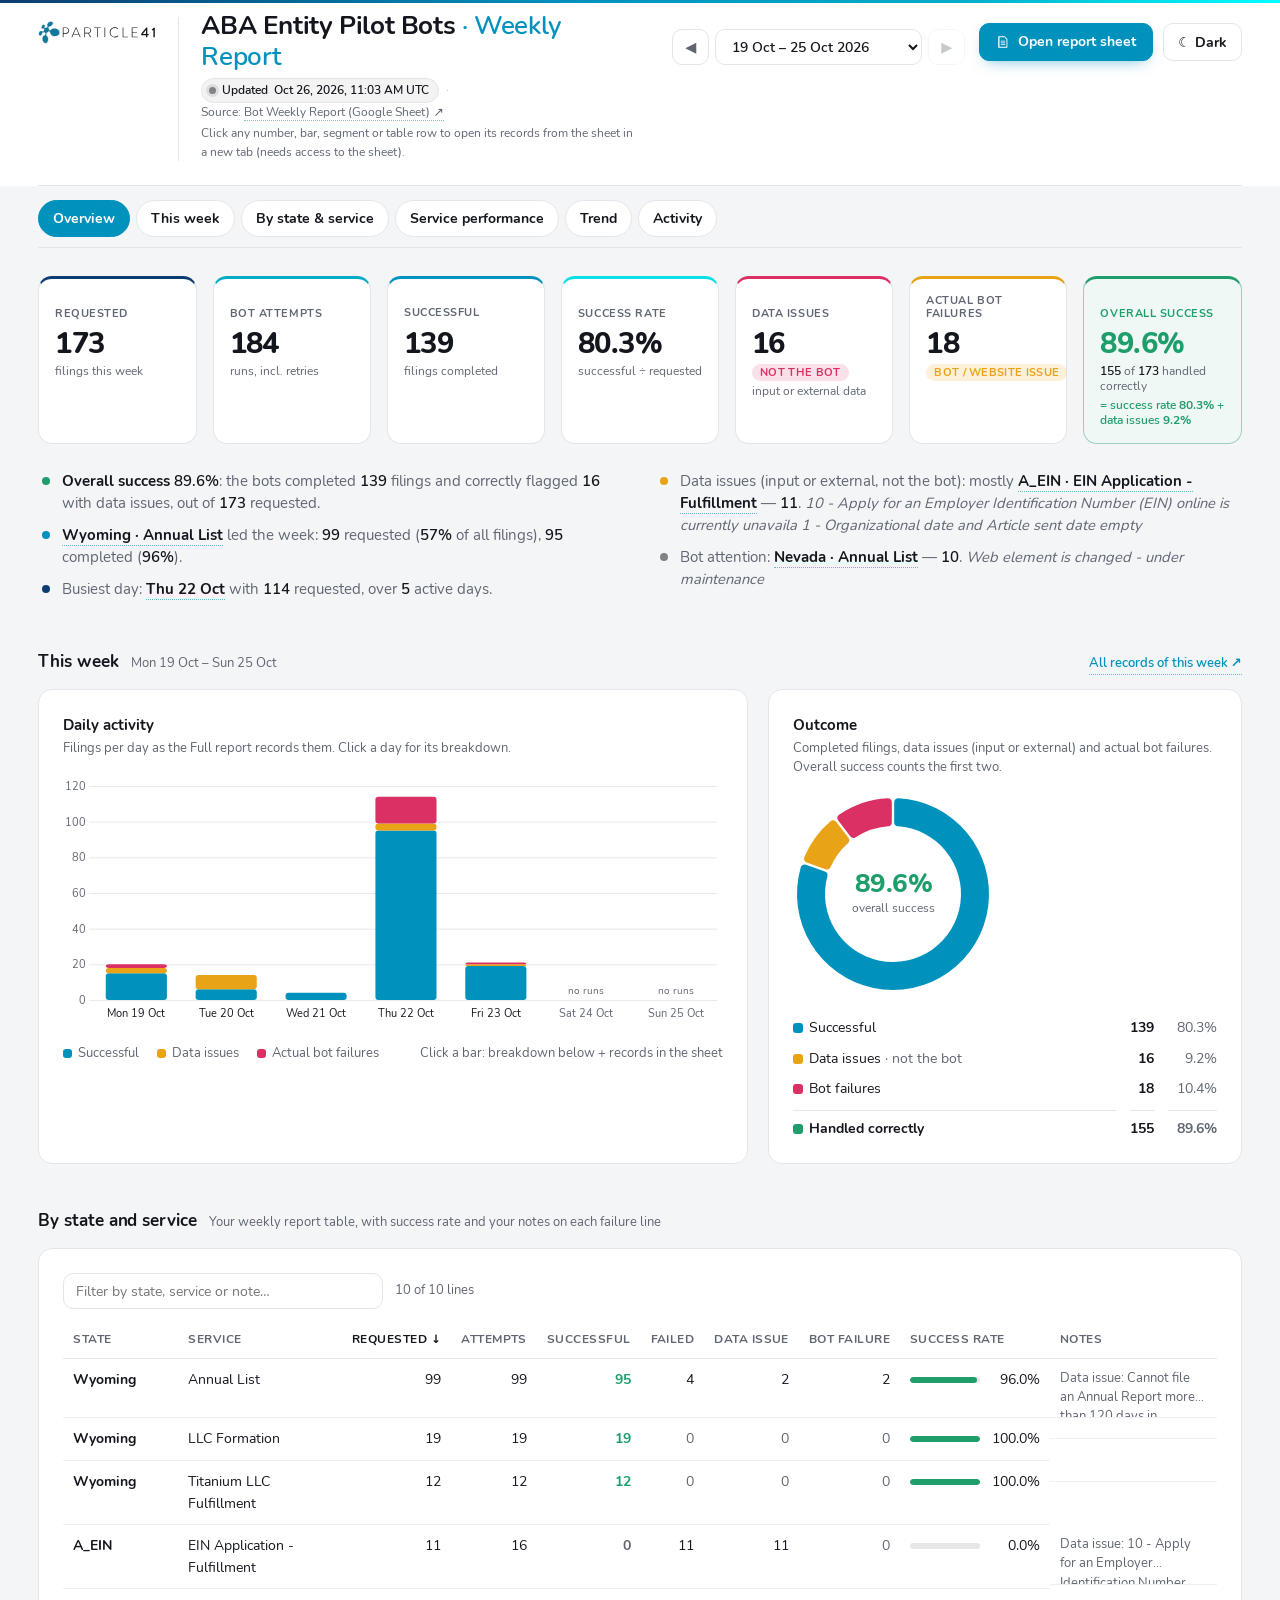
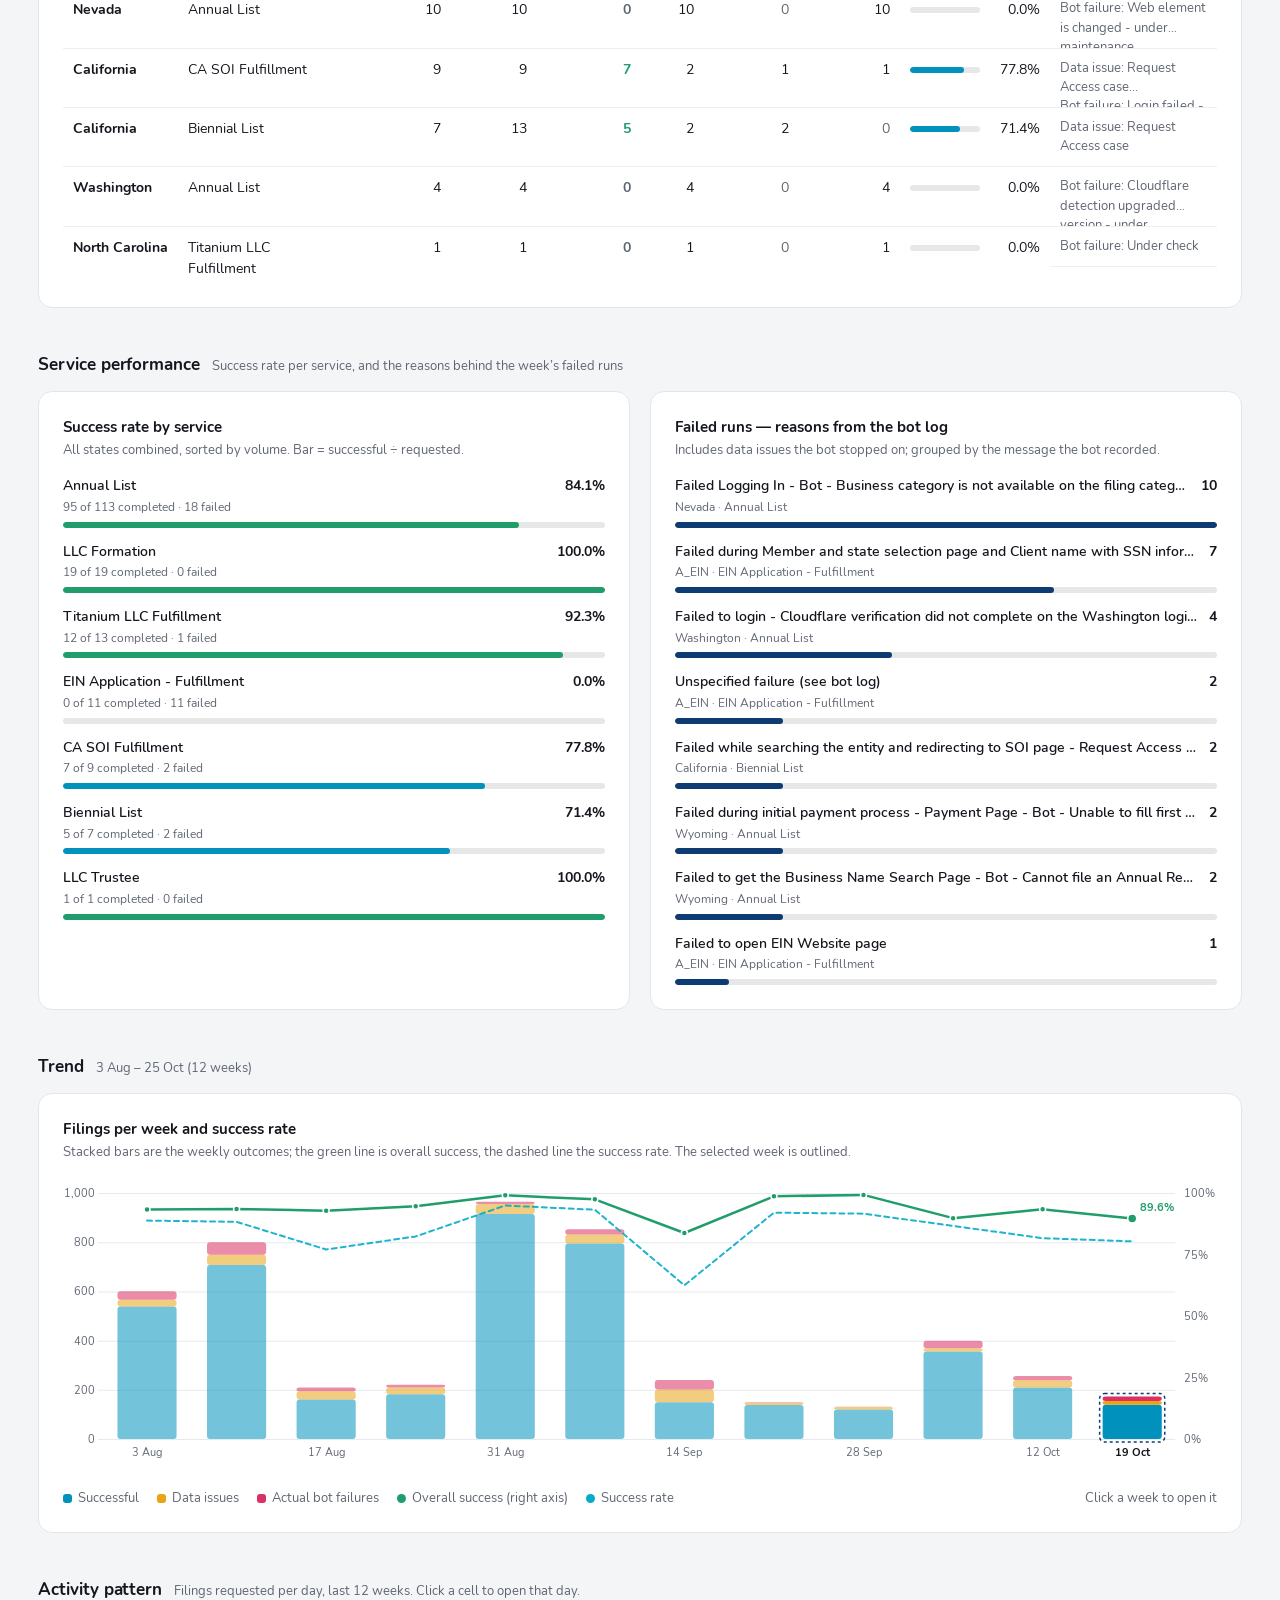
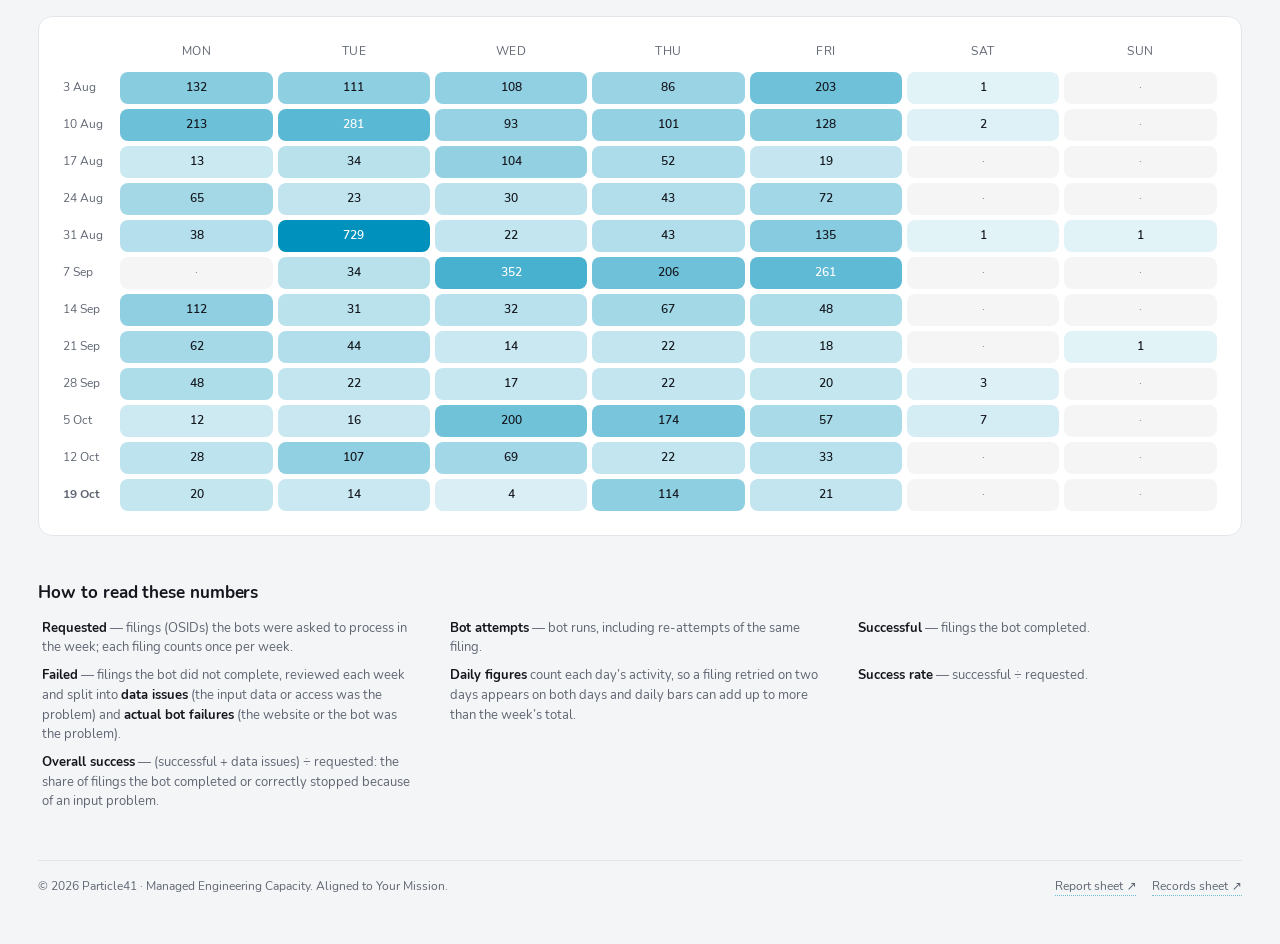
==== commit bb55fa46: "Keep the source link on one line" ====
--- a/index.html
+++ b/index.html
@@ -8,7 +8,7 @@
 <meta name="robots" content="noindex, nofollow">
 <link rel="icon" href="assets/favicon.svg" type="image/svg+xml">
 <link rel="stylesheet" href="assets/fonts.css?v=33737d2f">
-<link rel="stylesheet" href="assets/site.css?v=06fe86fb">
+<link rel="stylesheet" href="assets/site.css?v=9e4d37e7">
 <script>(function(){try{var t=localStorage.getItem('aba-theme');if(t!=='light'&&t!=='dark')t=window.matchMedia&&window.matchMedia('(prefers-color-scheme: dark)').matches?'dark':'light';document.documentElement.setAttribute('data-theme',t);}catch(e){}})();</script>
 </head>
 <body>
@@ -156,7 +156,7 @@
       <div class="divider"></div>
       <div>
         <h1>ABA Entity Pilot Bots <span class="accent">· Weekly Report</span></h1>
-        <p class="meta" id="meta-line"><span class="status" id="status-pill"><i></i>Updated <span data-source="meta" data-field="generated_at" data-row="0">—</span></span> <span class="sep">·</span> Source: <a class="srclink" href="https://docs.google.com/spreadsheets/d/1MYS5uFP98sC8SKEyWMx2gqQgsGJTbV4cogqcWTJj4cY/edit?gid=726975820#gid=726975820" target="_blank" rel="noopener">Bot Weekly Report (Google Sheet) ↗</a></p>
+        <p class="meta" id="meta-line"><span class="status" id="status-pill"><i></i>Updated <span data-source="meta" data-field="generated_at" data-row="0">—</span></span> <span class="sep">·</span> <span class="src">Source: <a class="srclink" href="https://docs.google.com/spreadsheets/d/1MYS5uFP98sC8SKEyWMx2gqQgsGJTbV4cogqcWTJj4cY/edit?gid=726975820#gid=726975820" target="_blank" rel="noopener">Bot Weekly Report (Google Sheet) ↗</a></span></p>
         <p class="meta hint">Click any number, bar, segment or table row to open its records from the sheet in a new tab (needs access to the sheet).</p>
       </div>
     </div>
--- a/assets/site.css
+++ b/assets/site.css
@@ -60,7 +60,7 @@
 .p41 .status i { width: 7px; height: 7px; border-radius: 50%; background: var(--p-gray); box-shadow: 0 0 0 3px color-mix(in srgb, var(--p-gray) 20%, transparent); }
 .p41 .status.live i { background: var(--p-green); box-shadow: 0 0 0 3px color-mix(in srgb, var(--p-green) 22%, transparent); }
 .p41 .srclink { color: var(--color-fg-muted); text-decoration: none; border-bottom: 1px dotted color-mix(in srgb, var(--p-blue) 55%, transparent); white-space: nowrap; }
-.p41 .meta .status { white-space: nowrap; }
+.p41 .meta .status, .p41 .meta .src { white-space: nowrap; }
 .p41 .srclink:hover { color: var(--p-blue); border-bottom-style: solid; }
 .p41 .actions { display: flex; flex-wrap: wrap; align-items: center; justify-content: flex-end; gap: 10px 14px; flex: 0 0 auto; margin-top: 8px; }
 .p41 .tools { display: flex; align-items: center; gap: 10px; }
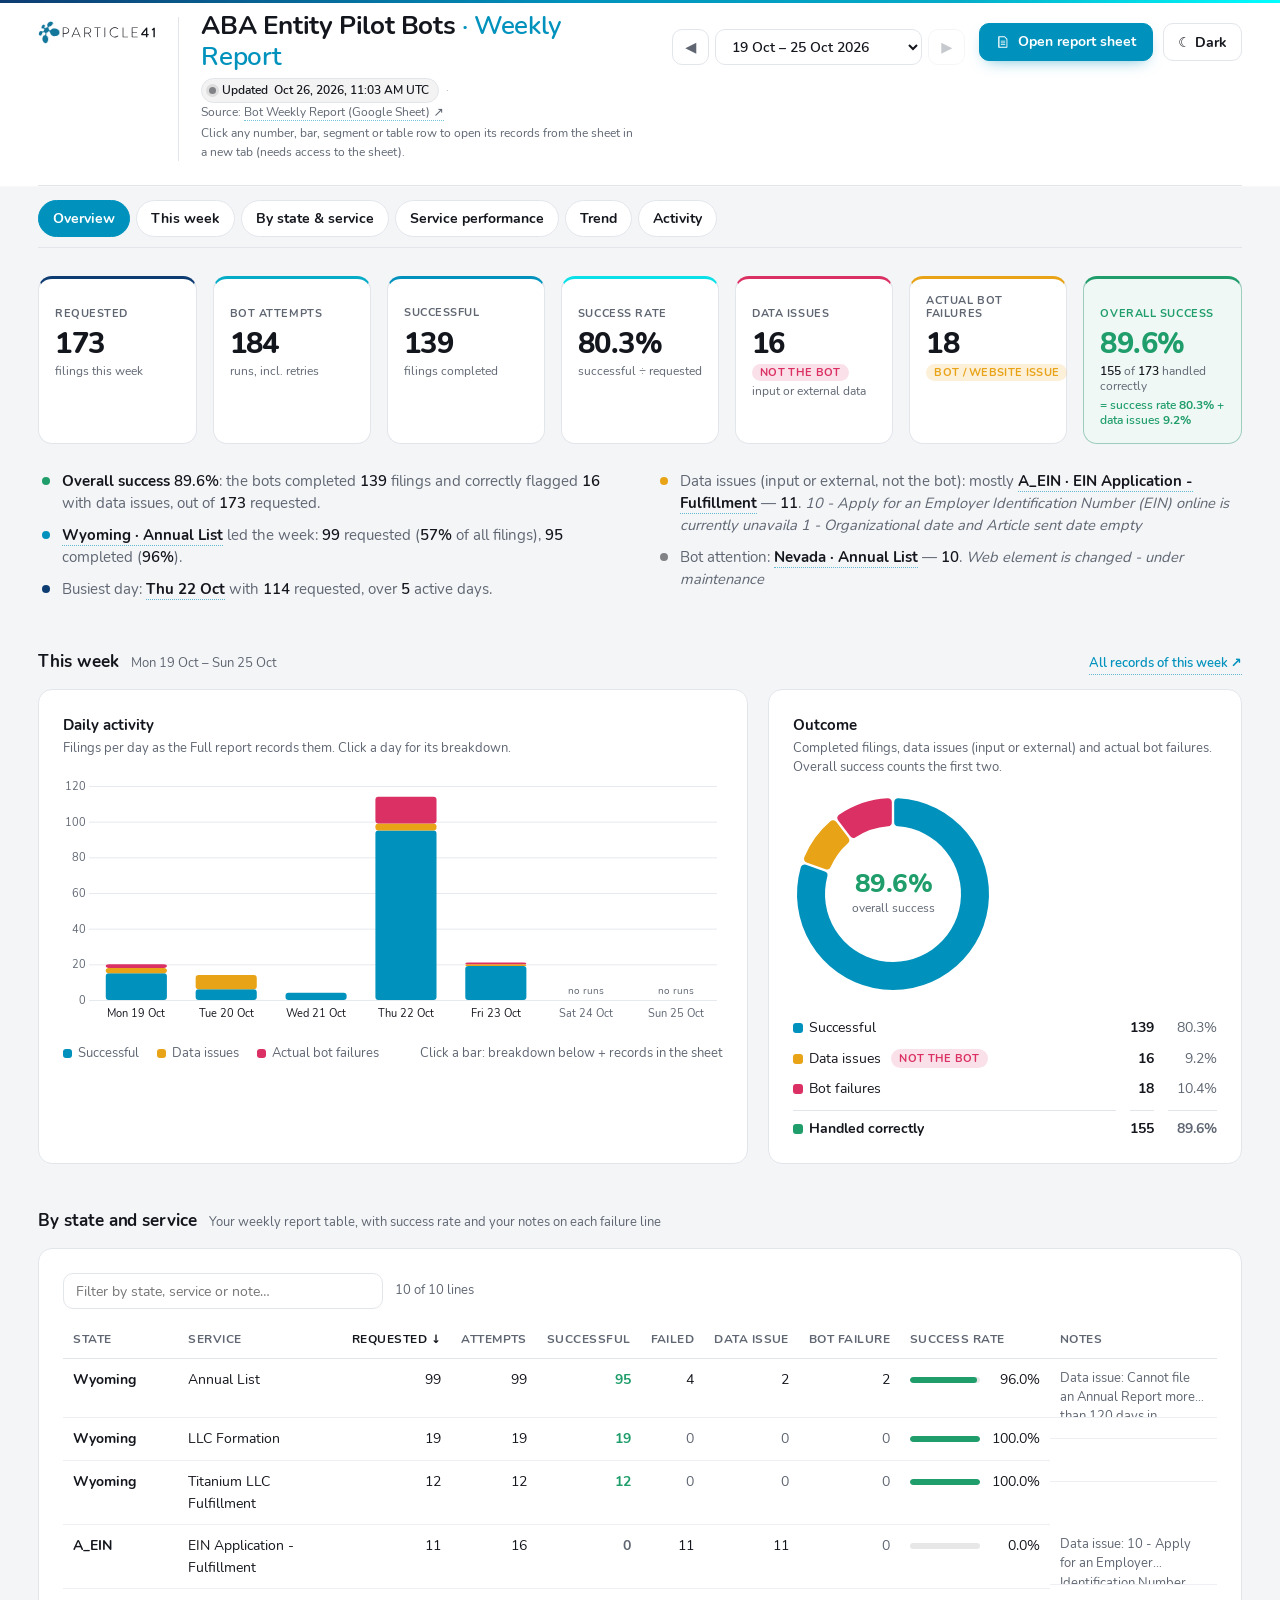
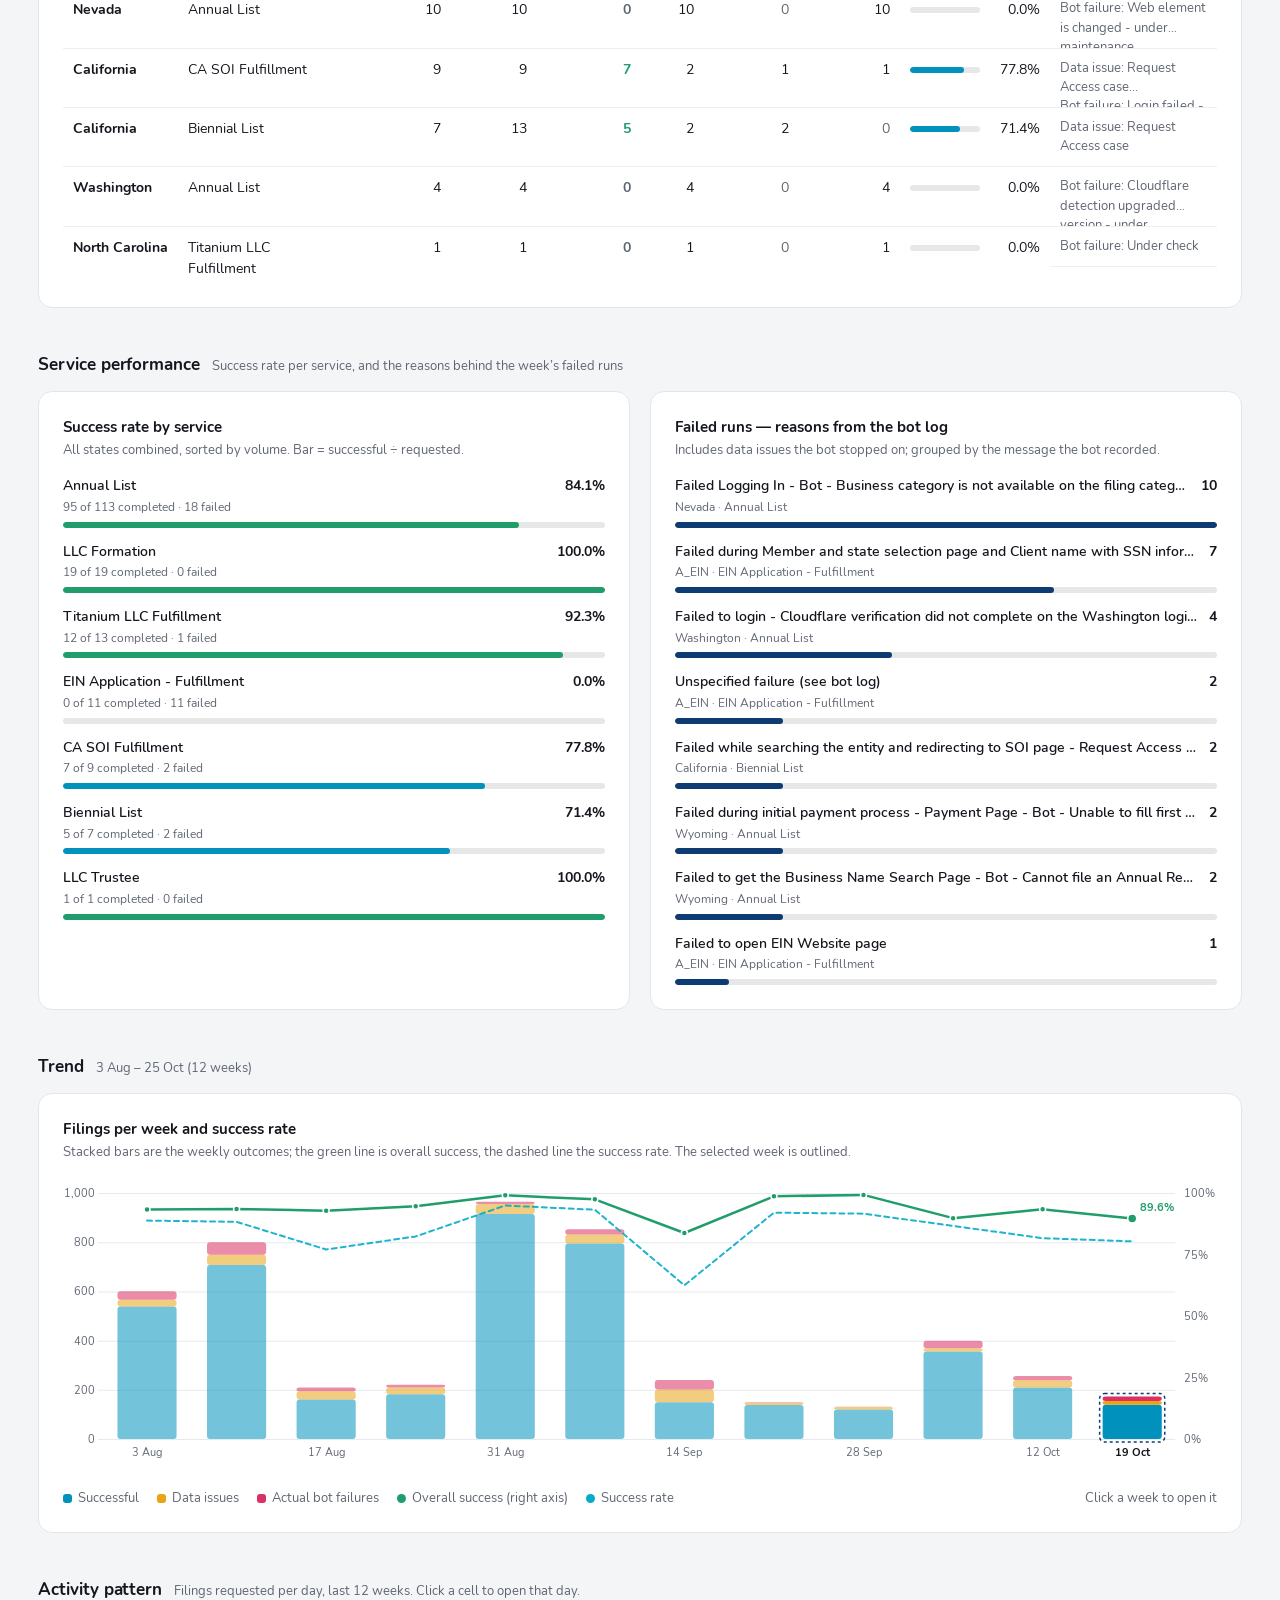
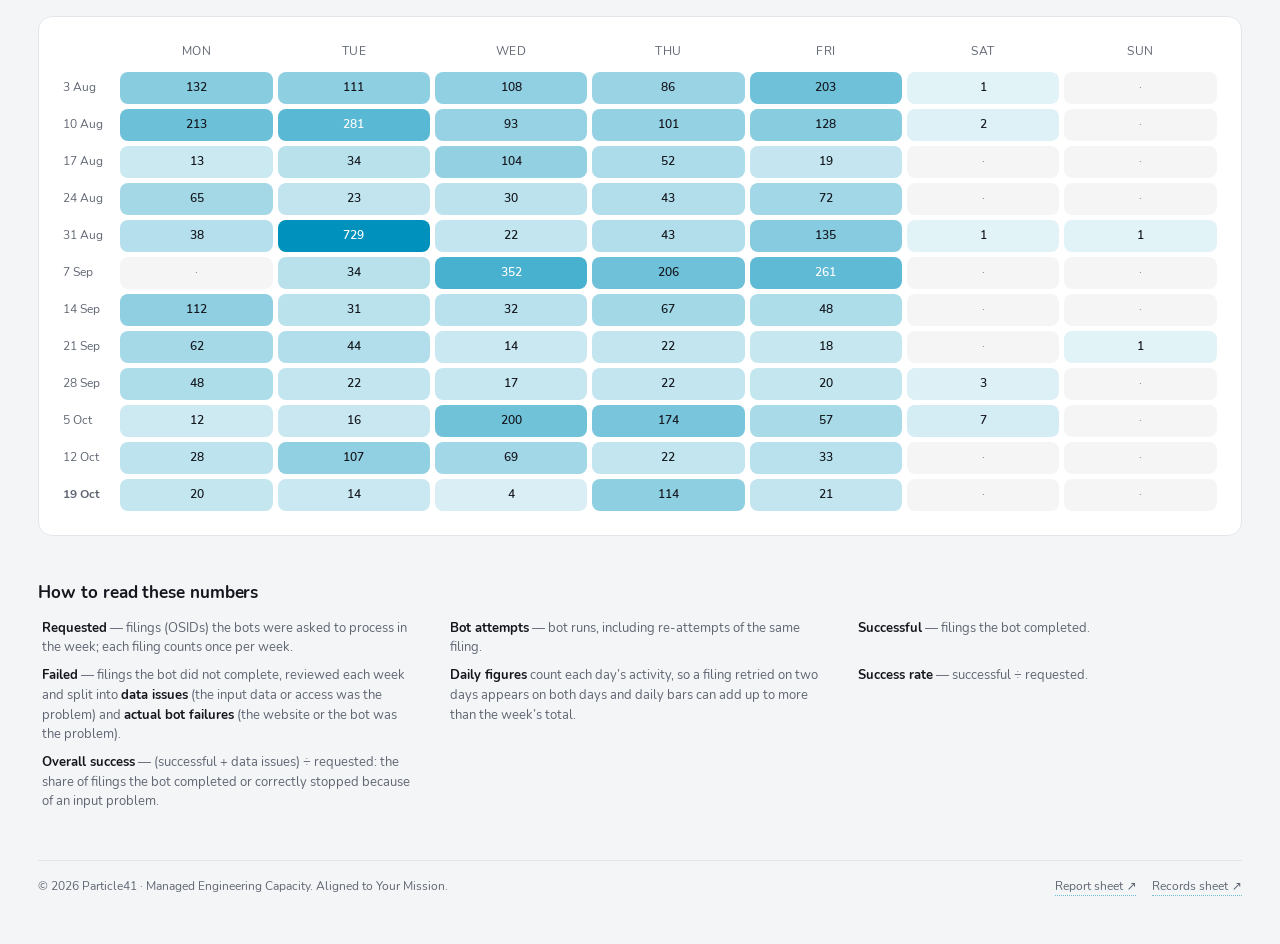
==== commit 6e9fe905: "Legend: red 'Not the bot' tag" ====
--- a/index.html
+++ b/index.html
@@ -8,7 +8,7 @@
 <meta name="robots" content="noindex, nofollow">
 <link rel="icon" href="assets/favicon.svg" type="image/svg+xml">
 <link rel="stylesheet" href="assets/fonts.css?v=33737d2f">
-<link rel="stylesheet" href="assets/site.css?v=9e4d37e7">
+<link rel="stylesheet" href="assets/site.css?v=d83e1eef">
 <script>(function(){try{var t=localStorage.getItem('aba-theme');if(t!=='light'&&t!=='dark')t=window.matchMedia&&window.matchMedia('(prefers-color-scheme: dark)').matches?'dark':'light';document.documentElement.setAttribute('data-theme',t);}catch(e){}})();</script>
 </head>
 <body>
@@ -315,6 +315,6 @@
 </main>
 <script src="assets/d3.min.js?v=f2094bbf"></script>
 <script src="assets/site.js?v=da735b81"></script>
-<script src="assets/app.js?v=ee427404"></script>
+<script src="assets/app.js?v=83f0c19e"></script>
 </body>
 </html>
--- a/assets/site.css
+++ b/assets/site.css
@@ -144,10 +144,10 @@
 .p41 .kpi.good .cap .formula { display: inline-block; margin-top: 4px; color: var(--p-green); font-weight: 600; font-size: 0.72rem; line-height: 1.3; }
 .p41 .kpi.good .cap .formula span { color: var(--p-green); font-weight: 700; }
 .p41 .good { color: var(--p-green); }
-.p41 .kpi .tag { display: inline-block; font-size: 0.66rem; font-weight: 700; letter-spacing: .03em; text-transform: uppercase; padding: 2px 8px; border-radius: 999px; white-space: nowrap; }
+.p41 .tag { display: inline-block; font-size: 0.66rem; font-weight: 700; letter-spacing: .03em; text-transform: uppercase; padding: 2px 8px; border-radius: 999px; white-space: nowrap; }
 .p41 .kpi .capx { display: block; margin-top: 3px; }
-.p41 .kpi .tag-red { color: var(--p-ruby); background: color-mix(in srgb, var(--p-ruby) 14%, transparent); }
-.p41 .kpi .tag-amber { color: var(--p-amber); background: color-mix(in srgb, var(--p-amber) 16%, transparent); }
+.p41 .tag-red { color: var(--p-ruby); background: color-mix(in srgb, var(--p-ruby) 14%, transparent); }
+.p41 .tag-amber { color: var(--p-amber); background: color-mix(in srgb, var(--p-amber) 16%, transparent); }
 
 /* ---------- highlights ---------- */
 .p41 .hl { margin: 26px 0 0; padding: 0 4px; }
@@ -174,6 +174,7 @@
 .p41 .donut-wrap .chart { flex: 0 0 200px; width: 200px; min-height: 200px; }
 .p41 .donut-center { position: absolute; left: 0; right: 0; top: 0; display: flex; flex-direction: column; align-items: center; justify-content: center; pointer-events: none; }
 .p41 .donut-center .big { font-weight: 800; font-size: 1.6rem; letter-spacing: -0.02em; line-height: 1; }
+.p41 .donut-legend .tag { margin-left: 6px; vertical-align: 1px; }
 .p41 .donut-legend .tot { border-top: 1px solid var(--p-line); padding-top: 8px; font-weight: 700; }
 .p41 .donut-legend .p.tot { font-weight: 700; }
 .p41 .donut-center .small { font-size: 0.72rem; color: var(--color-fg-muted); margin-top: 3px; }
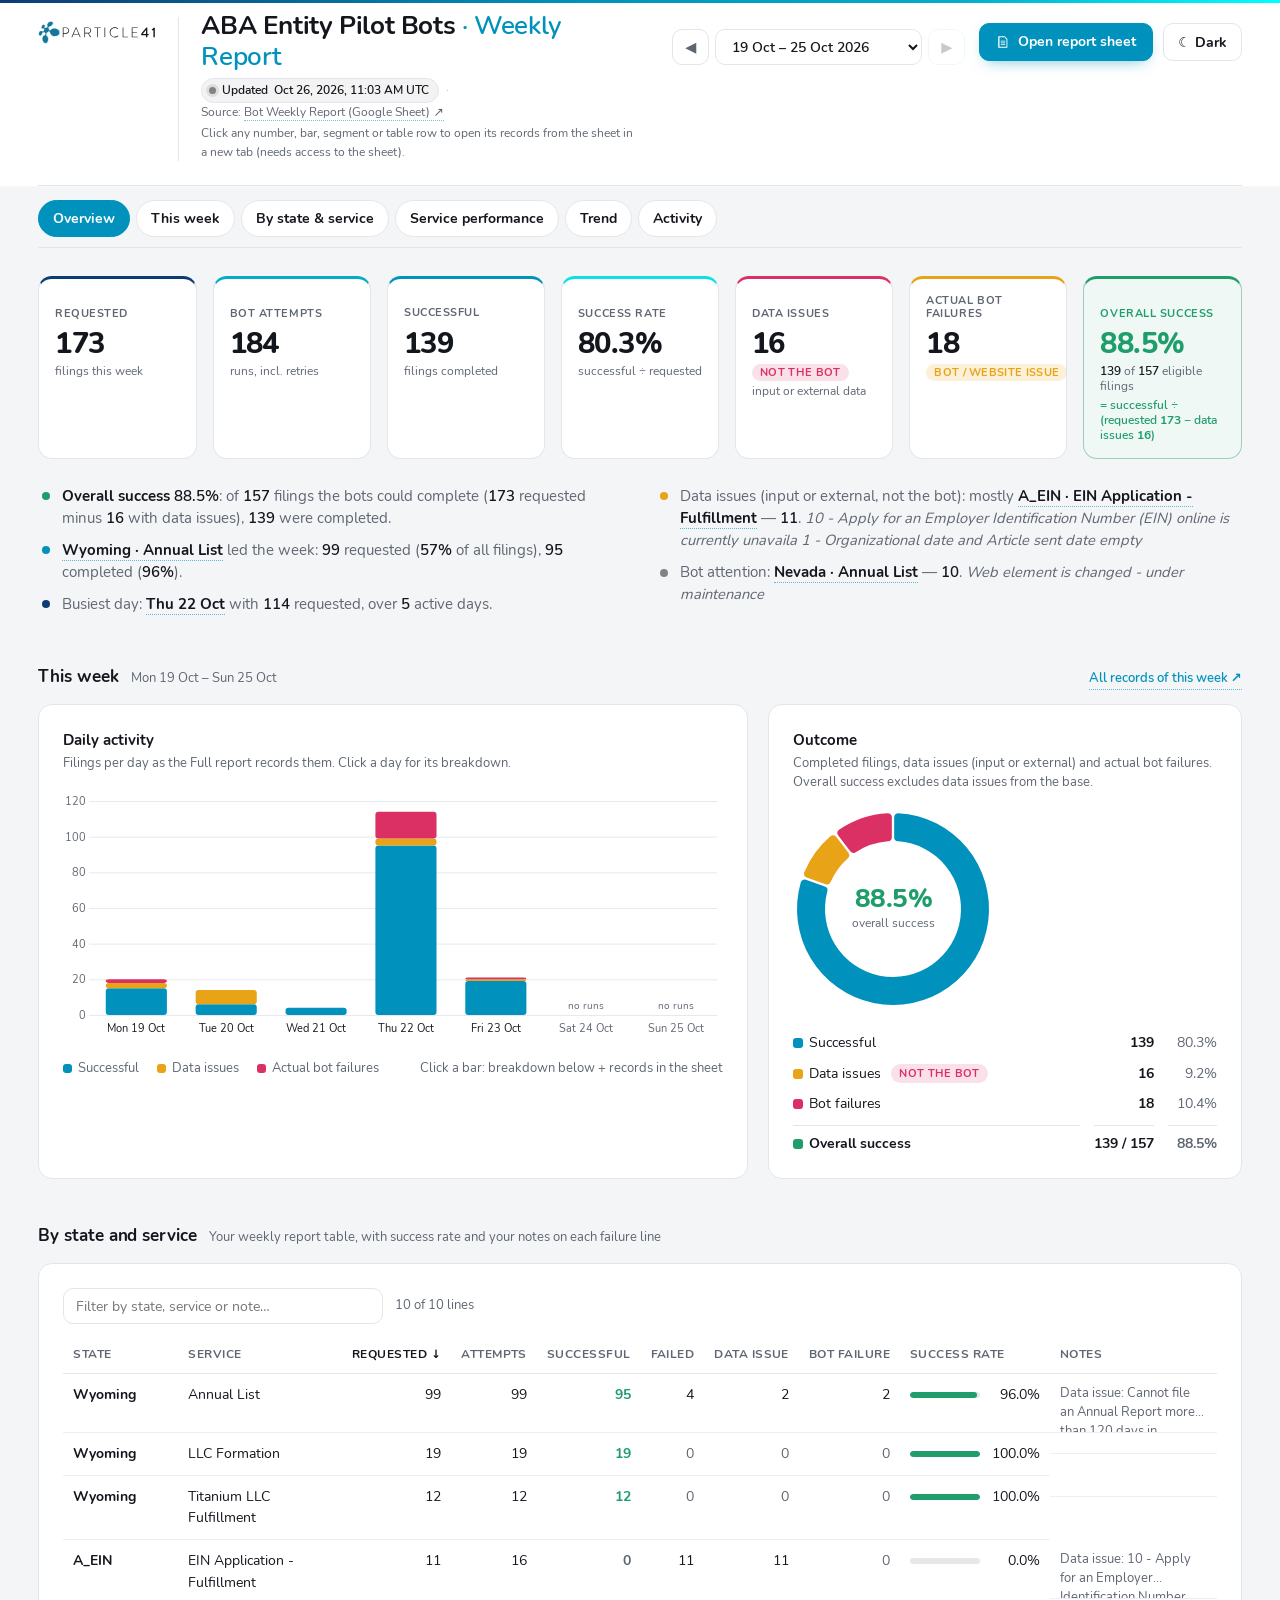
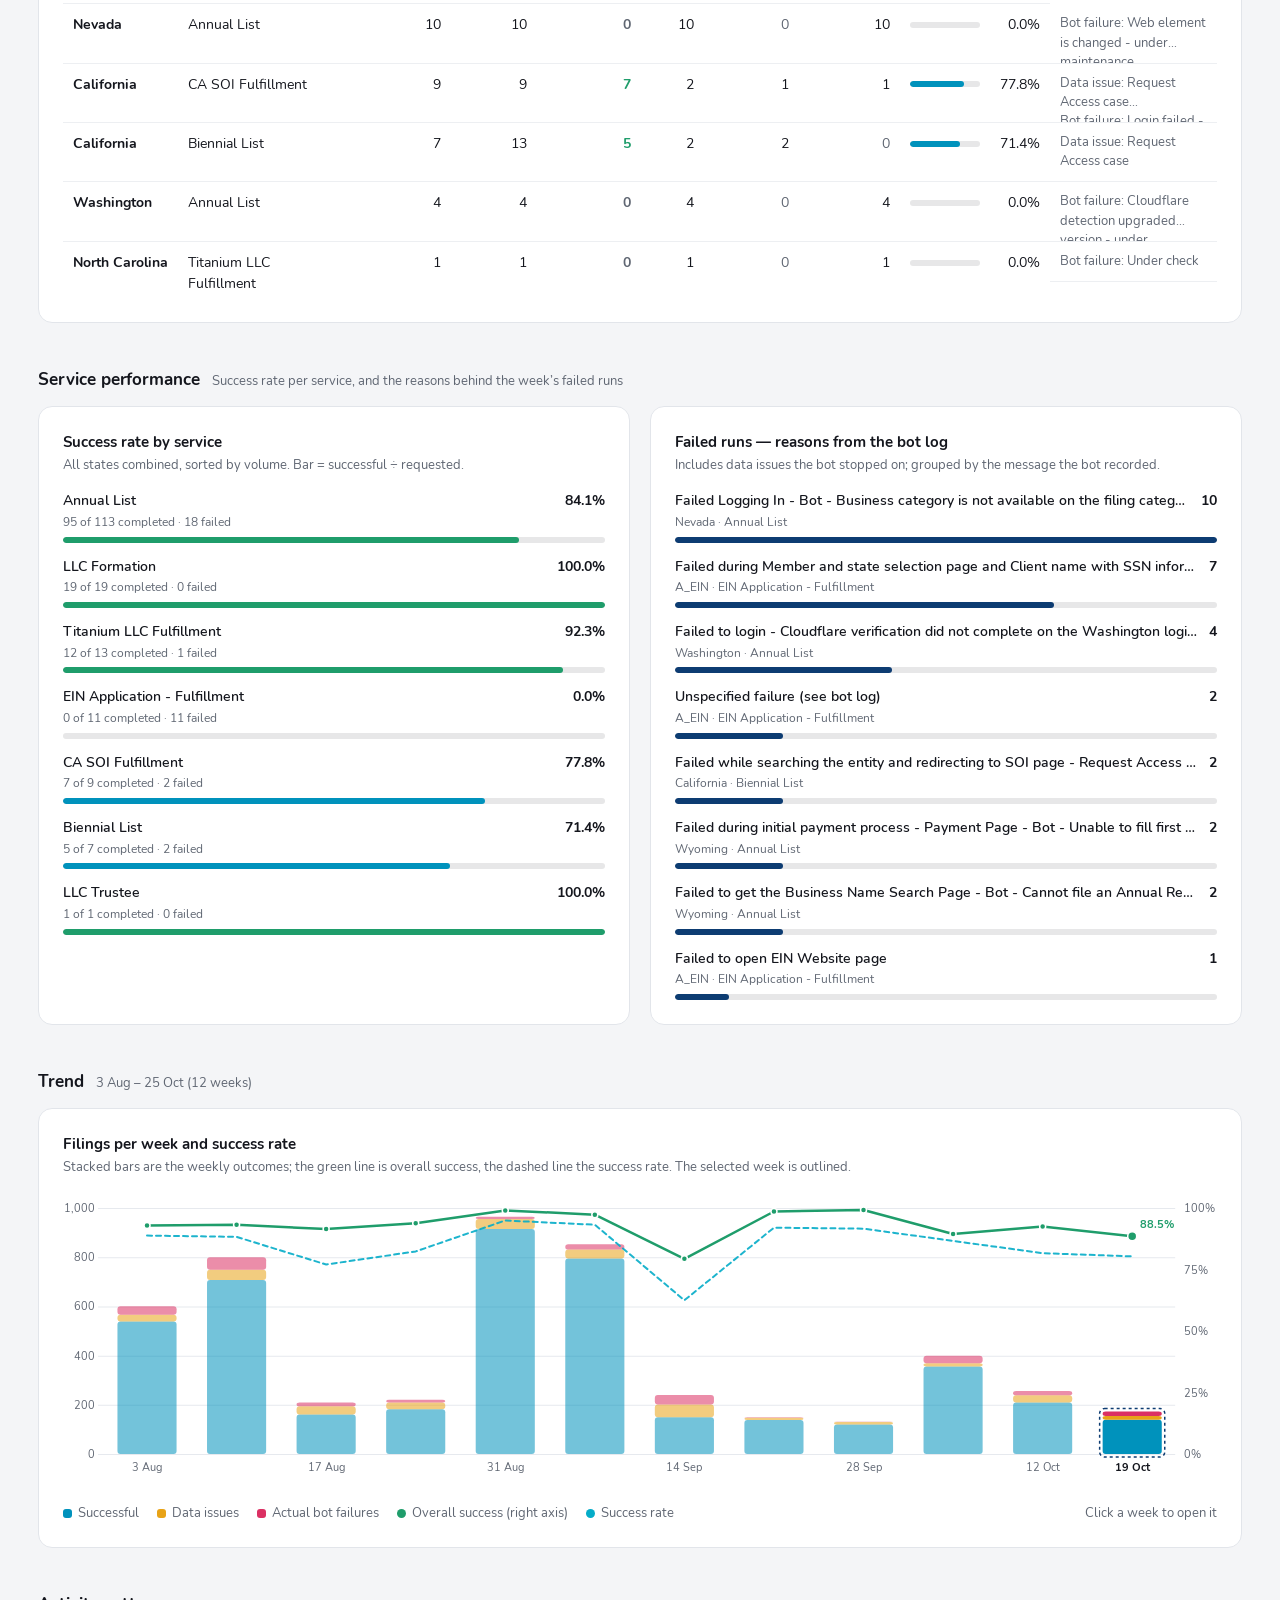
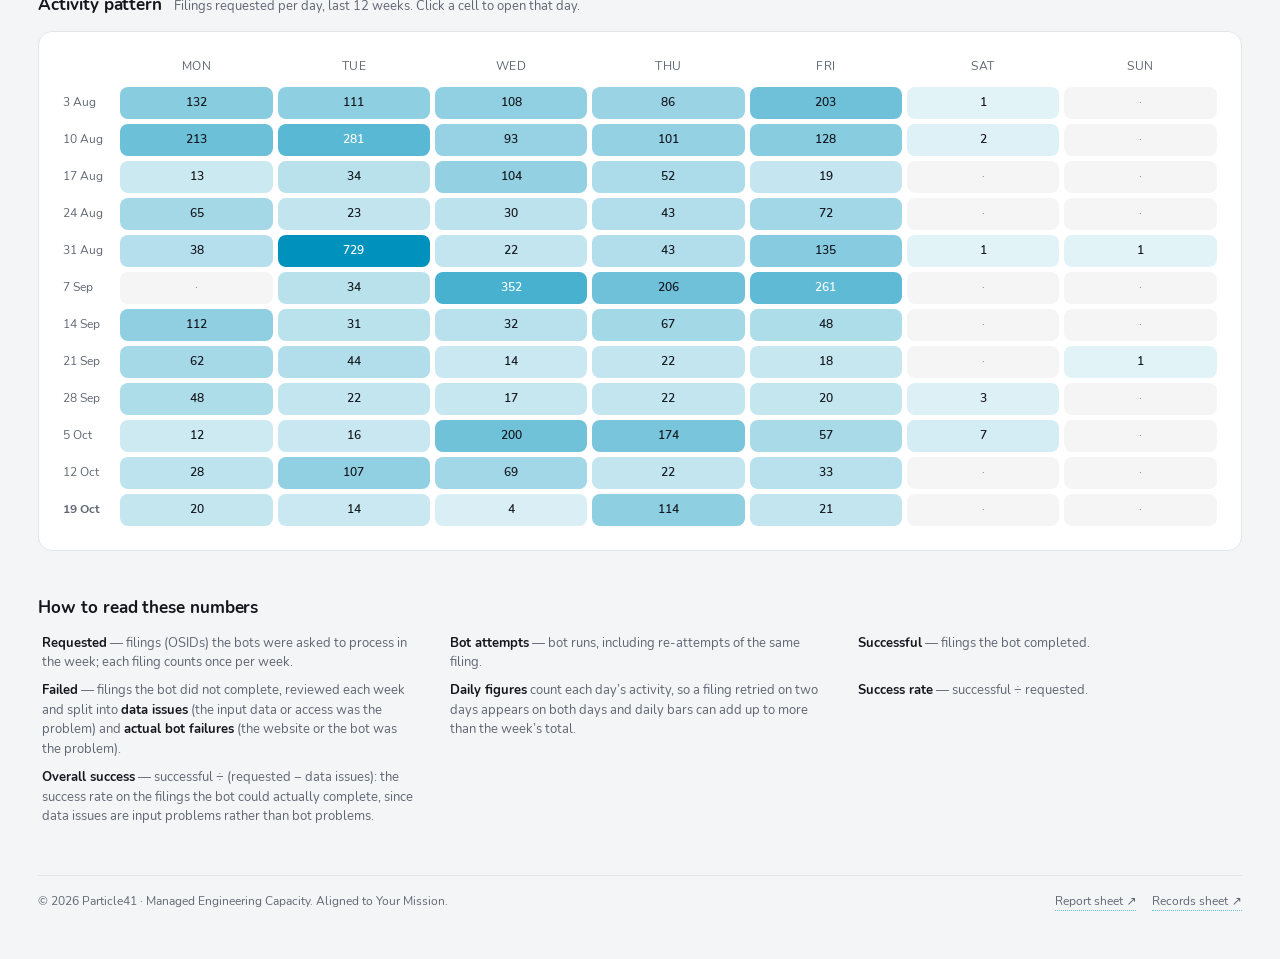
==== commit 636d57a4: "Overall success = successful ÷ (requested − data issues)" ====
--- a/index.html
+++ b/index.html
@@ -205,7 +205,7 @@
       </div>
       <div class="card reveal" id="outcome-card">
         <h3>Outcome</h3>
-        <p class="note">Completed filings, data issues (input or external) and actual bot failures. Overall success counts the first two.</p>
+        <p class="note">Completed filings, data issues (input or external) and actual bot failures. Overall success excludes data issues from the base.</p>
         <div class="donut-wrap">
           <div class="chart dash-skeleton" id="donut-chart" data-source="weeks"></div>
           <div class="donut-legend" id="donut-legend"></div>
@@ -305,7 +305,7 @@
       <div><b>Failed</b> — filings the bot did not complete, reviewed each week and split into <b>data issues</b> (the input data or access was the problem) and <b>actual bot failures</b> (the website or the bot was the problem).</div>
       <div><b>Daily figures</b> count each day’s activity, so a filing retried on two days appears on both days and daily bars can add up to more than the week’s total.</div>
       <div><b>Success rate</b> — successful ÷ requested.</div>
-      <div><b>Overall success</b> — (successful + data issues) ÷ requested: the share of filings the bot completed or correctly stopped because of an input problem.</div>
+      <div><b>Overall success</b> — successful ÷ (requested − data issues): the success rate on the filings the bot could actually complete, since data issues are input problems rather than bot problems.</div>
     </div>
   </section>
 
@@ -315,6 +315,6 @@
 </main>
 <script src="assets/d3.min.js?v=f2094bbf"></script>
 <script src="assets/site.js?v=da735b81"></script>
-<script src="assets/app.js?v=83f0c19e"></script>
+<script src="assets/app.js?v=73e6d11b"></script>
 </body>
 </html>
